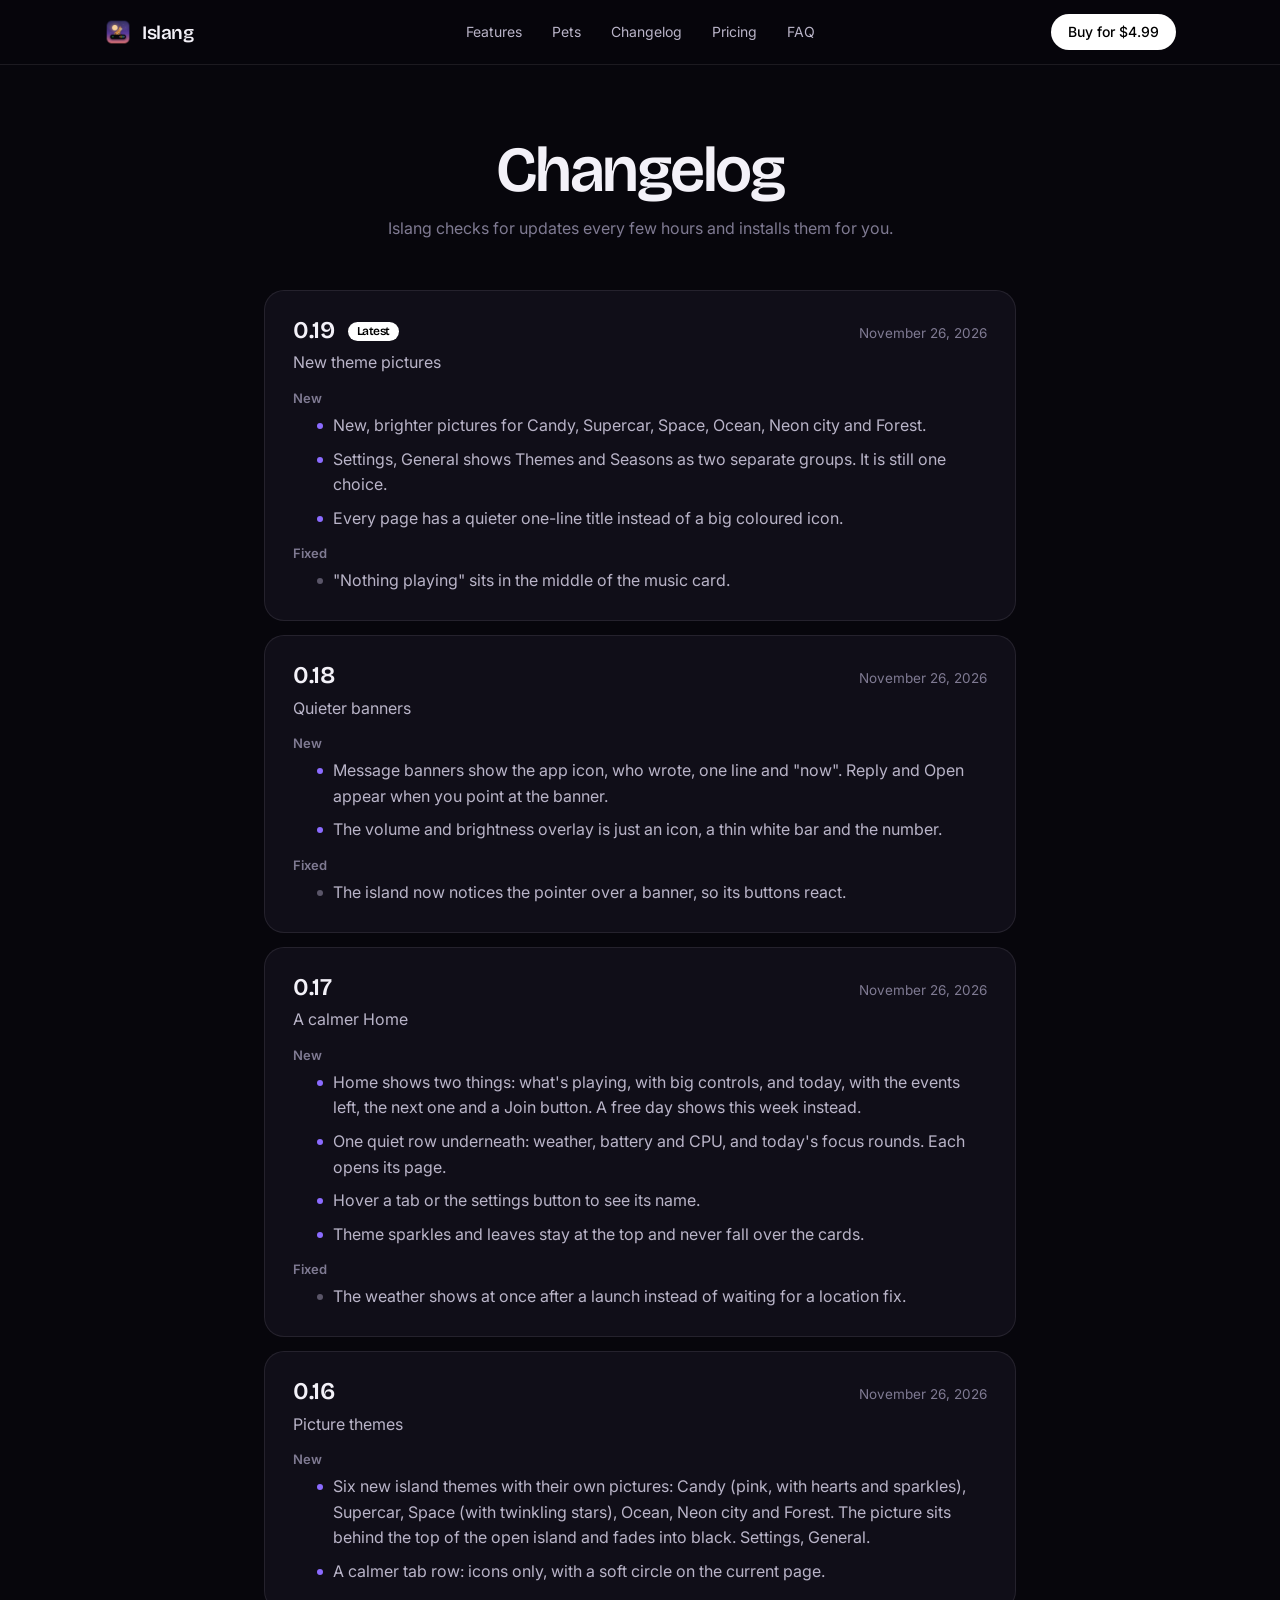
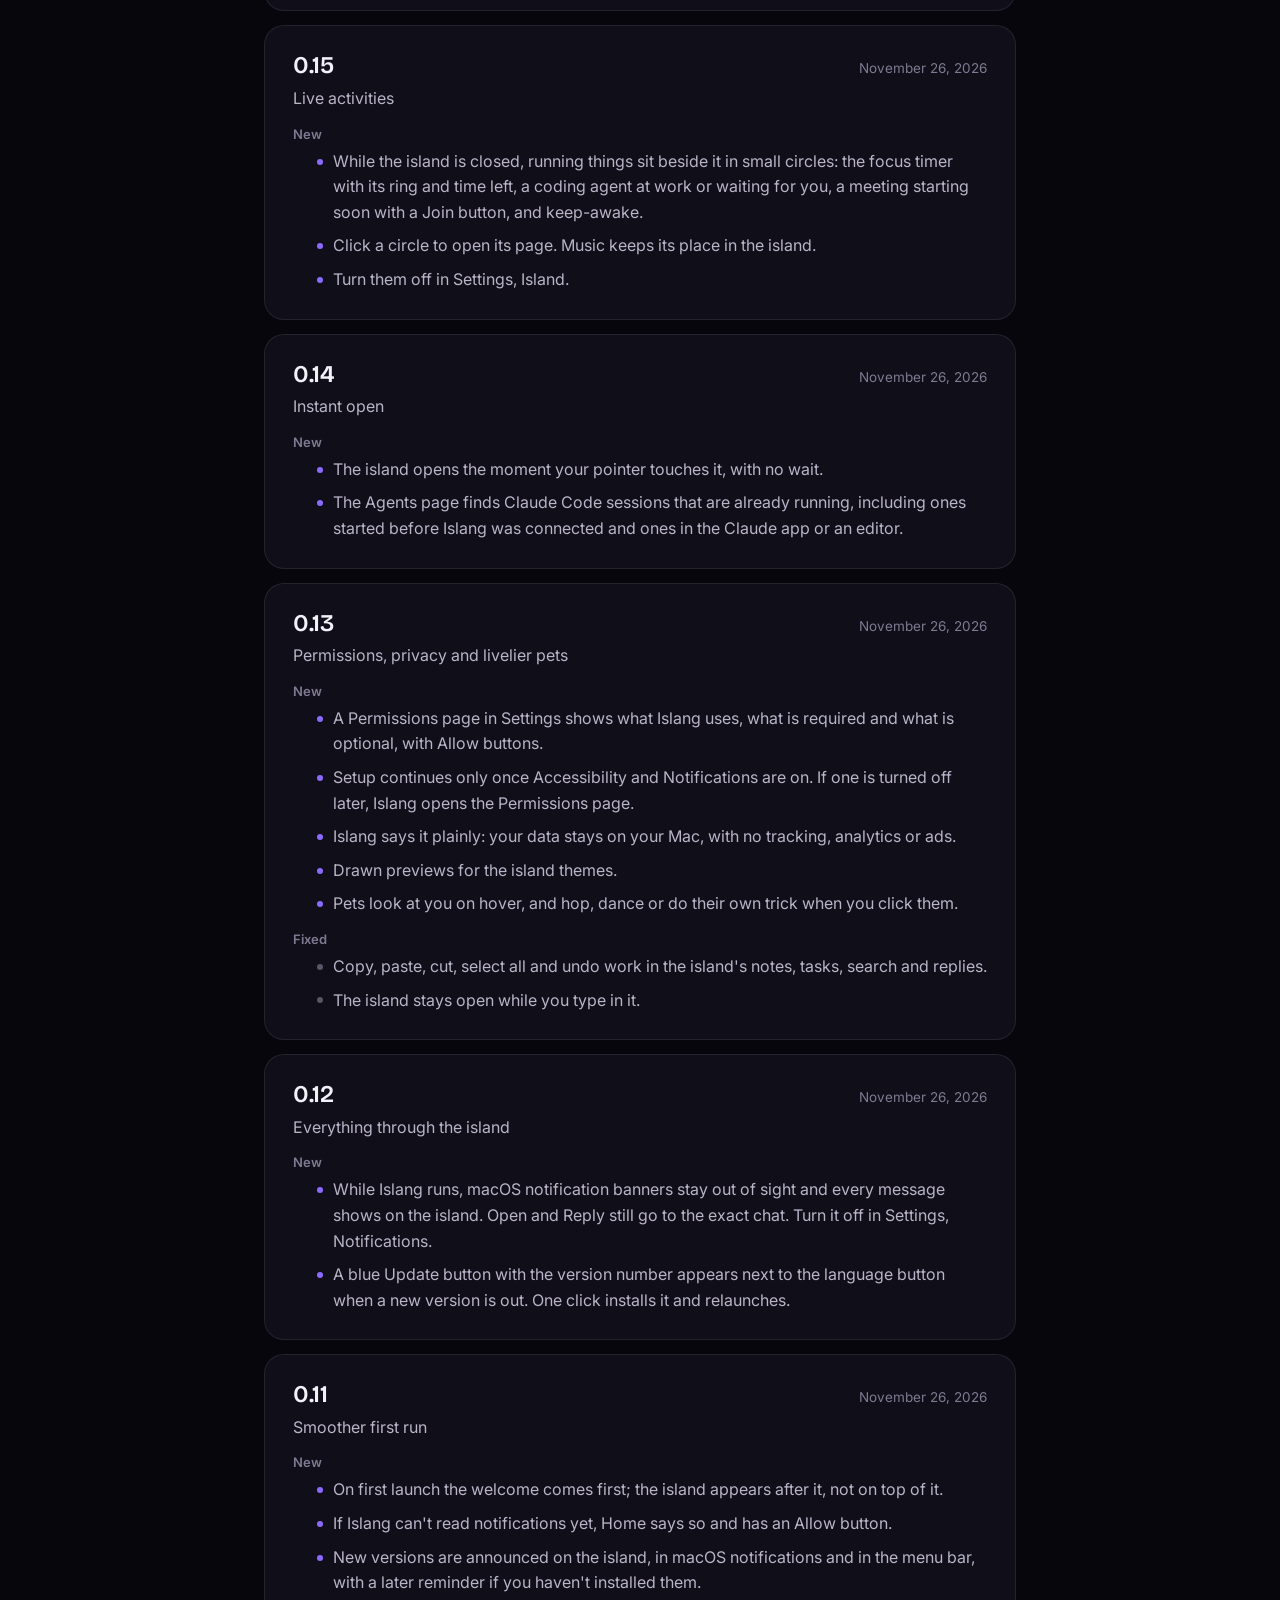
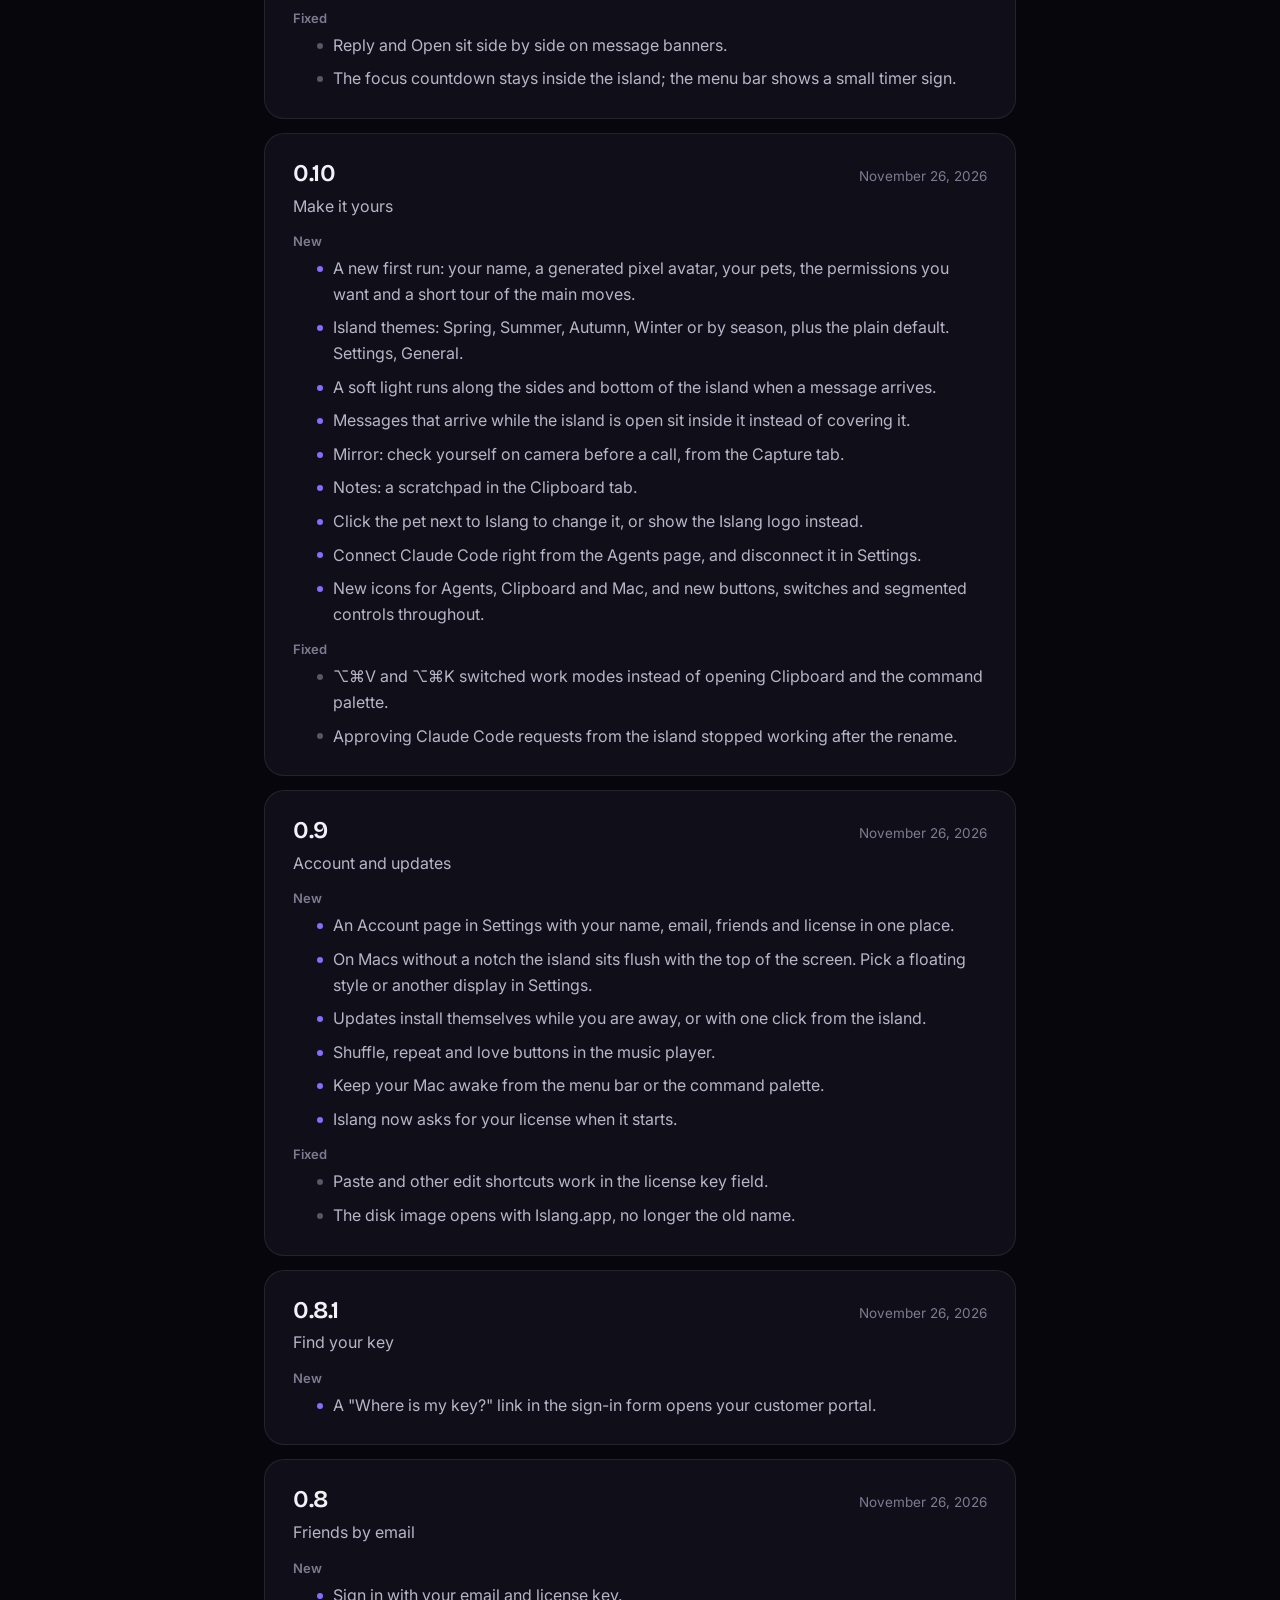
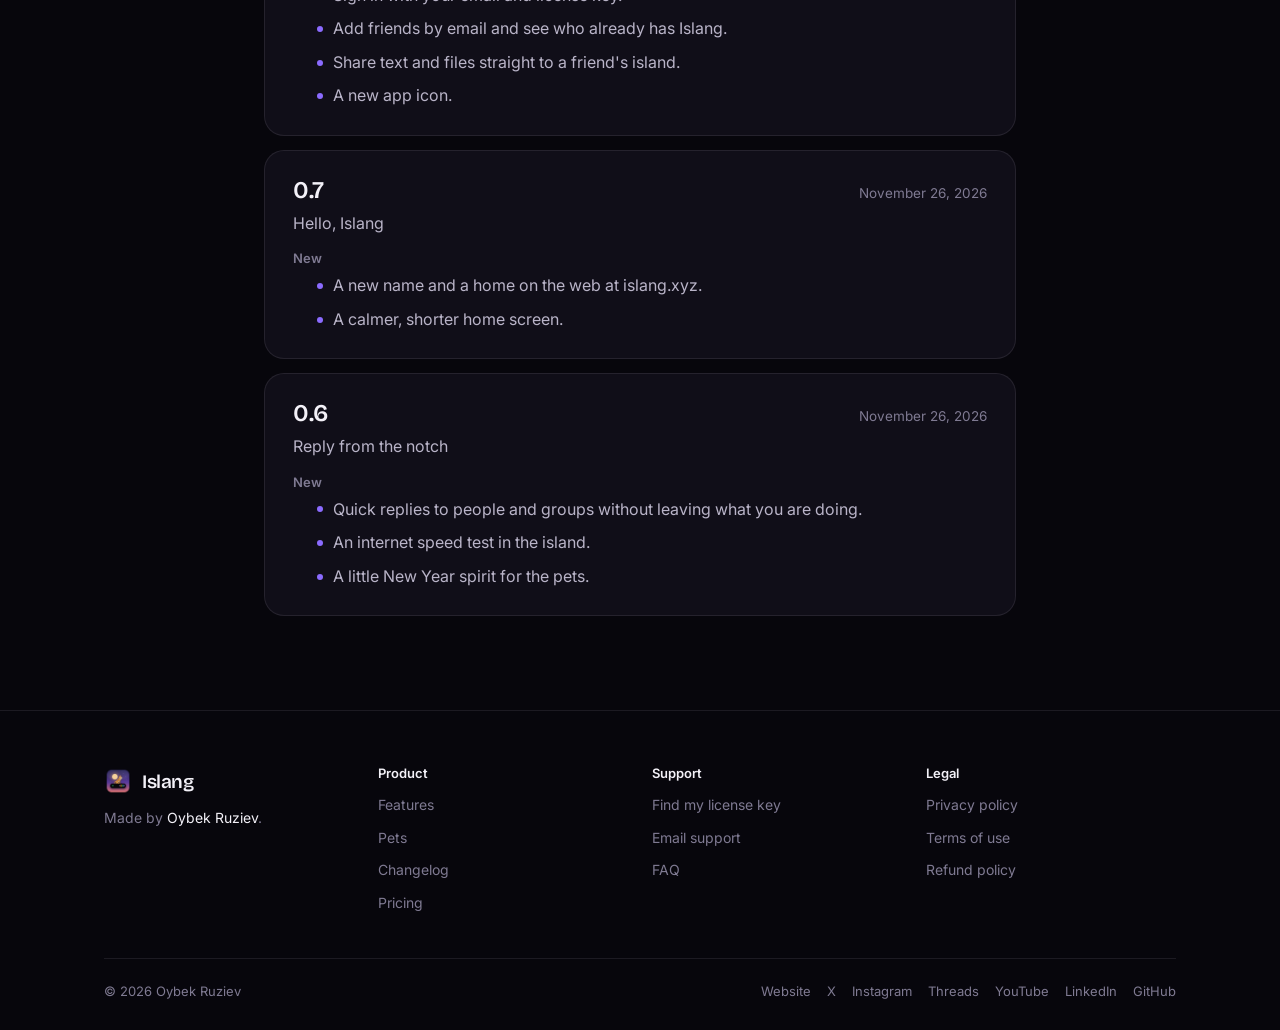
==== changelog/index.html @ cd7d7a5a "Cookie-free site stats for the admin panel Co-Authored-By: Claude Opus 5.5 <noreply@anthropic.com> C" ====
<!doctype html>
<html lang="en">
<head>
<meta charset="utf-8">
<meta name="viewport" content="width=device-width, initial-scale=1">
<title>Changelog — Islang</title>
<meta name="description" content="Every Islang release and what changed in it.">
<link rel="canonical" href="https://islang.xyz/changelog/">
<meta name="theme-color" content="#07060c">
<meta name="color-scheme" content="dark">
<link rel="icon" type="image/png" href="/icon.png">
<link rel="apple-touch-icon" href="/icon.png">
<meta property="og:type" content="website"><meta property="og:site_name" content="Islang">
<meta property="og:url" content="https://islang.xyz/changelog/"><meta property="og:title" content="Changelog — Islang">
<meta property="og:description" content="Every Islang release and what changed in it."><meta property="og:image" content="https://islang.xyz/img/og.jpg">
<meta name="twitter:card" content="summary_large_image"><meta name="twitter:image" content="https://islang.xyz/img/og.jpg">
<link rel="preconnect" href="https://fonts.googleapis.com">
<link rel="preconnect" href="https://fonts.gstatic.com" crossorigin>
<link href="https://fonts.googleapis.com/css2?family=Bricolage+Grotesque:opsz,wght@12..96,500;12..96,600&family=Inter:wght@400;500;600&display=swap" rel="stylesheet">
<link rel="stylesheet" href="/assets/site.css?v=1795695202">
</head>
<body>
<a class="skip" href="#main">Skip to content</a>
<header class="nav">
  <div class="wrap">
    <a class="brand" href="/"><img src="/icon.png" alt="" width="28" height="28">Islang</a>
    <nav class="links" aria-label="Main">
      <a href="/#features">Features</a>
      <a href="/#pets">Pets</a>
      <a href="/changelog/">Changelog</a>
      <a href="/#pricing">Pricing</a>
      <a href="/#faq">FAQ</a>
    </nav>
    <a class="btn primary sm" href="https://buy.polar.sh/polar_cl_jzejOnnoJKnUOzVvu8drq5IjTSCk9HWBKVAUm0XifPE">Buy for $4.99</a>
  </div>
</header>
<main id="main">
<article class="doc" style="max-width:800px"><h1>Changelog</h1><p class="meta">Islang checks for updates every few hours and installs them for you.</p><div class="log"><article class="ver" id="v0.19"><header><h3>0.19 <span class=tag>Latest</span></h3><time datetime="2026-11-26">November 26, 2026</time></header><p class="sum">New theme pictures</p><h4>New</h4><ul><li>New, brighter pictures for Candy, Supercar, Space, Ocean, Neon city and Forest.</li><li>Settings, General shows Themes and Seasons as two separate groups. It is still one choice.</li><li>Every page has a quieter one-line title instead of a big coloured icon.</li></ul><h4>Fixed</h4><ul><li class="fix">"Nothing playing" sits in the middle of the music card.</li></ul></article><article class="ver" id="v0.18"><header><h3>0.18</h3><time datetime="2026-11-26">November 26, 2026</time></header><p class="sum">Quieter banners</p><h4>New</h4><ul><li>Message banners show the app icon, who wrote, one line and "now". Reply and Open appear when you point at the banner.</li><li>The volume and brightness overlay is just an icon, a thin white bar and the number.</li></ul><h4>Fixed</h4><ul><li class="fix">The island now notices the pointer over a banner, so its buttons react.</li></ul></article><article class="ver" id="v0.17"><header><h3>0.17</h3><time datetime="2026-11-26">November 26, 2026</time></header><p class="sum">A calmer Home</p><h4>New</h4><ul><li>Home shows two things: what's playing, with big controls, and today, with the events left, the next one and a Join button. A free day shows this week instead.</li><li>One quiet row underneath: weather, battery and CPU, and today's focus rounds. Each opens its page.</li><li>Hover a tab or the settings button to see its name.</li><li>Theme sparkles and leaves stay at the top and never fall over the cards.</li></ul><h4>Fixed</h4><ul><li class="fix">The weather shows at once after a launch instead of waiting for a location fix.</li></ul></article><article class="ver" id="v0.16"><header><h3>0.16</h3><time datetime="2026-11-26">November 26, 2026</time></header><p class="sum">Picture themes</p><h4>New</h4><ul><li>Six new island themes with their own pictures: Candy (pink, with hearts and sparkles), Supercar, Space (with twinkling stars), Ocean, Neon city and Forest. The picture sits behind the top of the open island and fades into black. Settings, General.</li><li>A calmer tab row: icons only, with a soft circle on the current page.</li></ul></article><article class="ver" id="v0.15"><header><h3>0.15</h3><time datetime="2026-11-26">November 26, 2026</time></header><p class="sum">Live activities</p><h4>New</h4><ul><li>While the island is closed, running things sit beside it in small circles: the focus timer with its ring and time left, a coding agent at work or waiting for you, a meeting starting soon with a Join button, and keep-awake.</li><li>Click a circle to open its page. Music keeps its place in the island.</li><li>Turn them off in Settings, Island.</li></ul></article><article class="ver" id="v0.14"><header><h3>0.14</h3><time datetime="2026-11-26">November 26, 2026</time></header><p class="sum">Instant open</p><h4>New</h4><ul><li>The island opens the moment your pointer touches it, with no wait.</li><li>The Agents page finds Claude Code sessions that are already running, including ones started before Islang was connected and ones in the Claude app or an editor.</li></ul></article><article class="ver" id="v0.13"><header><h3>0.13</h3><time datetime="2026-11-26">November 26, 2026</time></header><p class="sum">Permissions, privacy and livelier pets</p><h4>New</h4><ul><li>A Permissions page in Settings shows what Islang uses, what is required and what is optional, with Allow buttons.</li><li>Setup continues only once Accessibility and Notifications are on. If one is turned off later, Islang opens the Permissions page.</li><li>Islang says it plainly: your data stays on your Mac, with no tracking, analytics or ads.</li><li>Drawn previews for the island themes.</li><li>Pets look at you on hover, and hop, dance or do their own trick when you click them.</li></ul><h4>Fixed</h4><ul><li class="fix">Copy, paste, cut, select all and undo work in the island's notes, tasks, search and replies.</li><li class="fix">The island stays open while you type in it.</li></ul></article><article class="ver" id="v0.12"><header><h3>0.12</h3><time datetime="2026-11-26">November 26, 2026</time></header><p class="sum">Everything through the island</p><h4>New</h4><ul><li>While Islang runs, macOS notification banners stay out of sight and every message shows on the island. Open and Reply still go to the exact chat. Turn it off in Settings, Notifications.</li><li>A blue Update button with the version number appears next to the language button when a new version is out. One click installs it and relaunches.</li></ul></article><article class="ver" id="v0.11"><header><h3>0.11</h3><time datetime="2026-11-26">November 26, 2026</time></header><p class="sum">Smoother first run</p><h4>New</h4><ul><li>On first launch the welcome comes first; the island appears after it, not on top of it.</li><li>If Islang can't read notifications yet, Home says so and has an Allow button.</li><li>New versions are announced on the island, in macOS notifications and in the menu bar, with a later reminder if you haven't installed them.</li></ul><h4>Fixed</h4><ul><li class="fix">Reply and Open sit side by side on message banners.</li><li class="fix">The focus countdown stays inside the island; the menu bar shows a small timer sign.</li></ul></article><article class="ver" id="v0.10"><header><h3>0.10</h3><time datetime="2026-11-26">November 26, 2026</time></header><p class="sum">Make it yours</p><h4>New</h4><ul><li>A new first run: your name, a generated pixel avatar, your pets, the permissions you want and a short tour of the main moves.</li><li>Island themes: Spring, Summer, Autumn, Winter or by season, plus the plain default. Settings, General.</li><li>A soft light runs along the sides and bottom of the island when a message arrives.</li><li>Messages that arrive while the island is open sit inside it instead of covering it.</li><li>Mirror: check yourself on camera before a call, from the Capture tab.</li><li>Notes: a scratchpad in the Clipboard tab.</li><li>Click the pet next to Islang to change it, or show the Islang logo instead.</li><li>Connect Claude Code right from the Agents page, and disconnect it in Settings.</li><li>New icons for Agents, Clipboard and Mac, and new buttons, switches and segmented controls throughout.</li></ul><h4>Fixed</h4><ul><li class="fix">⌥⌘V and ⌥⌘K switched work modes instead of opening Clipboard and the command palette.</li><li class="fix">Approving Claude Code requests from the island stopped working after the rename.</li></ul></article><article class="ver" id="v0.9"><header><h3>0.9</h3><time datetime="2026-11-26">November 26, 2026</time></header><p class="sum">Account and updates</p><h4>New</h4><ul><li>An Account page in Settings with your name, email, friends and license in one place.</li><li>On Macs without a notch the island sits flush with the top of the screen. Pick a floating style or another display in Settings.</li><li>Updates install themselves while you are away, or with one click from the island.</li><li>Shuffle, repeat and love buttons in the music player.</li><li>Keep your Mac awake from the menu bar or the command palette.</li><li>Islang now asks for your license when it starts.</li></ul><h4>Fixed</h4><ul><li class="fix">Paste and other edit shortcuts work in the license key field.</li><li class="fix">The disk image opens with Islang.app, no longer the old name.</li></ul></article><article class="ver" id="v0.8.1"><header><h3>0.8.1</h3><time datetime="2026-11-26">November 26, 2026</time></header><p class="sum">Find your key</p><h4>New</h4><ul><li>A "Where is my key?" link in the sign-in form opens your customer portal.</li></ul></article><article class="ver" id="v0.8"><header><h3>0.8</h3><time datetime="2026-11-26">November 26, 2026</time></header><p class="sum">Friends by email</p><h4>New</h4><ul><li>Sign in with your email and license key.</li><li>Add friends by email and see who already has Islang.</li><li>Share text and files straight to a friend's island.</li><li>A new app icon.</li></ul></article><article class="ver" id="v0.7"><header><h3>0.7</h3><time datetime="2026-11-26">November 26, 2026</time></header><p class="sum">Hello, Islang</p><h4>New</h4><ul><li>A new name and a home on the web at islang.xyz.</li><li>A calmer, shorter home screen.</li></ul></article><article class="ver" id="v0.6"><header><h3>0.6</h3><time datetime="2026-11-26">November 26, 2026</time></header><p class="sum">Reply from the notch</p><h4>New</h4><ul><li>Quick replies to people and groups without leaving what you are doing.</li><li>An internet speed test in the island.</li><li>A little New Year spirit for the pets.</li></ul></article></div></article>
</main>
<footer>
  <div class="wrap">
    <div><a class="brand" href="/"><img src="/icon.png" alt="" width="28" height="28">Islang</a><p class="muted" style="font-size:14px;margin-top:12px">Made by <a href="https://aidancreates.space" style="color:var(--text)">Oybek Ruziev</a>.</p></div>
    <div><h5>Product</h5><ul><li><a href="/#features">Features</a></li><li><a href="/#pets">Pets</a></li><li><a href="/changelog/">Changelog</a></li><li><a href="/#pricing">Pricing</a></li></ul></div>
    <div><h5>Support</h5><ul><li><a href="https://polar.sh/ruziev/portal">Find my license key</a></li><li><a href="mailto:r.oybek2001@gmail.com">Email support</a></li><li><a href="/#faq">FAQ</a></li></ul></div>
    <div><h5>Legal</h5><ul><li><a href="/privacy/">Privacy policy</a></li><li><a href="/terms/">Terms of use</a></li><li><a href="/refunds/">Refund policy</a></li></ul></div>
    <div class="base"><span>© 2026 Oybek Ruziev</span><span class="soc">
        <a href="https://aidancreates.space" aria-label="Website">Website</a>
        <a href="https://x.com/aidan_creates" aria-label="X">X</a>
        <a href="https://instagram.com/ruziev_oybek_" aria-label="Instagram">Instagram</a>
        <a href="https://threads.com/@ruziev_oybek_" aria-label="Threads">Threads</a>
        <a href="https://youtube.com/@aidancreatesspace" aria-label="YouTube">YouTube</a>
        <a href="https://linkedin.com/in/oybekruziev" aria-label="LinkedIn">LinkedIn</a>
        <a href="https://github.com/oybekruziev" aria-label="GitHub">GitHub</a>
      </span></div>
  </div>
</footer>
<script src="/assets/t.js" defer></script>
</body>
</html>
---- assets/site.css ----
/* Islang — site styles. Dark, symmetric, the notch is the hero. */
:root{
  --black:#000;            /* the notch itself */
  --night:#07060c;         /* page */
  --panel:#100e18;         /* raised surfaces, violet-tinted like dusk */
  --panel2:#17141f;
  --line:rgba(236,232,255,.09);
  --line2:rgba(236,232,255,.16);
  --text:#f3f1f8;
  --text2:#b9b4c8;
  --muted:#7f7a92;
  --violet:#8b6bff;
  --coral:#ff8d6e;
  --dusk:linear-gradient(120deg,#6a4cff 0%,#b05cd6 45%,#ff8d6e 100%);
  --r-s:12px; --r-m:20px; --r-l:28px;
  --display:"Bricolage Grotesque",ui-sans-serif,system-ui,sans-serif;
  --body:Inter,ui-sans-serif,-apple-system,system-ui,sans-serif;
}
*{box-sizing:border-box;margin:0;padding:0}
html{-webkit-text-size-adjust:100%}
body{background:var(--night);color:var(--text);font:16px/1.6 var(--body);-webkit-font-smoothing:antialiased;text-rendering:optimizeLegibility}
a{color:inherit;text-decoration:none}
img{display:block;max-width:100%;height:auto}
.px{image-rendering:pixelated}
:focus-visible{outline:2px solid var(--violet);outline-offset:3px;border-radius:8px}
.wrap{max-width:1120px;margin:0 auto;padding:0 24px}
.center{text-align:center}
.skip{position:absolute;left:-999px;top:8px;background:#fff;color:#000;padding:8px 12px;border-radius:8px;z-index:100}
.skip:focus{left:8px}

/* type */
h1,h2,h3,h4{font-family:var(--display);font-weight:600;letter-spacing:-.035em;line-height:1.02}
h1{font-size:clamp(44px,7.2vw,88px)}
h2{font-size:clamp(32px,4.4vw,52px)}
h3{font-size:22px;letter-spacing:-.02em;line-height:1.15}
.lead{font-size:18px;color:var(--text2);max-width:560px;margin:18px auto 0}
.muted{color:var(--muted)}

/* buttons */
.btn{display:inline-flex;align-items:center;justify-content:center;gap:8px;height:46px;padding:0 22px;border-radius:999px;font:500 15px/1 var(--body);border:1px solid transparent;transition:background .2s,border-color .2s,transform .12s;white-space:nowrap;cursor:pointer}
.btn:active{transform:scale(.97)}
.btn.primary{background:#fff;color:#000}
.btn.primary:hover{background:#e9e6f3}
.btn.ghost{background:rgba(255,255,255,.06);border-color:var(--line2);color:var(--text)}
.btn.ghost:hover{background:rgba(255,255,255,.11)}
.btn.sm{height:36px;padding:0 16px;font-size:14px}
.btn svg{width:16px;height:16px}
.row{display:flex;gap:10px;justify-content:center;flex-wrap:wrap}

/* nav */
.nav{position:sticky;top:0;z-index:50;background:rgba(7,6,12,.72);backdrop-filter:blur(12px);-webkit-backdrop-filter:blur(12px);border-bottom:1px solid var(--line)}
.nav .wrap{display:grid;grid-template-columns:1fr auto 1fr;align-items:center;height:64px}
.brand{display:flex;align-items:center;gap:10px;font:600 19px/1 var(--display);letter-spacing:-.02em}
.brand img{width:28px;height:28px}
.links{display:flex;gap:30px;font-size:14px;color:var(--text2)}
.links a:hover,.links a[aria-current]{color:var(--text)}
.nav .btn{justify-self:end}

/* sections */
section{padding:96px 0}
.head{max-width:640px;margin:0 auto 48px;text-align:center}
.head p{color:var(--text2);margin-top:14px;font-size:17px}

/* ---------- hero ---------- */
.hero{padding:64px 0 40px;text-align:center;position:relative;overflow:hidden}
.hero::before{content:"";position:absolute;inset:0;pointer-events:none;
  background-image:radial-gradient(circle,rgba(236,232,255,.13) 1px,transparent 1.3px);background-size:22px 22px;
  -webkit-mask:radial-gradient(70% 55% at 50% 30%,#000 30%,transparent 80%);mask:radial-gradient(70% 55% at 50% 30%,#000 30%,transparent 80%)}
.hero>.wrap{position:relative}
.news{display:inline-flex;align-items:center;gap:10px;padding:5px 14px 5px 5px;border-radius:999px;background:rgba(255,255,255,.05);border:1px solid var(--line2);font-size:13.5px;color:var(--text2);margin-bottom:26px;transition:background .2s}
.news:hover{background:rgba(255,255,255,.09);color:var(--text)}
.news span{background:var(--dusk);color:#fff;font-weight:600;font-size:12px;border-radius:999px;padding:3px 10px}
.hero h1 em{font-style:normal;background:linear-gradient(90deg,#b49bff 0%,#ff7eb3 45%,#ffb07a 100%);-webkit-background-clip:text;background-clip:text;color:transparent}
.btn .apl{width:14px;height:16px;margin-top:-2px}
.mac{position:relative;max-width:1080px;margin:60px auto 0;isolation:isolate}
.horizon{position:absolute;left:50%;top:58%;width:175%;aspect-ratio:2.3/1;transform:translateX(-50%);border-radius:50%;z-index:-1;pointer-events:none;background:var(--night)}
.horizon::before,.horizon::after{content:"";position:absolute;inset:0;border-radius:50%;padding:1.5px;
  background:linear-gradient(90deg,transparent 4%,#ff8d4a 22%,#ff6b9a 40%,#9b7bff 60%,#4fa8ff 78%,transparent 96%);
  -webkit-mask:linear-gradient(#000 0 0) content-box,linear-gradient(#000 0 0);-webkit-mask-composite:xor;mask-composite:exclude}
.horizon::after{padding:6px;filter:blur(18px);opacity:1}
.mac::after{content:"";position:absolute;left:-2%;right:-2%;bottom:-2px;height:22%;pointer-events:none;
  background:linear-gradient(180deg,transparent,rgba(7,6,12,.7) 55%,var(--night))}
.hero .row{margin-top:30px}
.hero .fine{margin-top:16px;font-size:13.5px;color:var(--muted)}

.stage{position:relative;margin:0 auto;max-width:1060px;aspect-ratio:16/9;border-radius:22px;overflow:hidden;
  background:#120c22 url(../img/dusk.jpg) center/cover;
  box-shadow:0 0 0 10px #0b0b0d,0 0 0 11px rgba(255,255,255,.16),0 40px 120px -30px rgba(0,0,0,.8)}
.stage::after{content:"";position:absolute;inset:0;background:linear-gradient(180deg,rgba(7,6,12,.25),rgba(7,6,12,.05) 40%,rgba(7,6,12,.4));pointer-events:none}
.menubar{position:absolute;top:0;left:0;right:0;height:30px;display:flex;justify-content:space-between;align-items:center;padding:0 18px;font-size:12px;color:rgba(255,255,255,.85);z-index:1}
.menubar span{display:flex;gap:16px}
/* the island, drawn after the real one */
.menubar{background:rgba(10,8,18,.45);backdrop-filter:blur(20px);-webkit-backdrop-filter:blur(20px);height:30px;font-size:12.5px;font-weight:500}
.menubar span{align-items:center}.menubar b{font-weight:700}
.nisl{position:absolute;top:0;left:50%;transform:translateX(-50%);z-index:3;background:#000;color:#fff;cursor:pointer;
  width:260px;height:30px;border-radius:0 0 12px 12px;
  transition:width .55s cubic-bezier(.32,1.25,.42,1),height .55s cubic-bezier(.32,1.25,.42,1),border-radius .45s}
.nisl[data-state="peek"]{width:420px;height:84px;border-radius:0 0 22px 22px}
.nisl[data-state="big"]{width:62%;height:auto;aspect-ratio:1536/1196;border-radius:0 0 32px 32px}
.nisl .bar{position:absolute;top:0;left:0;right:0;height:30px;display:flex;align-items:center;justify-content:space-between;padding:0 16px 0 18px;transition:opacity .2s}
.nisl[data-state="big"] .bar{opacity:0}
.wpet{height:22px;width:auto;margin-top:1px}
.rs{display:flex;align-items:center;justify-content:center;min-width:26px}
.rs .dot{width:7px;height:7px;border-radius:50%;background:#30d158;opacity:.85}
.rs .mbars,.rs .cnt{display:none}
.nisl[data-act="music"] .rs .dot,.nisl[data-act="agent"] .rs .dot{display:none}
.nisl[data-act="music"] .rs .mbars{display:flex}
.nisl[data-act="agent"] .rs .cnt{display:flex}
.cnt{align-items:center;gap:5px;font-weight:700;font-size:12.5px}.cnt i{width:7px;height:7px;border-radius:50%;background:#0a84ff}
.mbars{gap:2px;align-items:center;height:14px}
.mbars i{width:2.5px;border-radius:2px;background:#ff375f;animation:eq .9s ease-in-out infinite}
.mbars i:nth-child(2){animation-delay:.15s;background:#ff6b8a}.mbars i:nth-child(3){animation-delay:.3s}.mbars i:nth-child(4){animation-delay:.45s;background:#ff6b8a}.mbars i:nth-child(5){animation-delay:.6s}
.mbars.big{display:flex;height:22px;gap:3px;margin-left:auto}.mbars.big i{width:3px}
@keyframes eq{0%,100%{height:25%}50%{height:100%}}
.irow{position:absolute;left:0;right:0;top:30px;height:54px;display:flex;align-items:center;gap:11px;padding:0 18px 4px;margin:0;opacity:0;transform:scale(.96);filter:blur(6px);transition:opacity .2s,transform .3s,filter .3s;pointer-events:none}
.irow.on{opacity:1;transform:none;filter:none;transition-delay:.15s}
.appic{width:30px;height:30px;border-radius:8px;flex:none;display:grid;place-items:center}
.appic svg{width:18px;height:18px}
.appic.msg{background:linear-gradient(#5ee36f,#28c043)}
.appic.art{background:linear-gradient(135deg,#ffb07a,#7a4fd6);border-radius:7px}
.appic.ag{background:#bf5af2}
.tx{display:flex;flex-direction:column;line-height:1.25;min-width:0;text-align:left}
.tx b{font-size:13px;font-weight:600;white-space:nowrap}
.tx small{font-size:11.5px;color:#a19cae;white-space:nowrap}
.tx.wide{flex:1;gap:6px}
.lvl{height:6px;border-radius:6px;background:#2a2930;overflow:hidden}
.lvl b{display:block;height:100%;width:62%;background:#0a84ff;border-radius:6px;box-shadow:0 0 10px #0a84ff;transition:width .09s}
.spk{width:22px;height:22px;flex:none}
.num{font:600 14px/1 var(--body);color:#d8d4e2;font-variant-numeric:tabular-nums;width:26px;text-align:right}
.open{margin-left:auto;background:#2c2c30;color:#e6e3ee;font-size:12px;font-weight:600;border-radius:999px;padding:6px 13px}
.allow{margin-left:auto;background:#fff;color:#000;font-size:12px;font-weight:600;border-radius:8px;padding:6px 11px}
.deny{background:rgba(255,69,58,.16);color:#ff6961;border:1px solid rgba(255,69,58,.3);font-size:12px;font-weight:600;border-radius:8px;padding:5px 10px}
.nisl .full{position:absolute;inset:0;opacity:0;transition:opacity .3s;border-radius:inherit;overflow:hidden}
.nisl .full img{width:100%;height:100%;object-fit:cover;object-position:top}
.nisl[data-state="big"] .full{opacity:1;transition-delay:.2s}
/* the light that runs around the island when something arrives: sides and bottom only */
@property --g{syntax:"<angle>";inherits:true;initial-value:0deg}
.glow{position:absolute;inset:-2px;border-radius:inherit;pointer-events:none;opacity:0;
  -webkit-mask:linear-gradient(transparent 12%,#000 58%);mask:linear-gradient(transparent 12%,#000 58%)}
.glow::before,.glow::after{content:"";position:absolute;inset:0;border-radius:inherit;padding:2px;
  background:conic-gradient(from var(--g),#30d158,#ff5fa2,#7c5cff,#4fd1ff,#30d158);
  -webkit-mask:linear-gradient(#000 0 0) content-box,linear-gradient(#000 0 0);-webkit-mask-composite:xor;mask-composite:exclude}
.glow::after{filter:blur(9px);padding:5px;opacity:.9}
.nisl.glowing .glow{animation:glowrun 2.6s ease-out forwards}
@keyframes glowrun{0%{opacity:0;--g:0deg}12%{opacity:1}75%{opacity:1}100%{opacity:0;--g:420deg}}
/* pets on the screen edge */
.walker{position:absolute;bottom:0;height:17%;z-index:2}
.walker.a{left:0;animation:walk 26s linear infinite;will-change:transform}
.walker.b{right:9%}
@keyframes walk{from{transform:translateX(-140px)}to{transform:translateX(1120px)}}
/* demo switcher */
.demo{position:relative;z-index:2;display:inline-flex;gap:4px;margin:-6px auto 0;padding:5px;border-radius:999px;background:rgba(16,14,24,.8);backdrop-filter:blur(10px);border:1px solid var(--line2)}
.demo button{appearance:none;border:0;background:none;color:var(--text2);font:500 14px/1 var(--body);padding:10px 16px;border-radius:999px;cursor:pointer;display:inline-flex;gap:7px;align-items:center}
.demo button:hover{color:var(--text)}
.demo button[aria-pressed="true"]{background:#fff;color:#000}
.demo svg{width:15px;height:15px}
.hint{margin-top:12px;font-size:13px;color:var(--muted)}

/* ---------- bento (equal grid) ---------- */
.grid3{display:grid;grid-template-columns:repeat(3,1fr);gap:16px}
.card{background:var(--panel);border:1px solid var(--line);border-radius:var(--r-l);padding:28px;display:flex;flex-direction:column;align-items:center;text-align:center;gap:10px;min-height:360px}
.card p{color:var(--text2);font-size:15px;max-width:300px}
.card .viz{flex:1;width:100%;display:grid;place-items:center;margin-top:12px}
.mini{width:100%;max-width:290px;background:var(--black);border-radius:20px;padding:14px;display:flex;align-items:center;gap:10px;box-shadow:0 20px 50px -20px rgba(0,0,0,.8),inset 0 0 0 1px rgba(255,255,255,.06)}
.mini.col{flex-direction:column;align-items:stretch}
.cal{display:grid;grid-template-columns:repeat(7,1fr);gap:4px;font-size:11px;color:#a7a2b6;text-align:center}
.cal b{color:#fff;font-weight:500}
.cal .today{background:#ff5a5f;color:#fff;border-radius:50%}
.evt{display:flex;align-items:center;gap:8px;font-size:12.5px;text-align:left;padding:6px 8px;border-radius:10px;background:#16131e}
.evt i{width:3px;height:22px;border-radius:2px;background:var(--violet)}
.join{margin-left:auto;background:#30d158;color:#000;border-radius:999px;padding:4px 10px;font-weight:600;font-size:11.5px}
.clip{display:flex;align-items:center;gap:8px;font-size:12.5px;padding:7px 8px;border-radius:10px;background:#16131e;text-align:left}
.clip .ic{width:24px;height:24px;border-radius:7px;background:rgba(139,107,255,.25);display:grid;place-items:center;font-size:11px}
.hud{display:flex;align-items:center;gap:10px;width:100%}
.hud svg{width:18px;height:18px;flex:none}

/* wide showcase */
.frame{max-width:920px;margin:0 auto;border-radius:22px;padding:12px 12px 0;background:linear-gradient(180deg,#1a1724,#0d0b13);border:1px solid var(--line);overflow:hidden;
  box-shadow:0 50px 120px -50px rgba(139,107,255,.5)}
.frame img{border-radius:14px 14px 0 0;width:100%}

/* pets */
.pets{display:grid;grid-template-columns:repeat(6,1fr);gap:12px}
.pet{background:var(--panel);border:1px solid var(--line);border-radius:var(--r-m);padding:18px 8px 16px;text-align:center}
.pet img{width:100%;height:96px!important;object-fit:contain;object-position:center bottom;padding:0 6px}
.pet b{display:block;font:600 17px/1.2 var(--display);margin-top:4px}
.pet small{color:var(--muted);font-size:12.5px}

/* apps */
.apps{display:flex;flex-wrap:wrap;gap:10px;justify-content:center;max-width:760px;margin:0 auto}
.apps span{display:inline-flex;align-items:center;gap:9px;padding:10px 16px;border-radius:999px;background:var(--panel);border:1px solid var(--line);font-size:14.5px}
.apps i{width:9px;height:9px;border-radius:50%}

/* changelog */
.log{max-width:760px;margin:0 auto}
.ver{border:1px solid var(--line);background:var(--panel);border-radius:var(--r-m);padding:26px 28px;margin-bottom:14px;text-align:left}
.ver header{display:flex;align-items:baseline;justify-content:space-between;gap:16px;margin-bottom:6px}
.ver h3{font-size:24px}
.ver time{color:var(--muted);font-size:13.5px}
.ver p.sum{color:var(--text2);margin-bottom:12px}
.ver h4{font:600 13px/1 var(--body);letter-spacing:0;color:var(--muted);margin:16px 0 8px}
.ver ul{list-style:none;display:grid;gap:7px}
.ver li{position:relative;padding-left:20px;color:var(--text2);font-size:15px}
.ver li::before{content:"";position:absolute;left:4px;top:.62em;width:6px;height:6px;border-radius:50%;background:var(--violet)}
.ver li.fix::before{background:#5a5568}
.tag{display:inline-block;font-size:12px;font-weight:600;color:#000;background:#fff;border-radius:999px;padding:3px 9px;margin-left:8px;vertical-align:middle}

/* pricing */
.price{max-width:560px;margin:0 auto;text-align:center;background:var(--panel);border:1px solid var(--line2);border-radius:32px;padding:44px 40px;position:relative;overflow:hidden}
.price::before{content:"";position:absolute;left:50%;top:-180px;width:520px;height:300px;transform:translateX(-50%);background:var(--dusk);filter:blur(90px);opacity:.18;pointer-events:none}
.price>*{position:relative}
.amount{font:600 88px/1 var(--display);letter-spacing:-.05em;margin:12px 0 4px}
.price ul{list-style:none;display:grid;grid-template-columns:1fr 1fr;gap:10px 18px;text-align:left;margin:26px auto 30px;max-width:420px;font-size:14.5px;color:var(--text2)}
.price li{display:flex;gap:9px;align-items:flex-start}
.price li svg{width:16px;height:16px;flex:none;margin-top:3px;color:#7ee2a8}
.secure{margin-top:16px;font-size:13px;color:var(--muted)}

/* faq */
.faq{max-width:760px;margin:0 auto}
details{border-bottom:1px solid var(--line);padding:20px 4px}
summary{cursor:pointer;list-style:none;font-weight:500;font-size:16.5px;display:flex;justify-content:space-between;gap:16px;text-align:left}
summary::-webkit-details-marker{display:none}
summary::after{content:"";width:12px;height:12px;flex:none;margin-top:6px;border-right:2px solid var(--muted);border-bottom:2px solid var(--muted);transform:rotate(45deg);transition:transform .2s}
details[open] summary::after{transform:rotate(-135deg);margin-top:10px}
details p{color:var(--text2);margin-top:10px;font-size:15px;text-align:left}

/* final cta */
.final{position:relative;border-radius:36px;overflow:hidden;padding:120px 24px 150px;text-align:center;border:1px solid var(--line2);background:#0b0814}
.final>.bg{position:absolute;inset:0;width:100%;height:100%;object-fit:cover;opacity:.5;transform:scale(1.04)}
.final::after{content:"";position:absolute;inset:0;background:radial-gradient(70% 70% at 50% 45%,rgba(7,6,12,.15),rgba(7,6,12,.9) 80%);pointer-events:none}
.final>*:not(.bg){position:relative;z-index:1}
.fin-isl{position:absolute!important;top:0;left:50%;transform:translateX(-50%);display:flex;align-items:center;gap:12px;width:360px;max-width:86%;height:60px;padding:0 18px;background:#000;border-radius:0 0 22px 22px;box-shadow:0 20px 50px rgba(0,0,0,.5)}
.fin-isl img{height:26px}
.fin-icon{margin:0 auto 26px;width:96px;height:96px;filter:drop-shadow(0 18px 40px rgba(124,92,255,.55))}
.final h2{font-size:clamp(40px,6vw,72px)}
.final .lead{max-width:480px}
.fin-cta{display:flex;gap:12px;justify-content:center;align-items:center;margin:34px auto 0;max-width:520px}
.fin-cta .buywrap{flex:1.3}
.btn.big{height:54px;padding:0 24px;font-size:16px;flex:1}
.fin-fine{margin-top:16px;font-size:13.5px;color:var(--text2)}
.fin-pets{position:absolute!important;left:0;right:0;bottom:0;display:flex;justify-content:center;align-items:flex-end;gap:5%;pointer-events:none}
.fin-pets img{height:56px;width:auto;margin-bottom:6px}
.fin-pets img:last-child{height:84px}
@media (max-width:600px){.fin-cta{flex-direction:column;align-items:stretch}.fin-cta>*{flex:none!important}.final{padding:110px 20px 120px}.fin-pets img{height:34px}.fin-pets img:last-child{height:52px}}

/* legal pages */
.doc{max-width:720px;margin:0 auto;padding:72px 24px 40px}
.doc h1{font-size:clamp(40px,6vw,64px);text-align:center}
.doc .meta{text-align:center;color:var(--muted);margin:14px 0 48px}
.doc h2{font-size:24px;margin:40px 0 12px}
.doc p,.doc li{color:var(--text2);font-size:16px}
.doc p+p{margin-top:12px}
.doc ul{padding-left:20px;display:grid;gap:8px;margin-top:8px}
.doc a{text-decoration:underline;text-underline-offset:3px}

/* footer */
footer{border-top:1px solid var(--line);margin-top:40px}
footer .wrap{display:grid;grid-template-columns:repeat(4,1fr);gap:24px;padding:56px 24px 28px}
footer h5{font:600 13px/1 var(--body);color:var(--text);margin-bottom:14px}
footer ul{list-style:none;display:grid;gap:10px;font-size:14px;color:var(--muted)}
footer a:hover{color:var(--text)}
footer .base{grid-column:1/-1;display:flex;justify-content:space-between;flex-wrap:wrap;gap:12px;border-top:1px solid var(--line);padding-top:22px;margin-top:20px;font-size:13px;color:var(--muted)}

@media (max-width:920px){
  .links{display:none}
  .nav .wrap{grid-template-columns:1fr auto}
  .grid3{grid-template-columns:1fr 1fr}
  .pets{grid-template-columns:repeat(3,1fr)}
  .stage{aspect-ratio:4/3}
  .nisl[data-state="big"]{width:88%}
  footer .wrap{grid-template-columns:1fr 1fr}
}
@media (max-width:600px){
  .card{min-height:0}
  section{padding:72px 0}
  .grid3{grid-template-columns:1fr}
  .pets{grid-template-columns:repeat(2,1fr)}
  .stage{aspect-ratio:3/4}
  .nisl[data-state="peek"]{width:94%}
  .demo{flex-wrap:wrap;justify-content:center;border-radius:22px}
  .price ul{grid-template-columns:1fr}
  .price{padding:36px 22px}
  .menubar span:last-child{display:none}
}
@media (prefers-reduced-motion:reduce){*,*::before,*::after{animation:none!important;transition:none!important}}

footer .soc{display:flex;flex-wrap:wrap;gap:16px}
footer .soc a:hover{color:var(--text)}

/* pricing: the deal */
.deal{position:relative;max-width:920px;margin:40px auto 0;display:grid;grid-template-columns:5fr 7fr;border-radius:32px;background:var(--panel);border:1px solid var(--line2);box-shadow:0 60px 120px -60px rgba(139,107,255,.55)}
.deal-l{padding:44px 40px;text-align:center;border-right:1px solid var(--line);display:flex;flex-direction:column;align-items:center;position:relative;overflow:hidden;border-radius:32px 0 0 32px}
.deal-l::before{content:"";position:absolute;inset:-40% -30% auto;height:70%;background:var(--dusk);filter:blur(70px);opacity:.22;pointer-events:none}
.deal-l>*{position:relative}
.tag2{font-size:13px;font-weight:600;color:#000;background:#fff;border-radius:999px;padding:5px 12px}
.deal .amount{font-size:96px;margin:18px 0 0;white-space:nowrap}
.once{color:var(--text2);font-size:15px;margin-bottom:26px}
.buywrap{position:relative;width:100%;isolation:isolate}
.buy{width:100%;height:54px;font-size:16px;font-weight:600;position:relative}
.buywrap::before{content:"";position:absolute;inset:-1px;border-radius:999px;z-index:-1;background:conic-gradient(from var(--a,0deg),#ff8d6e,#ff5fa2,#7c5cff,#4fd1ff,#ff8d6e);filter:blur(12px);opacity:.85;transition:opacity .25s}
.buywrap:hover::before{opacity:1;animation:spin 3s linear infinite}
.buy:hover{transform:translateY(-1px)}
@property --a{syntax:"<angle>";inherits:false;initial-value:0deg}
@keyframes spin{to{--a:360deg}}
.trust{list-style:none;display:grid;gap:9px;margin-top:24px;text-align:left;font-size:13.5px;color:var(--text2)}
.trust li{display:flex;gap:9px;align-items:center}
.trust svg{width:16px;height:16px;flex:none;color:var(--muted)}
.deal-r{padding:44px 40px}
.deal-r h3{font-size:18px;margin-bottom:18px}
.got{list-style:none;display:grid;grid-template-columns:1fr 1fr;gap:12px 20px}
.got li{display:flex;align-items:center;gap:10px;font-size:14.5px;color:var(--text)}
.got i{width:8px;height:8px;border-radius:3px;flex:none}
.free{margin-top:26px;padding-top:18px;border-top:1px solid var(--line);color:var(--muted);font-size:13.5px}
.peek{position:absolute;top:-58px;height:62px;z-index:2;pointer-events:none}
.peek.a{left:48px}.peek.b{right:56px;height:52px;top:-48px}
@media (max-width:820px){
  .deal{grid-template-columns:1fr}
  .deal-l{border-right:0;border-bottom:1px solid var(--line);border-radius:32px 32px 0 0;padding:40px 24px}
  .deal-r{padding:32px 24px}
  .deal .amount{font-size:96px}
}
@media (max-width:420px){.got{grid-template-columns:1fr}}

.promise{display:inline-flex;align-items:center;gap:8px;margin-top:12px;font-size:13.5px;color:#7ee2a8;background:rgba(48,209,88,.08);border:1px solid rgba(48,209,88,.2);border-radius:999px;padding:6px 14px}
.promise svg{width:15px;height:15px}
.hero .fine{display:block}
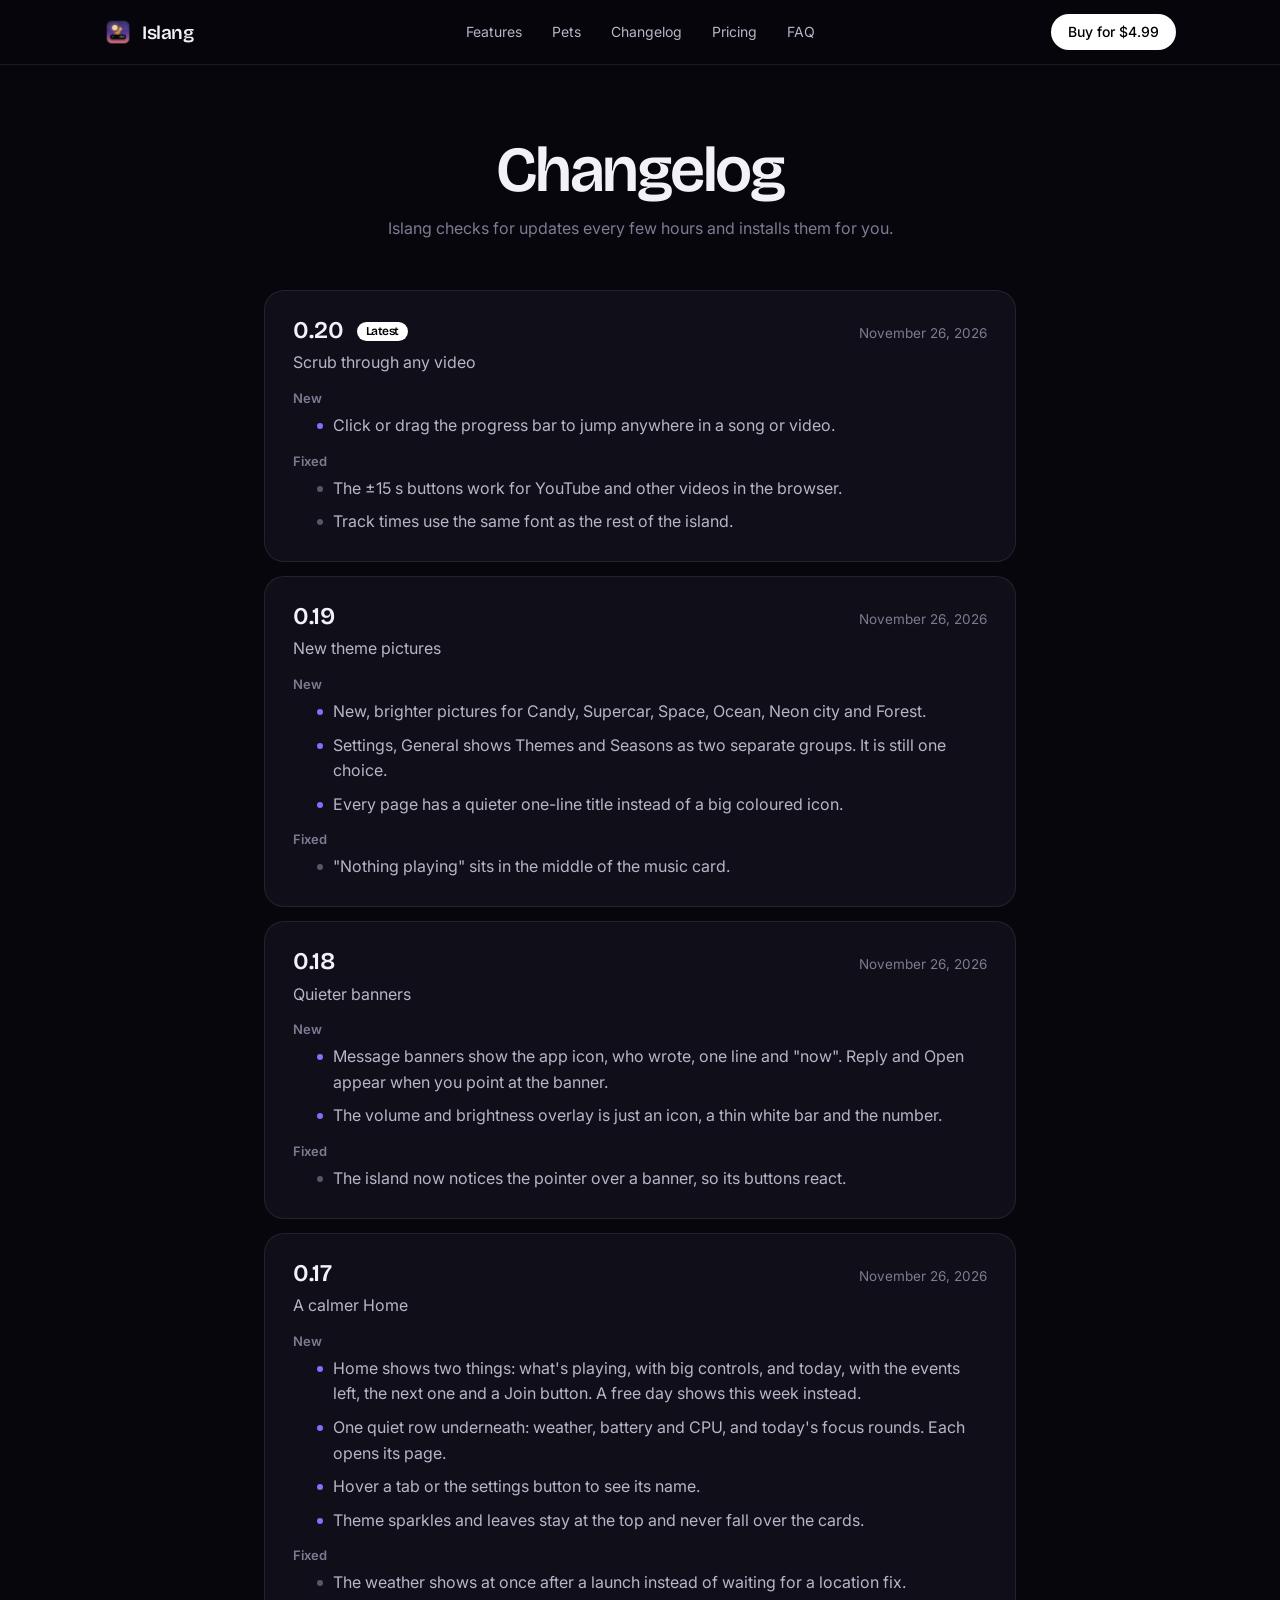
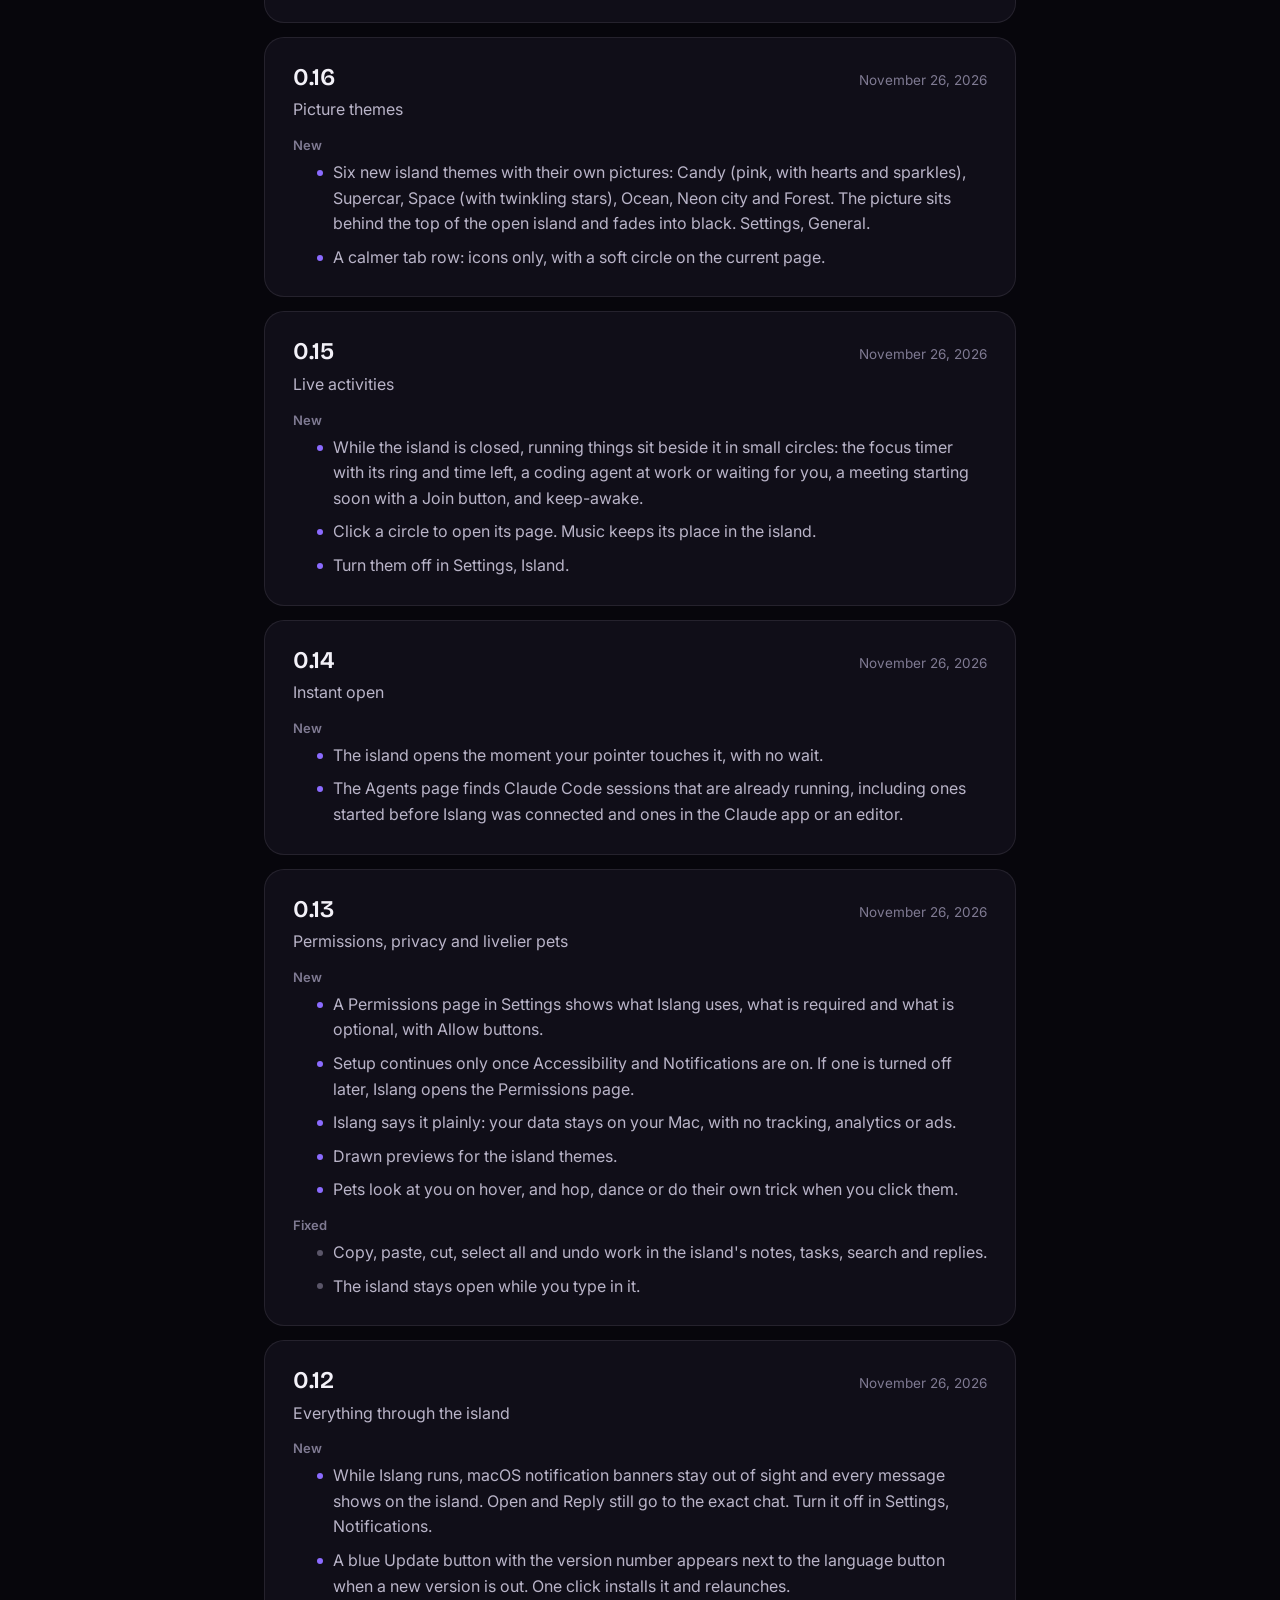
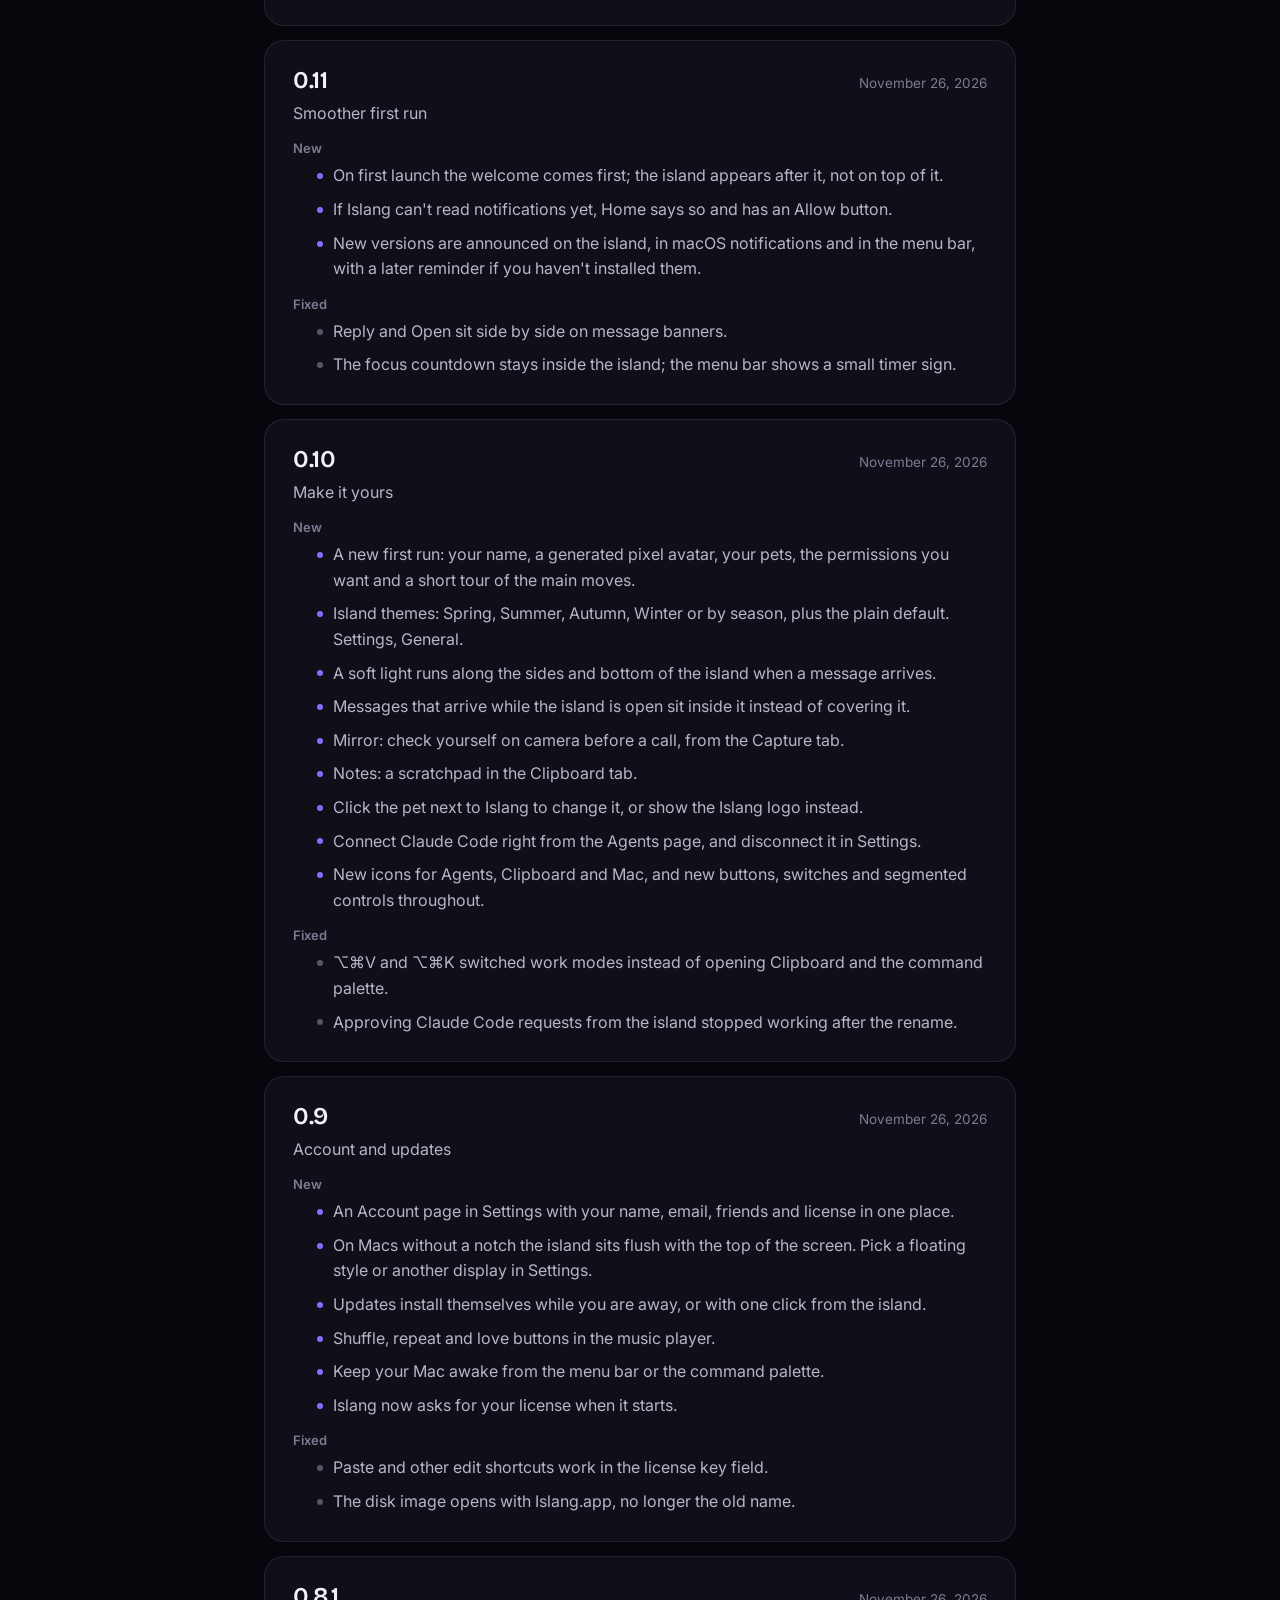
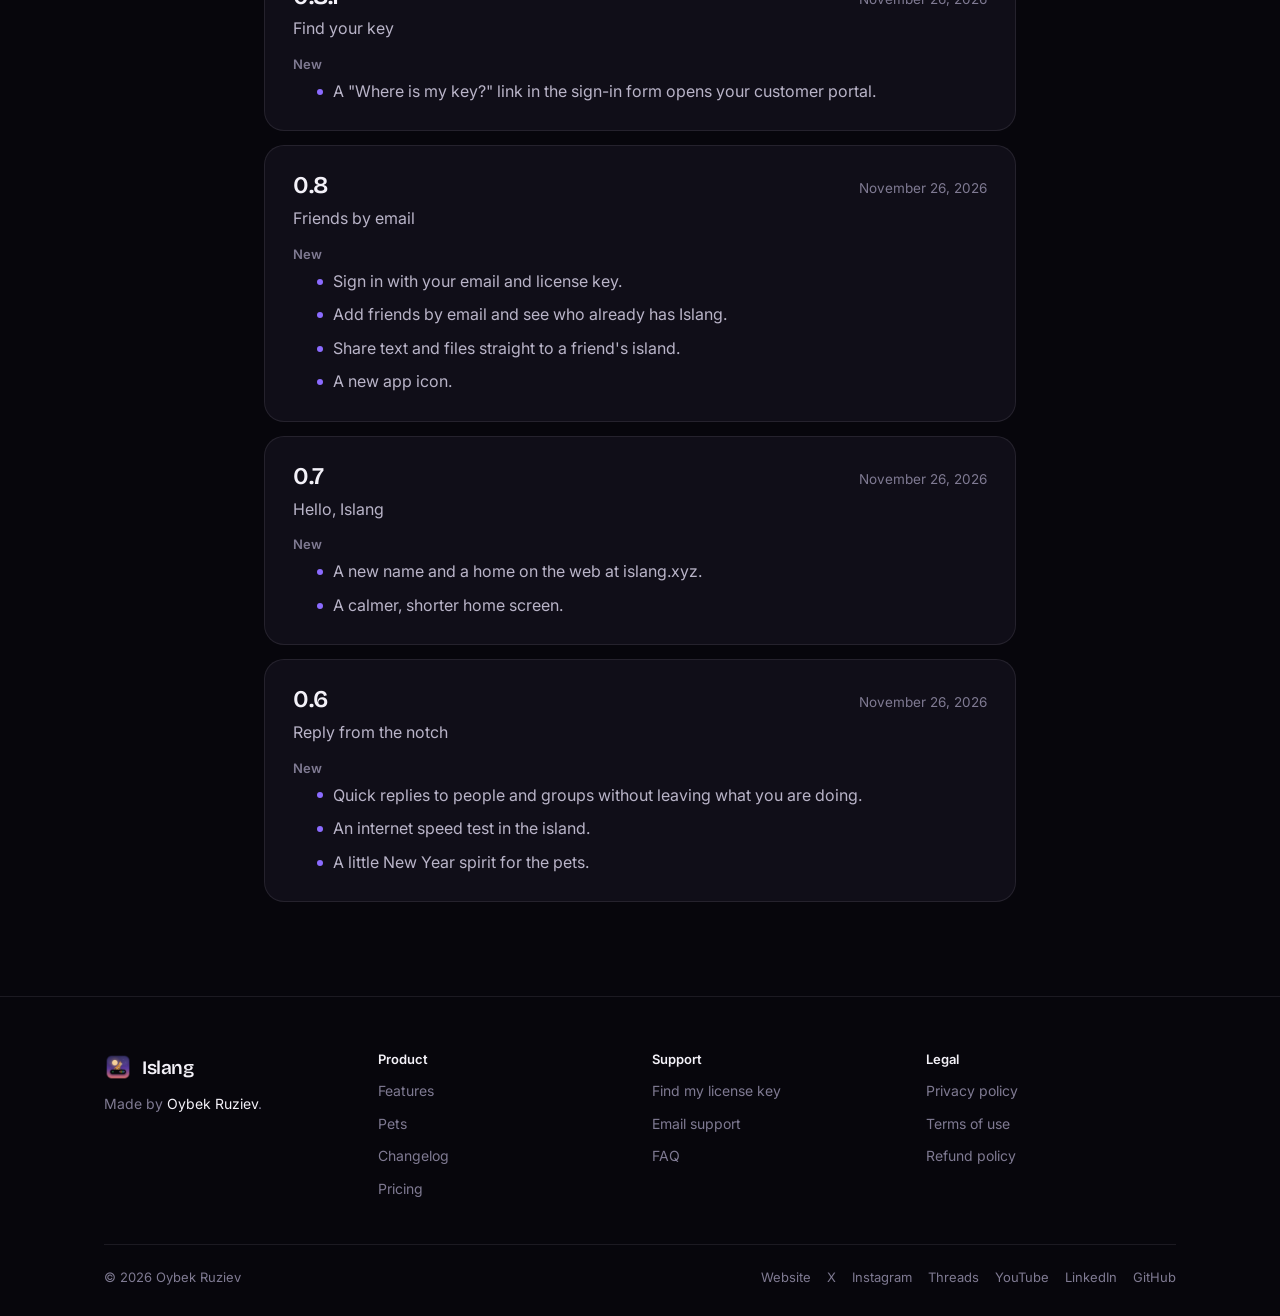
==== commit 6b6e39a1: "Islang 0.20 Co-Authored-By: Claude Opus 5.5 <noreply@anthropic.com> Claude-Session: https://claude.a" ====
--- a/changelog/index.html
+++ b/changelog/index.html
@@ -35,7 +35,7 @@
   </div>
 </header>
 <main id="main">
-<article class="doc" style="max-width:800px"><h1>Changelog</h1><p class="meta">Islang checks for updates every few hours and installs them for you.</p><div class="log"><article class="ver" id="v0.19"><header><h3>0.19 <span class=tag>Latest</span></h3><time datetime="2026-11-26">November 26, 2026</time></header><p class="sum">New theme pictures</p><h4>New</h4><ul><li>New, brighter pictures for Candy, Supercar, Space, Ocean, Neon city and Forest.</li><li>Settings, General shows Themes and Seasons as two separate groups. It is still one choice.</li><li>Every page has a quieter one-line title instead of a big coloured icon.</li></ul><h4>Fixed</h4><ul><li class="fix">"Nothing playing" sits in the middle of the music card.</li></ul></article><article class="ver" id="v0.18"><header><h3>0.18</h3><time datetime="2026-11-26">November 26, 2026</time></header><p class="sum">Quieter banners</p><h4>New</h4><ul><li>Message banners show the app icon, who wrote, one line and "now". Reply and Open appear when you point at the banner.</li><li>The volume and brightness overlay is just an icon, a thin white bar and the number.</li></ul><h4>Fixed</h4><ul><li class="fix">The island now notices the pointer over a banner, so its buttons react.</li></ul></article><article class="ver" id="v0.17"><header><h3>0.17</h3><time datetime="2026-11-26">November 26, 2026</time></header><p class="sum">A calmer Home</p><h4>New</h4><ul><li>Home shows two things: what's playing, with big controls, and today, with the events left, the next one and a Join button. A free day shows this week instead.</li><li>One quiet row underneath: weather, battery and CPU, and today's focus rounds. Each opens its page.</li><li>Hover a tab or the settings button to see its name.</li><li>Theme sparkles and leaves stay at the top and never fall over the cards.</li></ul><h4>Fixed</h4><ul><li class="fix">The weather shows at once after a launch instead of waiting for a location fix.</li></ul></article><article class="ver" id="v0.16"><header><h3>0.16</h3><time datetime="2026-11-26">November 26, 2026</time></header><p class="sum">Picture themes</p><h4>New</h4><ul><li>Six new island themes with their own pictures: Candy (pink, with hearts and sparkles), Supercar, Space (with twinkling stars), Ocean, Neon city and Forest. The picture sits behind the top of the open island and fades into black. Settings, General.</li><li>A calmer tab row: icons only, with a soft circle on the current page.</li></ul></article><article class="ver" id="v0.15"><header><h3>0.15</h3><time datetime="2026-11-26">November 26, 2026</time></header><p class="sum">Live activities</p><h4>New</h4><ul><li>While the island is closed, running things sit beside it in small circles: the focus timer with its ring and time left, a coding agent at work or waiting for you, a meeting starting soon with a Join button, and keep-awake.</li><li>Click a circle to open its page. Music keeps its place in the island.</li><li>Turn them off in Settings, Island.</li></ul></article><article class="ver" id="v0.14"><header><h3>0.14</h3><time datetime="2026-11-26">November 26, 2026</time></header><p class="sum">Instant open</p><h4>New</h4><ul><li>The island opens the moment your pointer touches it, with no wait.</li><li>The Agents page finds Claude Code sessions that are already running, including ones started before Islang was connected and ones in the Claude app or an editor.</li></ul></article><article class="ver" id="v0.13"><header><h3>0.13</h3><time datetime="2026-11-26">November 26, 2026</time></header><p class="sum">Permissions, privacy and livelier pets</p><h4>New</h4><ul><li>A Permissions page in Settings shows what Islang uses, what is required and what is optional, with Allow buttons.</li><li>Setup continues only once Accessibility and Notifications are on. If one is turned off later, Islang opens the Permissions page.</li><li>Islang says it plainly: your data stays on your Mac, with no tracking, analytics or ads.</li><li>Drawn previews for the island themes.</li><li>Pets look at you on hover, and hop, dance or do their own trick when you click them.</li></ul><h4>Fixed</h4><ul><li class="fix">Copy, paste, cut, select all and undo work in the island's notes, tasks, search and replies.</li><li class="fix">The island stays open while you type in it.</li></ul></article><article class="ver" id="v0.12"><header><h3>0.12</h3><time datetime="2026-11-26">November 26, 2026</time></header><p class="sum">Everything through the island</p><h4>New</h4><ul><li>While Islang runs, macOS notification banners stay out of sight and every message shows on the island. Open and Reply still go to the exact chat. Turn it off in Settings, Notifications.</li><li>A blue Update button with the version number appears next to the language button when a new version is out. One click installs it and relaunches.</li></ul></article><article class="ver" id="v0.11"><header><h3>0.11</h3><time datetime="2026-11-26">November 26, 2026</time></header><p class="sum">Smoother first run</p><h4>New</h4><ul><li>On first launch the welcome comes first; the island appears after it, not on top of it.</li><li>If Islang can't read notifications yet, Home says so and has an Allow button.</li><li>New versions are announced on the island, in macOS notifications and in the menu bar, with a later reminder if you haven't installed them.</li></ul><h4>Fixed</h4><ul><li class="fix">Reply and Open sit side by side on message banners.</li><li class="fix">The focus countdown stays inside the island; the menu bar shows a small timer sign.</li></ul></article><article class="ver" id="v0.10"><header><h3>0.10</h3><time datetime="2026-11-26">November 26, 2026</time></header><p class="sum">Make it yours</p><h4>New</h4><ul><li>A new first run: your name, a generated pixel avatar, your pets, the permissions you want and a short tour of the main moves.</li><li>Island themes: Spring, Summer, Autumn, Winter or by season, plus the plain default. Settings, General.</li><li>A soft light runs along the sides and bottom of the island when a message arrives.</li><li>Messages that arrive while the island is open sit inside it instead of covering it.</li><li>Mirror: check yourself on camera before a call, from the Capture tab.</li><li>Notes: a scratchpad in the Clipboard tab.</li><li>Click the pet next to Islang to change it, or show the Islang logo instead.</li><li>Connect Claude Code right from the Agents page, and disconnect it in Settings.</li><li>New icons for Agents, Clipboard and Mac, and new buttons, switches and segmented controls throughout.</li></ul><h4>Fixed</h4><ul><li class="fix">⌥⌘V and ⌥⌘K switched work modes instead of opening Clipboard and the command palette.</li><li class="fix">Approving Claude Code requests from the island stopped working after the rename.</li></ul></article><article class="ver" id="v0.9"><header><h3>0.9</h3><time datetime="2026-11-26">November 26, 2026</time></header><p class="sum">Account and updates</p><h4>New</h4><ul><li>An Account page in Settings with your name, email, friends and license in one place.</li><li>On Macs without a notch the island sits flush with the top of the screen. Pick a floating style or another display in Settings.</li><li>Updates install themselves while you are away, or with one click from the island.</li><li>Shuffle, repeat and love buttons in the music player.</li><li>Keep your Mac awake from the menu bar or the command palette.</li><li>Islang now asks for your license when it starts.</li></ul><h4>Fixed</h4><ul><li class="fix">Paste and other edit shortcuts work in the license key field.</li><li class="fix">The disk image opens with Islang.app, no longer the old name.</li></ul></article><article class="ver" id="v0.8.1"><header><h3>0.8.1</h3><time datetime="2026-11-26">November 26, 2026</time></header><p class="sum">Find your key</p><h4>New</h4><ul><li>A "Where is my key?" link in the sign-in form opens your customer portal.</li></ul></article><article class="ver" id="v0.8"><header><h3>0.8</h3><time datetime="2026-11-26">November 26, 2026</time></header><p class="sum">Friends by email</p><h4>New</h4><ul><li>Sign in with your email and license key.</li><li>Add friends by email and see who already has Islang.</li><li>Share text and files straight to a friend's island.</li><li>A new app icon.</li></ul></article><article class="ver" id="v0.7"><header><h3>0.7</h3><time datetime="2026-11-26">November 26, 2026</time></header><p class="sum">Hello, Islang</p><h4>New</h4><ul><li>A new name and a home on the web at islang.xyz.</li><li>A calmer, shorter home screen.</li></ul></article><article class="ver" id="v0.6"><header><h3>0.6</h3><time datetime="2026-11-26">November 26, 2026</time></header><p class="sum">Reply from the notch</p><h4>New</h4><ul><li>Quick replies to people and groups without leaving what you are doing.</li><li>An internet speed test in the island.</li><li>A little New Year spirit for the pets.</li></ul></article></div></article>
+<article class="doc" style="max-width:800px"><h1>Changelog</h1><p class="meta">Islang checks for updates every few hours and installs them for you.</p><div class="log"><article class="ver" id="v0.20"><header><h3>0.20 <span class=tag>Latest</span></h3><time datetime="2026-11-26">November 26, 2026</time></header><p class="sum">Scrub through any video</p><h4>New</h4><ul><li>Click or drag the progress bar to jump anywhere in a song or video.</li></ul><h4>Fixed</h4><ul><li class="fix">The ±15 s buttons work for YouTube and other videos in the browser.</li><li class="fix">Track times use the same font as the rest of the island.</li></ul></article><article class="ver" id="v0.19"><header><h3>0.19</h3><time datetime="2026-11-26">November 26, 2026</time></header><p class="sum">New theme pictures</p><h4>New</h4><ul><li>New, brighter pictures for Candy, Supercar, Space, Ocean, Neon city and Forest.</li><li>Settings, General shows Themes and Seasons as two separate groups. It is still one choice.</li><li>Every page has a quieter one-line title instead of a big coloured icon.</li></ul><h4>Fixed</h4><ul><li class="fix">"Nothing playing" sits in the middle of the music card.</li></ul></article><article class="ver" id="v0.18"><header><h3>0.18</h3><time datetime="2026-11-26">November 26, 2026</time></header><p class="sum">Quieter banners</p><h4>New</h4><ul><li>Message banners show the app icon, who wrote, one line and "now". Reply and Open appear when you point at the banner.</li><li>The volume and brightness overlay is just an icon, a thin white bar and the number.</li></ul><h4>Fixed</h4><ul><li class="fix">The island now notices the pointer over a banner, so its buttons react.</li></ul></article><article class="ver" id="v0.17"><header><h3>0.17</h3><time datetime="2026-11-26">November 26, 2026</time></header><p class="sum">A calmer Home</p><h4>New</h4><ul><li>Home shows two things: what's playing, with big controls, and today, with the events left, the next one and a Join button. A free day shows this week instead.</li><li>One quiet row underneath: weather, battery and CPU, and today's focus rounds. Each opens its page.</li><li>Hover a tab or the settings button to see its name.</li><li>Theme sparkles and leaves stay at the top and never fall over the cards.</li></ul><h4>Fixed</h4><ul><li class="fix">The weather shows at once after a launch instead of waiting for a location fix.</li></ul></article><article class="ver" id="v0.16"><header><h3>0.16</h3><time datetime="2026-11-26">November 26, 2026</time></header><p class="sum">Picture themes</p><h4>New</h4><ul><li>Six new island themes with their own pictures: Candy (pink, with hearts and sparkles), Supercar, Space (with twinkling stars), Ocean, Neon city and Forest. The picture sits behind the top of the open island and fades into black. Settings, General.</li><li>A calmer tab row: icons only, with a soft circle on the current page.</li></ul></article><article class="ver" id="v0.15"><header><h3>0.15</h3><time datetime="2026-11-26">November 26, 2026</time></header><p class="sum">Live activities</p><h4>New</h4><ul><li>While the island is closed, running things sit beside it in small circles: the focus timer with its ring and time left, a coding agent at work or waiting for you, a meeting starting soon with a Join button, and keep-awake.</li><li>Click a circle to open its page. Music keeps its place in the island.</li><li>Turn them off in Settings, Island.</li></ul></article><article class="ver" id="v0.14"><header><h3>0.14</h3><time datetime="2026-11-26">November 26, 2026</time></header><p class="sum">Instant open</p><h4>New</h4><ul><li>The island opens the moment your pointer touches it, with no wait.</li><li>The Agents page finds Claude Code sessions that are already running, including ones started before Islang was connected and ones in the Claude app or an editor.</li></ul></article><article class="ver" id="v0.13"><header><h3>0.13</h3><time datetime="2026-11-26">November 26, 2026</time></header><p class="sum">Permissions, privacy and livelier pets</p><h4>New</h4><ul><li>A Permissions page in Settings shows what Islang uses, what is required and what is optional, with Allow buttons.</li><li>Setup continues only once Accessibility and Notifications are on. If one is turned off later, Islang opens the Permissions page.</li><li>Islang says it plainly: your data stays on your Mac, with no tracking, analytics or ads.</li><li>Drawn previews for the island themes.</li><li>Pets look at you on hover, and hop, dance or do their own trick when you click them.</li></ul><h4>Fixed</h4><ul><li class="fix">Copy, paste, cut, select all and undo work in the island's notes, tasks, search and replies.</li><li class="fix">The island stays open while you type in it.</li></ul></article><article class="ver" id="v0.12"><header><h3>0.12</h3><time datetime="2026-11-26">November 26, 2026</time></header><p class="sum">Everything through the island</p><h4>New</h4><ul><li>While Islang runs, macOS notification banners stay out of sight and every message shows on the island. Open and Reply still go to the exact chat. Turn it off in Settings, Notifications.</li><li>A blue Update button with the version number appears next to the language button when a new version is out. One click installs it and relaunches.</li></ul></article><article class="ver" id="v0.11"><header><h3>0.11</h3><time datetime="2026-11-26">November 26, 2026</time></header><p class="sum">Smoother first run</p><h4>New</h4><ul><li>On first launch the welcome comes first; the island appears after it, not on top of it.</li><li>If Islang can't read notifications yet, Home says so and has an Allow button.</li><li>New versions are announced on the island, in macOS notifications and in the menu bar, with a later reminder if you haven't installed them.</li></ul><h4>Fixed</h4><ul><li class="fix">Reply and Open sit side by side on message banners.</li><li class="fix">The focus countdown stays inside the island; the menu bar shows a small timer sign.</li></ul></article><article class="ver" id="v0.10"><header><h3>0.10</h3><time datetime="2026-11-26">November 26, 2026</time></header><p class="sum">Make it yours</p><h4>New</h4><ul><li>A new first run: your name, a generated pixel avatar, your pets, the permissions you want and a short tour of the main moves.</li><li>Island themes: Spring, Summer, Autumn, Winter or by season, plus the plain default. Settings, General.</li><li>A soft light runs along the sides and bottom of the island when a message arrives.</li><li>Messages that arrive while the island is open sit inside it instead of covering it.</li><li>Mirror: check yourself on camera before a call, from the Capture tab.</li><li>Notes: a scratchpad in the Clipboard tab.</li><li>Click the pet next to Islang to change it, or show the Islang logo instead.</li><li>Connect Claude Code right from the Agents page, and disconnect it in Settings.</li><li>New icons for Agents, Clipboard and Mac, and new buttons, switches and segmented controls throughout.</li></ul><h4>Fixed</h4><ul><li class="fix">⌥⌘V and ⌥⌘K switched work modes instead of opening Clipboard and the command palette.</li><li class="fix">Approving Claude Code requests from the island stopped working after the rename.</li></ul></article><article class="ver" id="v0.9"><header><h3>0.9</h3><time datetime="2026-11-26">November 26, 2026</time></header><p class="sum">Account and updates</p><h4>New</h4><ul><li>An Account page in Settings with your name, email, friends and license in one place.</li><li>On Macs without a notch the island sits flush with the top of the screen. Pick a floating style or another display in Settings.</li><li>Updates install themselves while you are away, or with one click from the island.</li><li>Shuffle, repeat and love buttons in the music player.</li><li>Keep your Mac awake from the menu bar or the command palette.</li><li>Islang now asks for your license when it starts.</li></ul><h4>Fixed</h4><ul><li class="fix">Paste and other edit shortcuts work in the license key field.</li><li class="fix">The disk image opens with Islang.app, no longer the old name.</li></ul></article><article class="ver" id="v0.8.1"><header><h3>0.8.1</h3><time datetime="2026-11-26">November 26, 2026</time></header><p class="sum">Find your key</p><h4>New</h4><ul><li>A "Where is my key?" link in the sign-in form opens your customer portal.</li></ul></article><article class="ver" id="v0.8"><header><h3>0.8</h3><time datetime="2026-11-26">November 26, 2026</time></header><p class="sum">Friends by email</p><h4>New</h4><ul><li>Sign in with your email and license key.</li><li>Add friends by email and see who already has Islang.</li><li>Share text and files straight to a friend's island.</li><li>A new app icon.</li></ul></article><article class="ver" id="v0.7"><header><h3>0.7</h3><time datetime="2026-11-26">November 26, 2026</time></header><p class="sum">Hello, Islang</p><h4>New</h4><ul><li>A new name and a home on the web at islang.xyz.</li><li>A calmer, shorter home screen.</li></ul></article><article class="ver" id="v0.6"><header><h3>0.6</h3><time datetime="2026-11-26">November 26, 2026</time></header><p class="sum">Reply from the notch</p><h4>New</h4><ul><li>Quick replies to people and groups without leaving what you are doing.</li><li>An internet speed test in the island.</li><li>A little New Year spirit for the pets.</li></ul></article></div></article>
 </main>
 <footer>
   <div class="wrap">
--- a/assets/site.css
+++ b/assets/site.css
@@ -96,7 +96,7 @@
   width:260px;height:30px;border-radius:0 0 12px 12px;
   transition:width .55s cubic-bezier(.32,1.25,.42,1),height .55s cubic-bezier(.32,1.25,.42,1),border-radius .45s}
 .nisl[data-state="peek"]{width:420px;height:84px;border-radius:0 0 22px 22px}
-.nisl[data-state="big"]{width:62%;height:auto;aspect-ratio:1536/1196;border-radius:0 0 32px 32px}
+.nisl[data-state="big"]{width:62%;height:auto;aspect-ratio:680/306;border-radius:0 0 32px 32px}
 .nisl .bar{position:absolute;top:0;left:0;right:0;height:30px;display:flex;align-items:center;justify-content:space-between;padding:0 16px 0 18px;transition:opacity .2s}
 .nisl[data-state="big"] .bar{opacity:0}
 .wpet{height:22px;width:auto;margin-top:1px}
@@ -324,3 +324,188 @@
 .promise{display:inline-flex;align-items:center;gap:8px;margin-top:12px;font-size:13.5px;color:#7ee2a8;background:rgba(48,209,88,.08);border:1px solid rgba(48,209,88,.2);border-radius:999px;padding:6px 14px}
 .promise svg{width:15px;height:15px}
 .hero .fine{display:block}
+
+/* ---------- live feature cards (mirrors the real app) ---------- */
+.mini .t1{font-size:13.5px;font-weight:600;color:#fff;line-height:1.25;text-align:left}
+.mini .t2{font-size:12px;color:#8e8a9c;line-height:1.3;text-align:left}
+.fx-music{gap:12px}
+.fm-top{display:flex;align-items:center;gap:10px}
+.fm-art{width:42px;height:42px;border-radius:10px;flex:none;background:linear-gradient(135deg,#ffb07a,#d36aa8 50%,#7a4fd6);background-size:200% 200%;box-shadow:0 6px 18px -6px rgba(211,106,168,.6)}
+.fm-tx{flex:1;min-width:0}
+.eqs{display:flex;align-items:flex-end;gap:2px;height:16px}
+.eqs i{width:3px;height:30%;border-radius:2px;background:#ff8d6e}
+.fm-prog{display:flex;align-items:center;gap:8px;font-size:10.5px;color:#8e8a9c;font-variant-numeric:tabular-nums}
+.fm-bar{flex:1;height:4px;border-radius:4px;background:rgba(255,255,255,.14);overflow:hidden}
+.fm-bar b{display:block;height:100%;width:35%;background:#fff;border-radius:4px;transition:width 1s linear}
+.fm-ctl{display:flex;align-items:center;justify-content:space-between;padding:0 6px;color:#fff}
+.fm-ctl svg{width:17px;height:17px}
+.fm-ctl .sm{width:15px;height:15px;color:#8e8a9c}
+.fm-play{width:34px;height:34px;border-radius:50%;background:#fff;color:#000;display:grid;place-items:center}
+.fm-play svg{width:15px;height:15px}
+.fm-heart{transition:color .2s,fill .2s}
+.fx-music.loved .fm-heart{color:#ff375f;fill:#ff375f;animation:pop .45s ease}
+@keyframes pop{40%{transform:scale(1.45)}}
+
+.fx-cal{gap:10px}
+.fx-cal .cal b{padding:3px 0;transition:background .3s}
+.fx-cal .evt{transition:background .3s,opacity .3s}
+.fx-cal .evt.dim{opacity:.55}
+.fx-cal .evt .t2{font-variant-numeric:tabular-nums}
+.fx-cal .join{transition:transform .2s,box-shadow .3s}
+.fx-cal.soon .join{animation:ping 1.4s ease-out infinite}
+.fx-cal.now .evt:not(.dim){background:rgba(48,209,88,.12)}
+@keyframes ping{0%{box-shadow:0 0 0 0 rgba(48,209,88,.55)}100%{box-shadow:0 0 0 10px rgba(48,209,88,0)}}
+
+.fx-focus{gap:12px}
+.ff-ring{--p:0;width:44px;height:44px;flex:none;border-radius:50%;display:grid;place-items:center;position:relative;
+  background:conic-gradient(#ff9f0a calc(var(--p)*1turn),rgba(255,255,255,.12) 0)}
+.ff-ring::before{content:"";position:absolute;inset:4px;border-radius:50%;background:#000}
+.ff-ring svg{width:20px;height:20px;position:relative}
+.ff-tx{flex:1;min-width:0}
+.ff-dots{display:flex;gap:4px;margin-top:5px}
+.ff-dots i{width:6px;height:6px;border-radius:50%;background:rgba(255,255,255,.18)}
+.ff-dots .on{background:#ff9f0a}
+.ff-dots .cur{background:#ff9f0a;animation:breathe 2s ease-in-out infinite}
+@keyframes breathe{50%{opacity:.35}}
+.ff-r{display:flex;flex-direction:column;align-items:flex-end;gap:4px}
+.fx-focus .timer{font:600 22px/1 var(--body);color:#ff9f0a;font-variant-numeric:tabular-nums;letter-spacing:-.01em}
+.awake{display:flex;align-items:center;gap:3px;font-size:10.5px;color:#8e8a9c}
+.awake svg{width:12px;height:12px}
+
+.fx-clip{gap:6px;overflow:hidden}
+.fx-clip .clip{transition:transform .45s cubic-bezier(.2,.8,.2,1),opacity .45s}
+.fx-clip .ct{flex:1;min-width:0;white-space:nowrap;overflow:hidden;text-overflow:ellipsis}
+.fx-clip .open{font-size:11px;font-weight:600;background:#fff;color:#000;border-radius:999px;padding:3px 9px}
+.fx-clip .clip.in{animation:clipin .5s cubic-bezier(.2,.8,.2,1)}
+.fx-clip .clip.in .ic{animation:flash 1.2s ease}
+@keyframes clipin{from{opacity:0;transform:translateY(-14px) scale(.96)}}
+@keyframes flash{0%{background:#8b6bff}100%{background:rgba(139,107,255,.25)}}
+
+.fx-pets{position:relative;width:100%;height:150px;overflow:hidden}
+.fx-pets .edge{position:absolute;left:0;right:0;bottom:0;height:1px;background:linear-gradient(90deg,transparent,rgba(236,232,255,.22),transparent)}
+.fx-pets img{position:absolute;bottom:-2px;width:150px;height:auto}
+.fx-pets .pw.fox{left:-150px}
+.fx-pets .pw.dog{left:100%;transform:scaleX(-1)}
+.sleeper{position:absolute;left:2%;bottom:0;width:130px;height:110px}
+.sleeper img{width:130px;left:0}
+.zz{position:absolute;left:82px;top:12px;font:700 12px/1 var(--body);color:#b9b4c8}
+.zz i{position:absolute;font-style:normal;opacity:0}
+.cheer{position:absolute;right:4%;bottom:0;width:120px;height:100px}
+.cheer img{width:120px;left:0}
+.conf{position:absolute;left:84px;top:30px}
+.conf i{position:absolute;width:5px;height:5px;border-radius:1px;opacity:0}
+.conf i:nth-child(1){background:#ff375f}.conf i:nth-child(2){background:#ffd60a}.conf i:nth-child(3){background:#30d158}
+.conf i:nth-child(4){background:#64d2ff}.conf i:nth-child(5){background:#bf5af2}.conf i:nth-child(6){background:#ff9f0a}
+
+.fx-hud{gap:12px}
+.fa{display:flex;align-items:center;gap:9px}
+.bats{display:flex;justify-content:space-between;padding:2px 2px 0}
+.fa .pods{width:22px;height:22px;flex:none}
+.fa-n{flex:1;min-width:90px}
+.bat{display:flex;align-items:center;gap:6px;font-size:11px;color:#b9b4c8;font-variant-numeric:tabular-nums}
+.bat b{display:block;width:24px;height:11px;border-radius:3px;border:1.5px solid rgba(255,255,255,.4);position:relative}
+.bat b::after{content:"";position:absolute;left:1.5px;top:1.5px;bottom:1.5px;width:calc((100% - 3px)*var(--v));background:#30d158;border-radius:1px;transition:width 1.2s cubic-bezier(.2,.8,.2,1)}
+.fx-hud .hud{gap:10px}
+.fx-hud .lvl{flex:1;height:5px;border-radius:5px;background:rgba(255,255,255,.16);overflow:hidden}
+.fx-hud .lvl b{display:block;height:100%;width:62%;background:#fff;border-radius:5px;transition:width .5s cubic-bezier(.2,.8,.2,1)}
+.fx-hud .num{width:24px;text-align:right;font-size:11.5px;color:#b9b4c8;font-variant-numeric:tabular-nums}
+
+@media (prefers-reduced-motion:no-preference){
+  .fx-on .fm-art{animation:artshift 8s ease-in-out infinite}
+  .fx-on .eqs i{animation:eq .9s ease-in-out infinite}
+  .fx-on .eqs i:nth-child(2){animation-delay:-.3s}.fx-on .eqs i:nth-child(3){animation-delay:-.6s}.fx-on .eqs i:nth-child(4){animation-delay:-.15s}
+  .fx-on .pw.fox{animation:walkR 9s linear infinite}
+  .fx-on .pw.dog{animation:walkL 12s linear infinite 3s}
+  .fx-on .pw{animation-timing-function:linear}
+  .fx-on .zz i{animation:zz 3s ease-out infinite}
+  .fx-on .zz i:nth-child(2){animation-delay:1s}.fx-on .zz i:nth-child(3){animation-delay:2s}
+  .fx-on .sleeper img{animation:snore 3s ease-in-out infinite;transform-origin:bottom}
+  .fx-pets.party .cheer img{animation:hop .5s ease-out 3}
+  .fx-pets.party .conf i{animation:conf 1.4s ease-out forwards}
+  .fx-on .bat b::after{animation:fill 1.4s cubic-bezier(.2,.8,.2,1)}
+}
+@keyframes artshift{0%,100%{background-position:0 0}50%{background-position:100% 100%}}
+@keyframes walkR{0%{left:-150px}100%{left:100%}}
+@keyframes walkL{0%{left:100%}100%{left:-150px}}
+@keyframes zz{0%{opacity:0;transform:translate(0,0) scale(.7)}30%{opacity:1}100%{opacity:0;transform:translate(14px,-26px) scale(1.2)}}
+@keyframes snore{50%{transform:scaleY(.97)}}
+@keyframes hop{40%{transform:translateY(-16px)}}
+@keyframes fill{from{width:0}}
+.conf i:nth-child(1){--x:-28px;--y:-40px}.conf i:nth-child(2){--x:-12px;--y:-52px}.conf i:nth-child(3){--x:6px;--y:-46px}
+.conf i:nth-child(4){--x:22px;--y:-38px}.conf i:nth-child(5){--x:-20px;--y:-24px}.conf i:nth-child(6){--x:28px;--y:-22px}
+@keyframes conf{0%{opacity:1;transform:translate(0,0) rotate(0)}100%{opacity:0;transform:translate(var(--x),calc(var(--y) + 30px)) rotate(220deg)}}
+.fx-pets .pw{z-index:1}.sleeper,.cheer{z-index:2}.sleeper img{filter:brightness(.8)}
+
+/* ---------- the whole island (HTML replica of the real Home page) ---------- */
+.ix{max-width:940px;margin:0 auto;position:relative;overflow:hidden;border-radius:24px 24px 0 0;
+  box-shadow:0 50px 120px -50px rgba(139,107,255,.45),inset 0 0 0 1px var(--line)}
+.ix-stage{position:absolute;left:0;top:0;width:900px;height:380px;transform-origin:0 0;
+  background:linear-gradient(180deg,rgba(7,6,12,.15),rgba(7,6,12,.7)),url(/img/dusk.jpg) center 30%/cover}
+.ix-menubar{height:24px;display:flex;justify-content:space-between;align-items:center;padding:0 14px;font-size:11px;color:rgba(255,255,255,.85);
+  background:rgba(10,8,16,.35);backdrop-filter:blur(12px);-webkit-backdrop-filter:blur(12px)}
+.ix-menubar span{display:flex;align-items:center;gap:12px}.ix-menubar b{font-weight:700}
+.ix-isl{position:absolute;top:0;left:110px;width:680px;background:#000;border-radius:0 0 34px 34px;overflow:hidden;color:#fff;
+  padding:0 18px 18px;box-shadow:0 30px 60px -20px rgba(0,0,0,.8)}
+.ix-bg{position:absolute;left:0;top:0;width:100%;height:250px;pointer-events:none}
+.ix-bg img{width:100%;height:100%;object-fit:cover;opacity:.8;transition:opacity .5s;
+  -webkit-mask:linear-gradient(#fff 0,rgba(255,255,255,.85) 35%,transparent 100%);mask:linear-gradient(#fff 0,rgba(255,255,255,.85) 35%,transparent 100%)}
+.ix-bg::after{content:"";position:absolute;inset:0;background:linear-gradient(rgba(0,0,0,.5),rgba(0,0,0,.12) 50%,transparent)}
+.ix-bg i{position:absolute;inset:0;transition:opacity .5s}
+.ix-bg .g1{background:radial-gradient(320px 250px at 25% 0,var(--g1,transparent),transparent);opacity:.22}
+.ix-bg .g2{background:radial-gradient(300px 250px at 80% 0,var(--g2,transparent),transparent);opacity:.16}
+.ix-head,.ix-nav,.ix-cards,.ix-glance{position:relative}
+.ix-head{height:38px;display:flex;align-items:center;justify-content:space-between;padding:0 4px}
+.ix-brand{display:flex;align-items:center;gap:7px;font-size:13.5px;font-weight:600}
+.ix-brand img{width:22px;height:auto}
+.ix-brand svg{width:11px;height:11px;opacity:.6}
+.ix-tools{display:flex;align-items:center;gap:14px;font-size:11.5px;font-weight:600}
+.ix-tools span{display:flex;align-items:center;gap:5px}
+.ix-tools svg{width:14px;height:14px;opacity:.85}
+.ix-nav{display:flex;gap:2px;margin:0 -4px 10px}
+.ix-nav i{width:34px;height:26px;border-radius:13px;display:grid;place-items:center;color:rgba(255,255,255,.72)}
+.ix-nav i.on{background:rgba(255,255,255,.14);color:#fff}
+.ix-nav svg{width:16px;height:16px;fill:none;stroke:currentColor;stroke-width:1.6;stroke-linecap:round;stroke-linejoin:round}
+.ix-nav i.on svg{fill:currentColor;stroke:none}
+.ix-cards{display:grid;grid-template-columns:1fr 224px;gap:11px}
+.ix-card{background:rgba(28,28,30,.94);border:1px solid rgba(255,255,255,.05);border-radius:16px;padding:16px;text-align:left}
+.ix-np{display:flex;flex-direction:column;gap:12px}
+.ix-row{display:flex;align-items:center;gap:12px}
+.ix-art{width:52px;height:52px;border-radius:10px;flex:none;background:linear-gradient(135deg,#ffb07a,#d36aa8 50%,#7a4fd6);background-size:200% 200%;
+  box-shadow:0 8px 20px -8px rgba(211,106,168,.7)}
+.ix-tx{flex:1;min-width:0;display:flex;flex-direction:column;gap:3px}
+.ix-tx b{font-size:15px;font-weight:600}.ix-tx small{font-size:12.5px;color:rgba(255,255,255,.55)}
+.ix-np .eqs{width:22px;height:16px}.ix-np .eqs i{background:#ff8d6e}
+.ix-prog{display:flex;align-items:center;gap:9px;font-size:10.5px;color:rgba(255,255,255,.5);font-variant-numeric:tabular-nums}
+.ix-bar{flex:1;height:4px;border-radius:4px;background:rgba(255,255,255,.14);overflow:hidden}
+.ix-bar b{display:block;height:100%;width:35%;background:#fff;transition:width 1s linear}
+.ix-ctl{display:flex;justify-content:center;align-items:center;gap:30px}
+.ix-ctl svg{width:19px;height:19px}.ix-ctl .s{width:15px;height:15px;color:rgba(255,255,255,.5)}
+.ix-play{width:36px;height:36px;border-radius:50%;background:#fff;color:#000;display:grid;place-items:center}
+.ix-play svg{width:16px;height:16px}
+.ix-today{display:flex;flex-direction:column}
+.ix-date{font-size:11.5px;font-weight:700;color:#ff5a4f;letter-spacing:.02em}
+.ix-hl{font-size:15px;font-weight:600;margin-top:6px}
+.ix-evt{margin-top:auto;display:flex;align-items:center;gap:8px;background:rgba(255,255,255,.06);border-radius:11px;padding:8px 9px}
+.ix-evt i{width:3px;height:26px;border-radius:2px;background:var(--violet)}
+.ix-evt div{flex:1;min-width:0;display:flex;flex-direction:column}
+.ix-evt b{font-size:12.5px;font-weight:600}.ix-evt small{font-size:11px;color:rgba(255,255,255,.55);font-variant-numeric:tabular-nums}
+.ix-evt span{background:#30d158;color:#000;font-size:11px;font-weight:700;border-radius:999px;padding:4px 10px}
+.ix-glance{display:grid;grid-template-columns:repeat(3,1fr);gap:11px;margin-top:11px}
+.ix-glance div{height:40px;border-radius:12px;background:rgba(28,28,30,.94);border:1px solid rgba(255,255,255,.05);display:flex;align-items:center;gap:8px;padding:0 13px;font-size:13px}
+.ix-glance svg{width:19px;height:19px;flex:none}
+.ix-glance b{font-weight:700;font-variant-numeric:tabular-nums}.ix-glance small{font-size:13px;color:rgba(255,255,255,.55);font-variant-numeric:tabular-nums}
+.ix-themes{display:flex;flex-wrap:wrap;justify-content:center;gap:8px;margin-top:22px}
+.ix-themes button{display:flex;align-items:center;gap:8px;font:500 13px var(--body);color:var(--text2);background:var(--panel);border:1px solid var(--line);
+  border-radius:999px;padding:5px 13px 5px 5px;cursor:pointer;transition:background .2s,color .2s,border-color .2s}
+.ix-themes button i{width:22px;height:22px;border-radius:50%;background-size:cover;background-position:center;box-shadow:inset 0 0 0 1px rgba(255,255,255,.12)}
+.ix-themes button:hover{color:var(--text);border-color:var(--line2)}
+.ix-themes button[aria-pressed="true"]{background:#fff;color:#000;border-color:#fff}
+.ix-themes button:focus-visible{outline:2px solid var(--violet);outline-offset:2px}
+@media (prefers-reduced-motion:no-preference){
+  .fx-on .ix-art{animation:artshift 8s ease-in-out infinite}
+  .fx-on .ix-np .eqs i{animation:eq .9s ease-in-out infinite}
+  .fx-on .ix-np .eqs i:nth-child(2){animation-delay:-.3s}.fx-on .ix-np .eqs i:nth-child(3){animation-delay:-.6s}.fx-on .ix-np .eqs i:nth-child(4){animation-delay:-.15s}
+  .ix-evt.soon span{animation:ping 1.4s ease-out infinite}
+}
+.ix::after{content:"";position:absolute;left:0;right:0;bottom:0;height:70px;background:linear-gradient(transparent,var(--night));pointer-events:none}
+.eqs i:nth-child(1){height:55%}.eqs i:nth-child(2){height:100%}.eqs i:nth-child(3){height:40%}.eqs i:nth-child(4){height:75%}
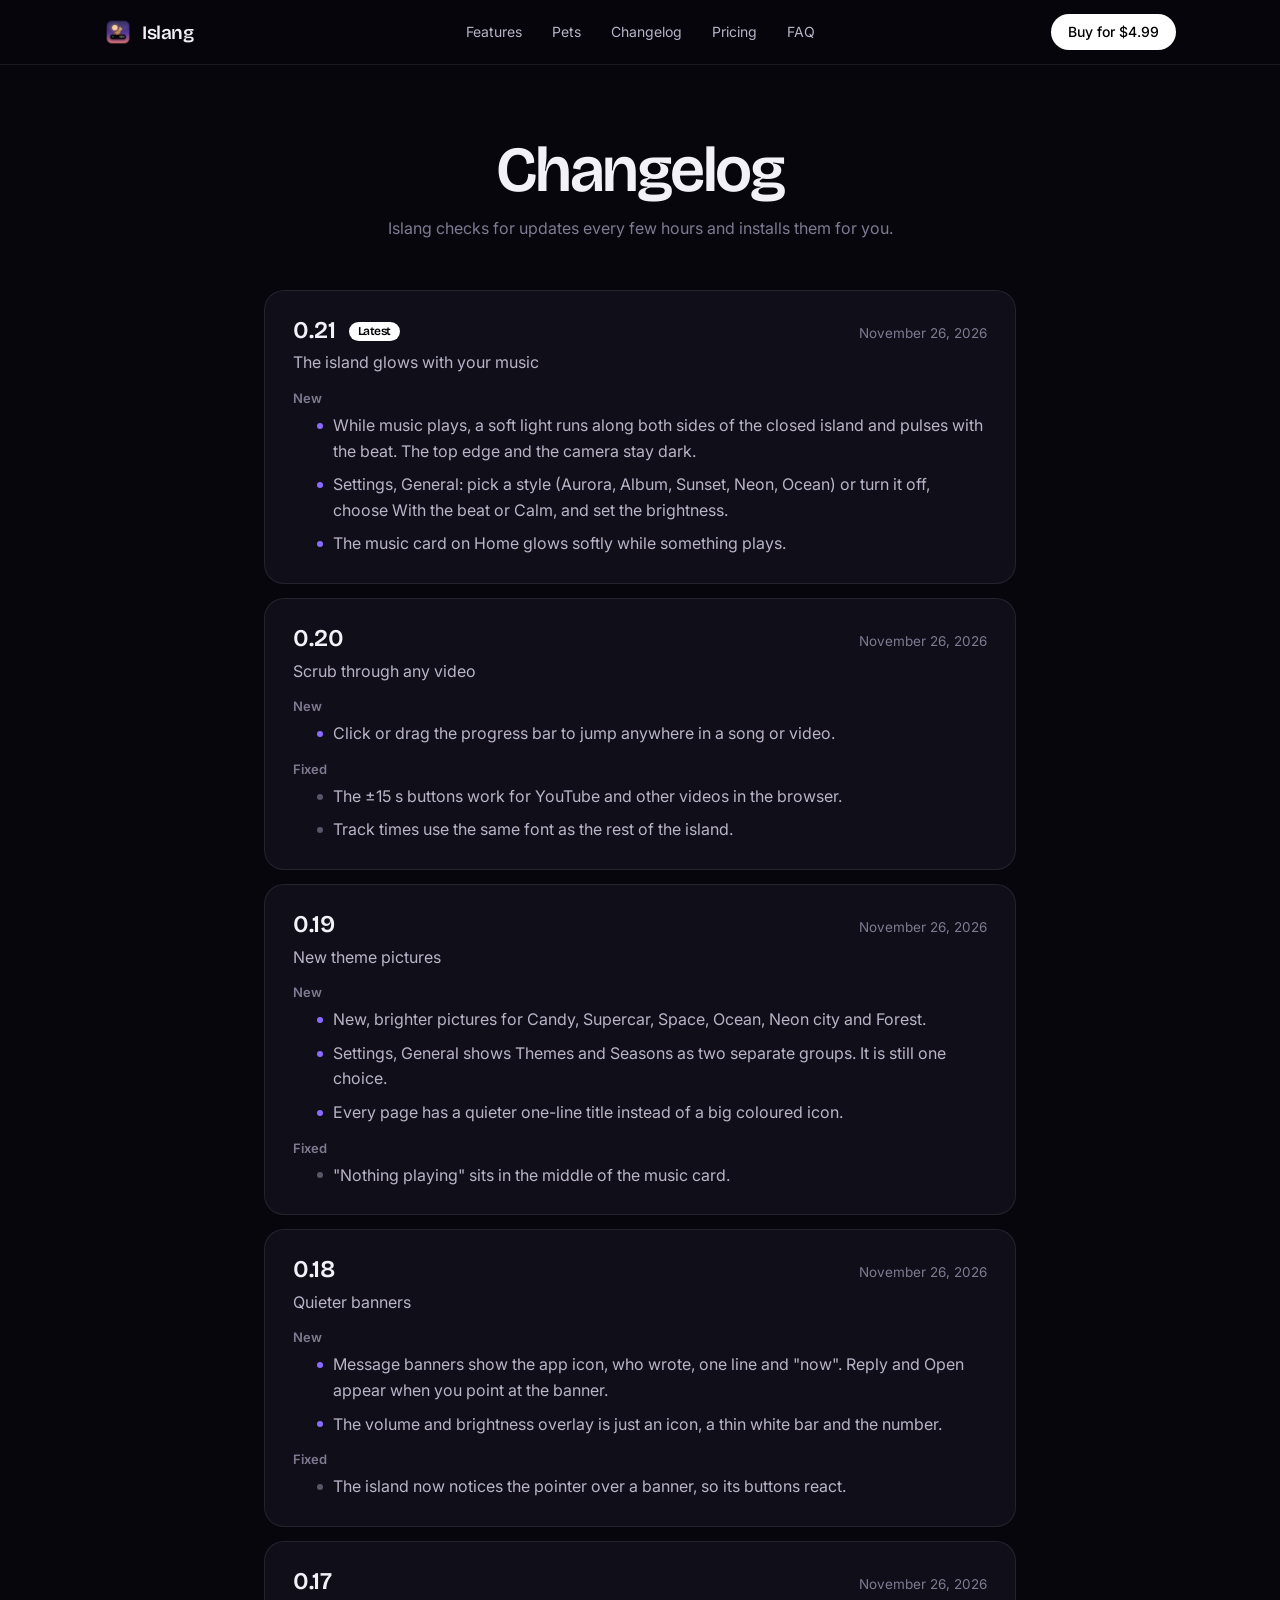
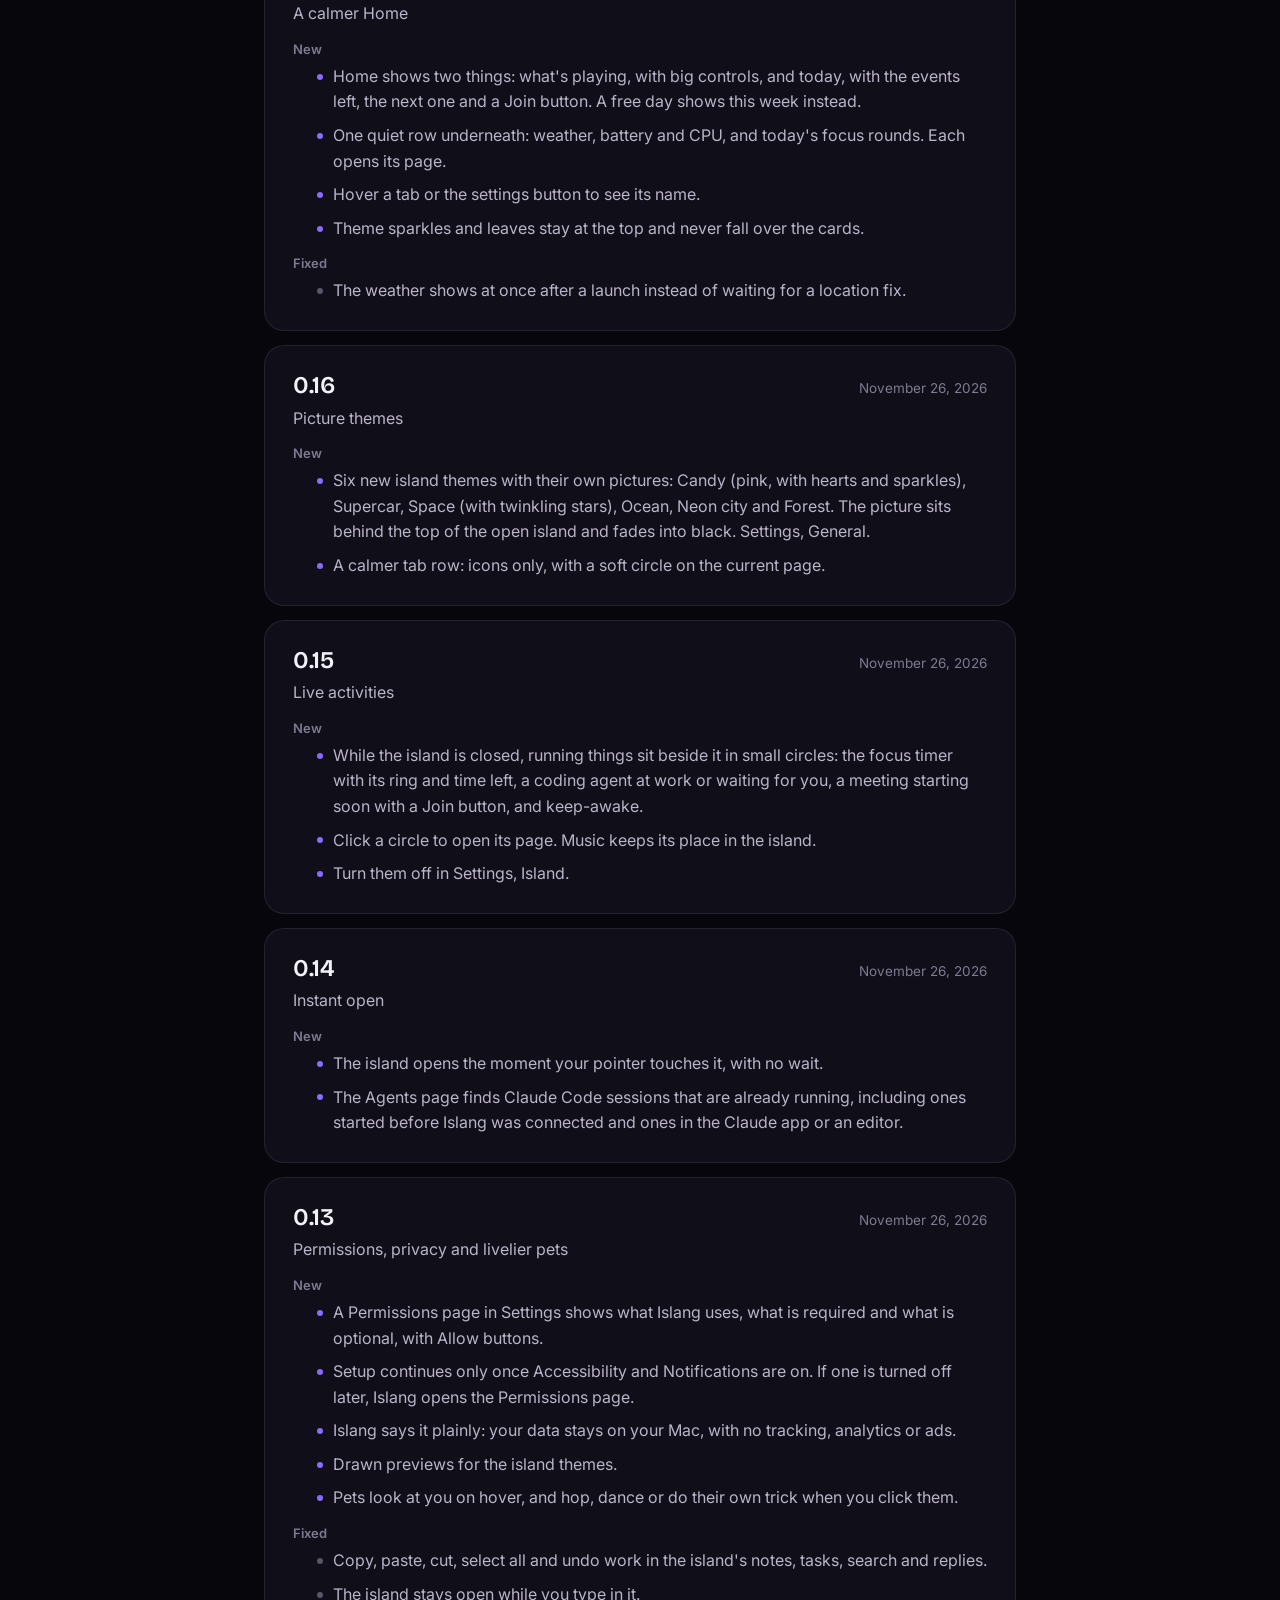
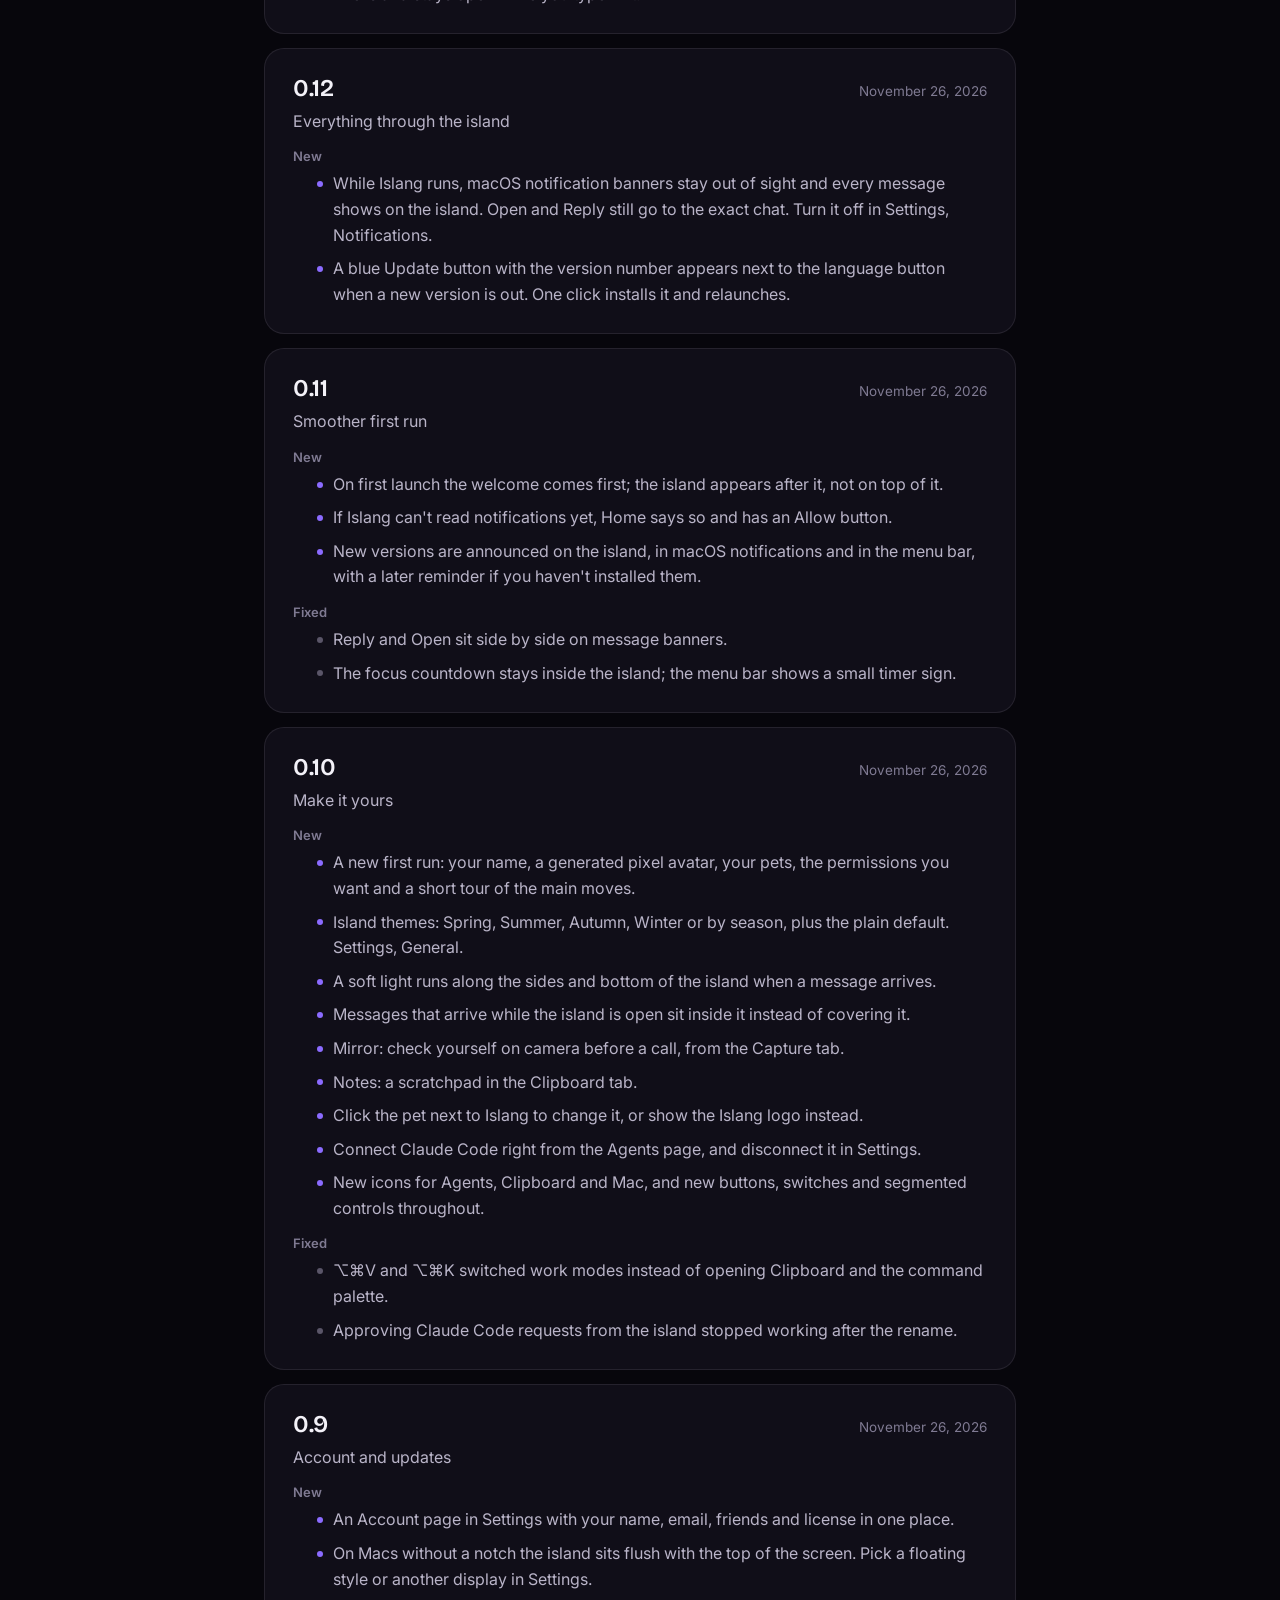
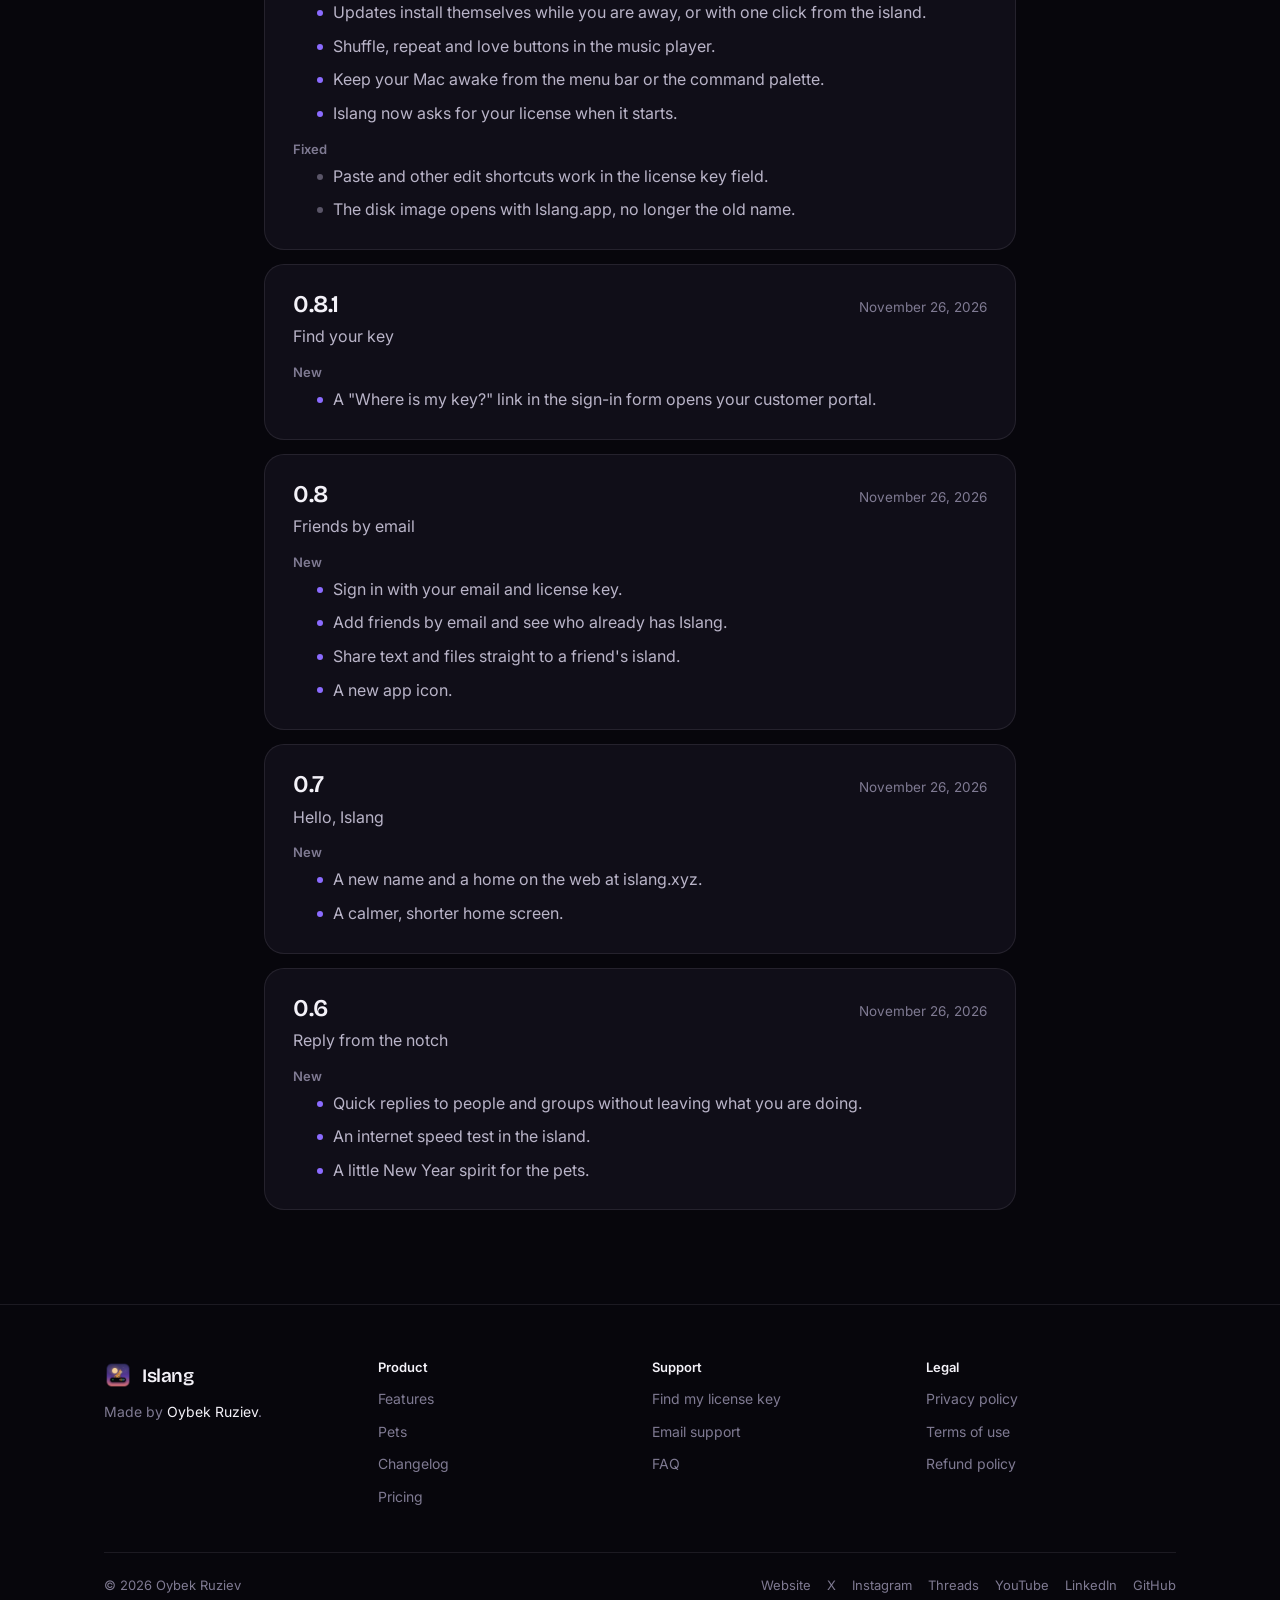
==== commit 51e22c6e: "Islang 0.21; hero shows the music glow Co-Authored-By: Claude Opus 5.5 <noreply@anthropic.com> Claud" ====
--- a/changelog/index.html
+++ b/changelog/index.html
@@ -35,7 +35,7 @@
   </div>
 </header>
 <main id="main">
-<article class="doc" style="max-width:800px"><h1>Changelog</h1><p class="meta">Islang checks for updates every few hours and installs them for you.</p><div class="log"><article class="ver" id="v0.20"><header><h3>0.20 <span class=tag>Latest</span></h3><time datetime="2026-11-26">November 26, 2026</time></header><p class="sum">Scrub through any video</p><h4>New</h4><ul><li>Click or drag the progress bar to jump anywhere in a song or video.</li></ul><h4>Fixed</h4><ul><li class="fix">The ±15 s buttons work for YouTube and other videos in the browser.</li><li class="fix">Track times use the same font as the rest of the island.</li></ul></article><article class="ver" id="v0.19"><header><h3>0.19</h3><time datetime="2026-11-26">November 26, 2026</time></header><p class="sum">New theme pictures</p><h4>New</h4><ul><li>New, brighter pictures for Candy, Supercar, Space, Ocean, Neon city and Forest.</li><li>Settings, General shows Themes and Seasons as two separate groups. It is still one choice.</li><li>Every page has a quieter one-line title instead of a big coloured icon.</li></ul><h4>Fixed</h4><ul><li class="fix">"Nothing playing" sits in the middle of the music card.</li></ul></article><article class="ver" id="v0.18"><header><h3>0.18</h3><time datetime="2026-11-26">November 26, 2026</time></header><p class="sum">Quieter banners</p><h4>New</h4><ul><li>Message banners show the app icon, who wrote, one line and "now". Reply and Open appear when you point at the banner.</li><li>The volume and brightness overlay is just an icon, a thin white bar and the number.</li></ul><h4>Fixed</h4><ul><li class="fix">The island now notices the pointer over a banner, so its buttons react.</li></ul></article><article class="ver" id="v0.17"><header><h3>0.17</h3><time datetime="2026-11-26">November 26, 2026</time></header><p class="sum">A calmer Home</p><h4>New</h4><ul><li>Home shows two things: what's playing, with big controls, and today, with the events left, the next one and a Join button. A free day shows this week instead.</li><li>One quiet row underneath: weather, battery and CPU, and today's focus rounds. Each opens its page.</li><li>Hover a tab or the settings button to see its name.</li><li>Theme sparkles and leaves stay at the top and never fall over the cards.</li></ul><h4>Fixed</h4><ul><li class="fix">The weather shows at once after a launch instead of waiting for a location fix.</li></ul></article><article class="ver" id="v0.16"><header><h3>0.16</h3><time datetime="2026-11-26">November 26, 2026</time></header><p class="sum">Picture themes</p><h4>New</h4><ul><li>Six new island themes with their own pictures: Candy (pink, with hearts and sparkles), Supercar, Space (with twinkling stars), Ocean, Neon city and Forest. The picture sits behind the top of the open island and fades into black. Settings, General.</li><li>A calmer tab row: icons only, with a soft circle on the current page.</li></ul></article><article class="ver" id="v0.15"><header><h3>0.15</h3><time datetime="2026-11-26">November 26, 2026</time></header><p class="sum">Live activities</p><h4>New</h4><ul><li>While the island is closed, running things sit beside it in small circles: the focus timer with its ring and time left, a coding agent at work or waiting for you, a meeting starting soon with a Join button, and keep-awake.</li><li>Click a circle to open its page. Music keeps its place in the island.</li><li>Turn them off in Settings, Island.</li></ul></article><article class="ver" id="v0.14"><header><h3>0.14</h3><time datetime="2026-11-26">November 26, 2026</time></header><p class="sum">Instant open</p><h4>New</h4><ul><li>The island opens the moment your pointer touches it, with no wait.</li><li>The Agents page finds Claude Code sessions that are already running, including ones started before Islang was connected and ones in the Claude app or an editor.</li></ul></article><article class="ver" id="v0.13"><header><h3>0.13</h3><time datetime="2026-11-26">November 26, 2026</time></header><p class="sum">Permissions, privacy and livelier pets</p><h4>New</h4><ul><li>A Permissions page in Settings shows what Islang uses, what is required and what is optional, with Allow buttons.</li><li>Setup continues only once Accessibility and Notifications are on. If one is turned off later, Islang opens the Permissions page.</li><li>Islang says it plainly: your data stays on your Mac, with no tracking, analytics or ads.</li><li>Drawn previews for the island themes.</li><li>Pets look at you on hover, and hop, dance or do their own trick when you click them.</li></ul><h4>Fixed</h4><ul><li class="fix">Copy, paste, cut, select all and undo work in the island's notes, tasks, search and replies.</li><li class="fix">The island stays open while you type in it.</li></ul></article><article class="ver" id="v0.12"><header><h3>0.12</h3><time datetime="2026-11-26">November 26, 2026</time></header><p class="sum">Everything through the island</p><h4>New</h4><ul><li>While Islang runs, macOS notification banners stay out of sight and every message shows on the island. Open and Reply still go to the exact chat. Turn it off in Settings, Notifications.</li><li>A blue Update button with the version number appears next to the language button when a new version is out. One click installs it and relaunches.</li></ul></article><article class="ver" id="v0.11"><header><h3>0.11</h3><time datetime="2026-11-26">November 26, 2026</time></header><p class="sum">Smoother first run</p><h4>New</h4><ul><li>On first launch the welcome comes first; the island appears after it, not on top of it.</li><li>If Islang can't read notifications yet, Home says so and has an Allow button.</li><li>New versions are announced on the island, in macOS notifications and in the menu bar, with a later reminder if you haven't installed them.</li></ul><h4>Fixed</h4><ul><li class="fix">Reply and Open sit side by side on message banners.</li><li class="fix">The focus countdown stays inside the island; the menu bar shows a small timer sign.</li></ul></article><article class="ver" id="v0.10"><header><h3>0.10</h3><time datetime="2026-11-26">November 26, 2026</time></header><p class="sum">Make it yours</p><h4>New</h4><ul><li>A new first run: your name, a generated pixel avatar, your pets, the permissions you want and a short tour of the main moves.</li><li>Island themes: Spring, Summer, Autumn, Winter or by season, plus the plain default. Settings, General.</li><li>A soft light runs along the sides and bottom of the island when a message arrives.</li><li>Messages that arrive while the island is open sit inside it instead of covering it.</li><li>Mirror: check yourself on camera before a call, from the Capture tab.</li><li>Notes: a scratchpad in the Clipboard tab.</li><li>Click the pet next to Islang to change it, or show the Islang logo instead.</li><li>Connect Claude Code right from the Agents page, and disconnect it in Settings.</li><li>New icons for Agents, Clipboard and Mac, and new buttons, switches and segmented controls throughout.</li></ul><h4>Fixed</h4><ul><li class="fix">⌥⌘V and ⌥⌘K switched work modes instead of opening Clipboard and the command palette.</li><li class="fix">Approving Claude Code requests from the island stopped working after the rename.</li></ul></article><article class="ver" id="v0.9"><header><h3>0.9</h3><time datetime="2026-11-26">November 26, 2026</time></header><p class="sum">Account and updates</p><h4>New</h4><ul><li>An Account page in Settings with your name, email, friends and license in one place.</li><li>On Macs without a notch the island sits flush with the top of the screen. Pick a floating style or another display in Settings.</li><li>Updates install themselves while you are away, or with one click from the island.</li><li>Shuffle, repeat and love buttons in the music player.</li><li>Keep your Mac awake from the menu bar or the command palette.</li><li>Islang now asks for your license when it starts.</li></ul><h4>Fixed</h4><ul><li class="fix">Paste and other edit shortcuts work in the license key field.</li><li class="fix">The disk image opens with Islang.app, no longer the old name.</li></ul></article><article class="ver" id="v0.8.1"><header><h3>0.8.1</h3><time datetime="2026-11-26">November 26, 2026</time></header><p class="sum">Find your key</p><h4>New</h4><ul><li>A "Where is my key?" link in the sign-in form opens your customer portal.</li></ul></article><article class="ver" id="v0.8"><header><h3>0.8</h3><time datetime="2026-11-26">November 26, 2026</time></header><p class="sum">Friends by email</p><h4>New</h4><ul><li>Sign in with your email and license key.</li><li>Add friends by email and see who already has Islang.</li><li>Share text and files straight to a friend's island.</li><li>A new app icon.</li></ul></article><article class="ver" id="v0.7"><header><h3>0.7</h3><time datetime="2026-11-26">November 26, 2026</time></header><p class="sum">Hello, Islang</p><h4>New</h4><ul><li>A new name and a home on the web at islang.xyz.</li><li>A calmer, shorter home screen.</li></ul></article><article class="ver" id="v0.6"><header><h3>0.6</h3><time datetime="2026-11-26">November 26, 2026</time></header><p class="sum">Reply from the notch</p><h4>New</h4><ul><li>Quick replies to people and groups without leaving what you are doing.</li><li>An internet speed test in the island.</li><li>A little New Year spirit for the pets.</li></ul></article></div></article>
+<article class="doc" style="max-width:800px"><h1>Changelog</h1><p class="meta">Islang checks for updates every few hours and installs them for you.</p><div class="log"><article class="ver" id="v0.21"><header><h3>0.21 <span class=tag>Latest</span></h3><time datetime="2026-11-26">November 26, 2026</time></header><p class="sum">The island glows with your music</p><h4>New</h4><ul><li>While music plays, a soft light runs along both sides of the closed island and pulses with the beat. The top edge and the camera stay dark.</li><li>Settings, General: pick a style (Aurora, Album, Sunset, Neon, Ocean) or turn it off, choose With the beat or Calm, and set the brightness.</li><li>The music card on Home glows softly while something plays.</li></ul></article><article class="ver" id="v0.20"><header><h3>0.20</h3><time datetime="2026-11-26">November 26, 2026</time></header><p class="sum">Scrub through any video</p><h4>New</h4><ul><li>Click or drag the progress bar to jump anywhere in a song or video.</li></ul><h4>Fixed</h4><ul><li class="fix">The ±15 s buttons work for YouTube and other videos in the browser.</li><li class="fix">Track times use the same font as the rest of the island.</li></ul></article><article class="ver" id="v0.19"><header><h3>0.19</h3><time datetime="2026-11-26">November 26, 2026</time></header><p class="sum">New theme pictures</p><h4>New</h4><ul><li>New, brighter pictures for Candy, Supercar, Space, Ocean, Neon city and Forest.</li><li>Settings, General shows Themes and Seasons as two separate groups. It is still one choice.</li><li>Every page has a quieter one-line title instead of a big coloured icon.</li></ul><h4>Fixed</h4><ul><li class="fix">"Nothing playing" sits in the middle of the music card.</li></ul></article><article class="ver" id="v0.18"><header><h3>0.18</h3><time datetime="2026-11-26">November 26, 2026</time></header><p class="sum">Quieter banners</p><h4>New</h4><ul><li>Message banners show the app icon, who wrote, one line and "now". Reply and Open appear when you point at the banner.</li><li>The volume and brightness overlay is just an icon, a thin white bar and the number.</li></ul><h4>Fixed</h4><ul><li class="fix">The island now notices the pointer over a banner, so its buttons react.</li></ul></article><article class="ver" id="v0.17"><header><h3>0.17</h3><time datetime="2026-11-26">November 26, 2026</time></header><p class="sum">A calmer Home</p><h4>New</h4><ul><li>Home shows two things: what's playing, with big controls, and today, with the events left, the next one and a Join button. A free day shows this week instead.</li><li>One quiet row underneath: weather, battery and CPU, and today's focus rounds. Each opens its page.</li><li>Hover a tab or the settings button to see its name.</li><li>Theme sparkles and leaves stay at the top and never fall over the cards.</li></ul><h4>Fixed</h4><ul><li class="fix">The weather shows at once after a launch instead of waiting for a location fix.</li></ul></article><article class="ver" id="v0.16"><header><h3>0.16</h3><time datetime="2026-11-26">November 26, 2026</time></header><p class="sum">Picture themes</p><h4>New</h4><ul><li>Six new island themes with their own pictures: Candy (pink, with hearts and sparkles), Supercar, Space (with twinkling stars), Ocean, Neon city and Forest. The picture sits behind the top of the open island and fades into black. Settings, General.</li><li>A calmer tab row: icons only, with a soft circle on the current page.</li></ul></article><article class="ver" id="v0.15"><header><h3>0.15</h3><time datetime="2026-11-26">November 26, 2026</time></header><p class="sum">Live activities</p><h4>New</h4><ul><li>While the island is closed, running things sit beside it in small circles: the focus timer with its ring and time left, a coding agent at work or waiting for you, a meeting starting soon with a Join button, and keep-awake.</li><li>Click a circle to open its page. Music keeps its place in the island.</li><li>Turn them off in Settings, Island.</li></ul></article><article class="ver" id="v0.14"><header><h3>0.14</h3><time datetime="2026-11-26">November 26, 2026</time></header><p class="sum">Instant open</p><h4>New</h4><ul><li>The island opens the moment your pointer touches it, with no wait.</li><li>The Agents page finds Claude Code sessions that are already running, including ones started before Islang was connected and ones in the Claude app or an editor.</li></ul></article><article class="ver" id="v0.13"><header><h3>0.13</h3><time datetime="2026-11-26">November 26, 2026</time></header><p class="sum">Permissions, privacy and livelier pets</p><h4>New</h4><ul><li>A Permissions page in Settings shows what Islang uses, what is required and what is optional, with Allow buttons.</li><li>Setup continues only once Accessibility and Notifications are on. If one is turned off later, Islang opens the Permissions page.</li><li>Islang says it plainly: your data stays on your Mac, with no tracking, analytics or ads.</li><li>Drawn previews for the island themes.</li><li>Pets look at you on hover, and hop, dance or do their own trick when you click them.</li></ul><h4>Fixed</h4><ul><li class="fix">Copy, paste, cut, select all and undo work in the island's notes, tasks, search and replies.</li><li class="fix">The island stays open while you type in it.</li></ul></article><article class="ver" id="v0.12"><header><h3>0.12</h3><time datetime="2026-11-26">November 26, 2026</time></header><p class="sum">Everything through the island</p><h4>New</h4><ul><li>While Islang runs, macOS notification banners stay out of sight and every message shows on the island. Open and Reply still go to the exact chat. Turn it off in Settings, Notifications.</li><li>A blue Update button with the version number appears next to the language button when a new version is out. One click installs it and relaunches.</li></ul></article><article class="ver" id="v0.11"><header><h3>0.11</h3><time datetime="2026-11-26">November 26, 2026</time></header><p class="sum">Smoother first run</p><h4>New</h4><ul><li>On first launch the welcome comes first; the island appears after it, not on top of it.</li><li>If Islang can't read notifications yet, Home says so and has an Allow button.</li><li>New versions are announced on the island, in macOS notifications and in the menu bar, with a later reminder if you haven't installed them.</li></ul><h4>Fixed</h4><ul><li class="fix">Reply and Open sit side by side on message banners.</li><li class="fix">The focus countdown stays inside the island; the menu bar shows a small timer sign.</li></ul></article><article class="ver" id="v0.10"><header><h3>0.10</h3><time datetime="2026-11-26">November 26, 2026</time></header><p class="sum">Make it yours</p><h4>New</h4><ul><li>A new first run: your name, a generated pixel avatar, your pets, the permissions you want and a short tour of the main moves.</li><li>Island themes: Spring, Summer, Autumn, Winter or by season, plus the plain default. Settings, General.</li><li>A soft light runs along the sides and bottom of the island when a message arrives.</li><li>Messages that arrive while the island is open sit inside it instead of covering it.</li><li>Mirror: check yourself on camera before a call, from the Capture tab.</li><li>Notes: a scratchpad in the Clipboard tab.</li><li>Click the pet next to Islang to change it, or show the Islang logo instead.</li><li>Connect Claude Code right from the Agents page, and disconnect it in Settings.</li><li>New icons for Agents, Clipboard and Mac, and new buttons, switches and segmented controls throughout.</li></ul><h4>Fixed</h4><ul><li class="fix">⌥⌘V and ⌥⌘K switched work modes instead of opening Clipboard and the command palette.</li><li class="fix">Approving Claude Code requests from the island stopped working after the rename.</li></ul></article><article class="ver" id="v0.9"><header><h3>0.9</h3><time datetime="2026-11-26">November 26, 2026</time></header><p class="sum">Account and updates</p><h4>New</h4><ul><li>An Account page in Settings with your name, email, friends and license in one place.</li><li>On Macs without a notch the island sits flush with the top of the screen. Pick a floating style or another display in Settings.</li><li>Updates install themselves while you are away, or with one click from the island.</li><li>Shuffle, repeat and love buttons in the music player.</li><li>Keep your Mac awake from the menu bar or the command palette.</li><li>Islang now asks for your license when it starts.</li></ul><h4>Fixed</h4><ul><li class="fix">Paste and other edit shortcuts work in the license key field.</li><li class="fix">The disk image opens with Islang.app, no longer the old name.</li></ul></article><article class="ver" id="v0.8.1"><header><h3>0.8.1</h3><time datetime="2026-11-26">November 26, 2026</time></header><p class="sum">Find your key</p><h4>New</h4><ul><li>A "Where is my key?" link in the sign-in form opens your customer portal.</li></ul></article><article class="ver" id="v0.8"><header><h3>0.8</h3><time datetime="2026-11-26">November 26, 2026</time></header><p class="sum">Friends by email</p><h4>New</h4><ul><li>Sign in with your email and license key.</li><li>Add friends by email and see who already has Islang.</li><li>Share text and files straight to a friend's island.</li><li>A new app icon.</li></ul></article><article class="ver" id="v0.7"><header><h3>0.7</h3><time datetime="2026-11-26">November 26, 2026</time></header><p class="sum">Hello, Islang</p><h4>New</h4><ul><li>A new name and a home on the web at islang.xyz.</li><li>A calmer, shorter home screen.</li></ul></article><article class="ver" id="v0.6"><header><h3>0.6</h3><time datetime="2026-11-26">November 26, 2026</time></header><p class="sum">Reply from the notch</p><h4>New</h4><ul><li>Quick replies to people and groups without leaving what you are doing.</li><li>An internet speed test in the island.</li><li>A little New Year spirit for the pets.</li></ul></article></div></article>
 </main>
 <footer>
   <div class="wrap">
--- a/assets/site.css
+++ b/assets/site.css
@@ -92,11 +92,11 @@
 /* the island, drawn after the real one */
 .menubar{background:rgba(10,8,18,.45);backdrop-filter:blur(20px);-webkit-backdrop-filter:blur(20px);height:30px;font-size:12.5px;font-weight:500}
 .menubar span{align-items:center}.menubar b{font-weight:700}
-.nisl{position:absolute;top:0;left:50%;transform:translateX(-50%);z-index:3;background:#000;color:#fff;cursor:pointer;
-  width:260px;height:30px;border-radius:0 0 12px 12px;
+.nisl{--br:12px;position:absolute;top:0;left:50%;transform:translateX(-50%);z-index:3;background:#000;color:#fff;cursor:pointer;
+  width:260px;height:30px;border-radius:0 0 var(--br) var(--br);
   transition:width .55s cubic-bezier(.32,1.25,.42,1),height .55s cubic-bezier(.32,1.25,.42,1),border-radius .45s}
-.nisl[data-state="peek"]{width:420px;height:84px;border-radius:0 0 22px 22px}
-.nisl[data-state="big"]{width:62%;height:auto;aspect-ratio:680/306;border-radius:0 0 32px 32px}
+.nisl[data-state="peek"]{--br:22px;width:420px;height:84px}
+.nisl[data-state="big"]{--br:32px;width:62%;height:auto;aspect-ratio:680/306}
 .nisl .bar{position:absolute;top:0;left:0;right:0;height:30px;display:flex;align-items:center;justify-content:space-between;padding:0 16px 0 18px;transition:opacity .2s}
 .nisl[data-state="big"] .bar{opacity:0}
 .wpet{height:22px;width:auto;margin-top:1px}
@@ -509,3 +509,32 @@
 }
 .ix::after{content:"";position:absolute;left:0;right:0;bottom:0;height:70px;background:linear-gradient(transparent,var(--night));pointer-events:none}
 .eqs i:nth-child(1){height:55%}.eqs i:nth-child(2){height:100%}.eqs i:nth-child(3){height:40%}.eqs i:nth-child(4){height:75%}
+
+/* music glow, as in the app: soft light on both sides and a little of the bottom, never the top edge;
+   it pulses like the equalizer and slowly moves through different gradients */
+@property --m{syntax:"<angle>";inherits:true;initial-value:0deg}
+.mglow{position:absolute;inset:-30px;pointer-events:none;opacity:0;transition:opacity .8s ease;z-index:-1;
+  -webkit-mask:linear-gradient(transparent 33px,#000 44px),linear-gradient(90deg,#000 22%,rgba(0,0,0,.4) 50%,#000 78%);
+  -webkit-mask-composite:source-in;
+  mask:linear-gradient(transparent 33px,#000 44px),linear-gradient(90deg,#000 22%,rgba(0,0,0,.4) 50%,#000 78%);mask-composite:intersect}
+.mglow i{position:absolute}
+.mglow b{position:absolute;inset:0;border-radius:inherit;background:conic-gradient(from var(--m),#ff7ab6,#ffb86b,#8b6bff,#5fd0ff,#7cf5c6,#ff7ab6);
+  -webkit-mask:linear-gradient(#000 0 0) content-box,linear-gradient(#000 0 0);-webkit-mask-composite:xor;mask-composite:exclude}
+/* blur sits on the wrapper so it softens the ring after it is cut out (filter runs before mask) */
+.mglow .h{inset:24px;border-radius:0 0 calc(var(--br) + 6px) calc(var(--br) + 6px);filter:blur(9px);opacity:.6}
+.mglow .h b{padding:7px}
+.mglow .e{inset:29px;border-radius:0 0 calc(var(--br) + 1px) calc(var(--br) + 1px);opacity:.75}
+.mglow .e b{padding:1.2px}
+.nisl[data-act="music"]:not([data-state="big"]) .mglow{opacity:1}
+.nisl[data-act="music"]:not([data-state="big"]) .glow{display:none}
+@media (prefers-reduced-motion:no-preference){
+  .mglow{animation:mhue 45s linear infinite}
+  .mglow b{animation:mspin 10s linear infinite}
+  .mglow .h{animation:mbeat 1.92s ease-out infinite}
+  .mglow .e{animation:mbeat2 1.92s ease-out infinite}
+}
+@keyframes mspin{to{--m:360deg}}
+@keyframes mhue{to{filter:hue-rotate(360deg)}}
+@keyframes mbeat{0%{opacity:.75;filter:blur(12px)}12%{opacity:.4;filter:blur(9px)}25%{opacity:.68;filter:blur(11px)}37%{opacity:.38;filter:blur(9px)}
+  50%{opacity:.8;filter:blur(13px)}62%{opacity:.42;filter:blur(9px)}75%{opacity:.62;filter:blur(11px)}87%{opacity:.36;filter:blur(9px)}100%{opacity:.75;filter:blur(12px)}}
+@keyframes mbeat2{0%,50%{opacity:.85}12%,62%{opacity:.55}25%,75%{opacity:.75}37%,87%{opacity:.5}100%{opacity:.85}}
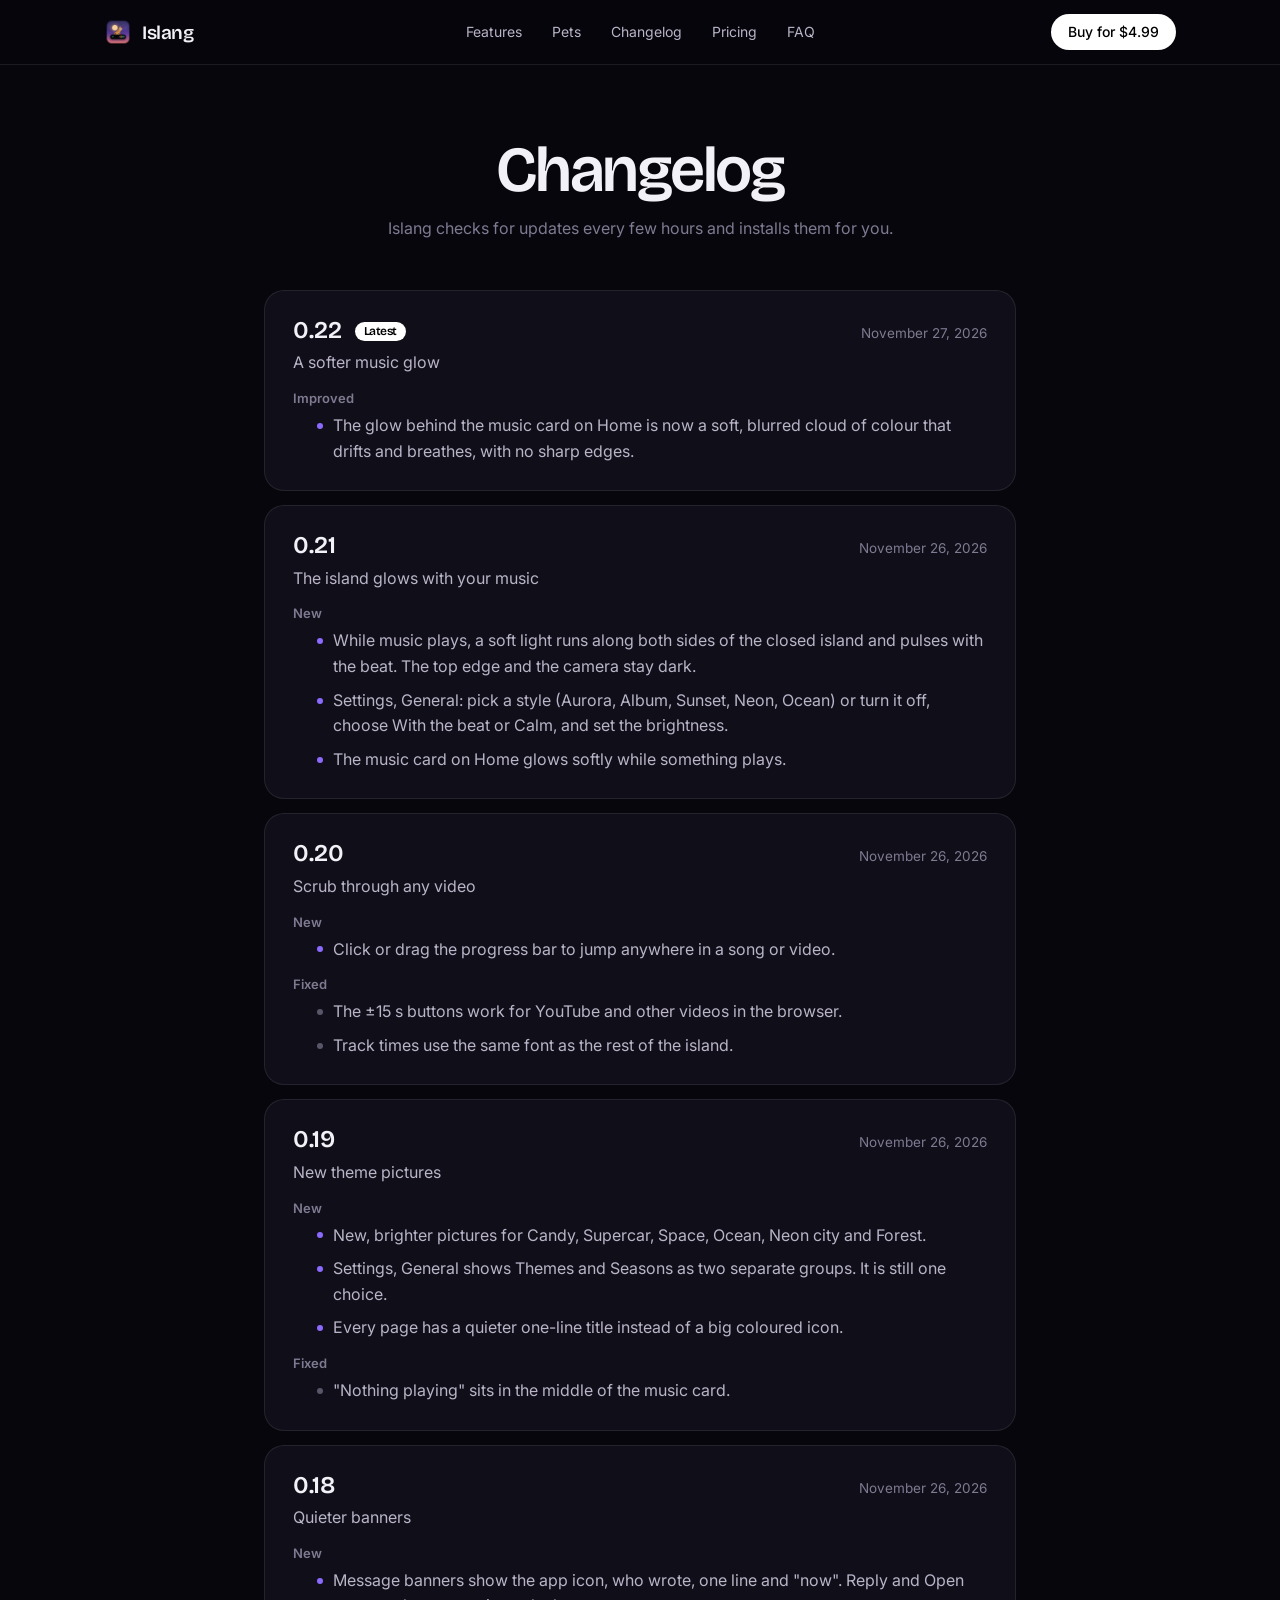
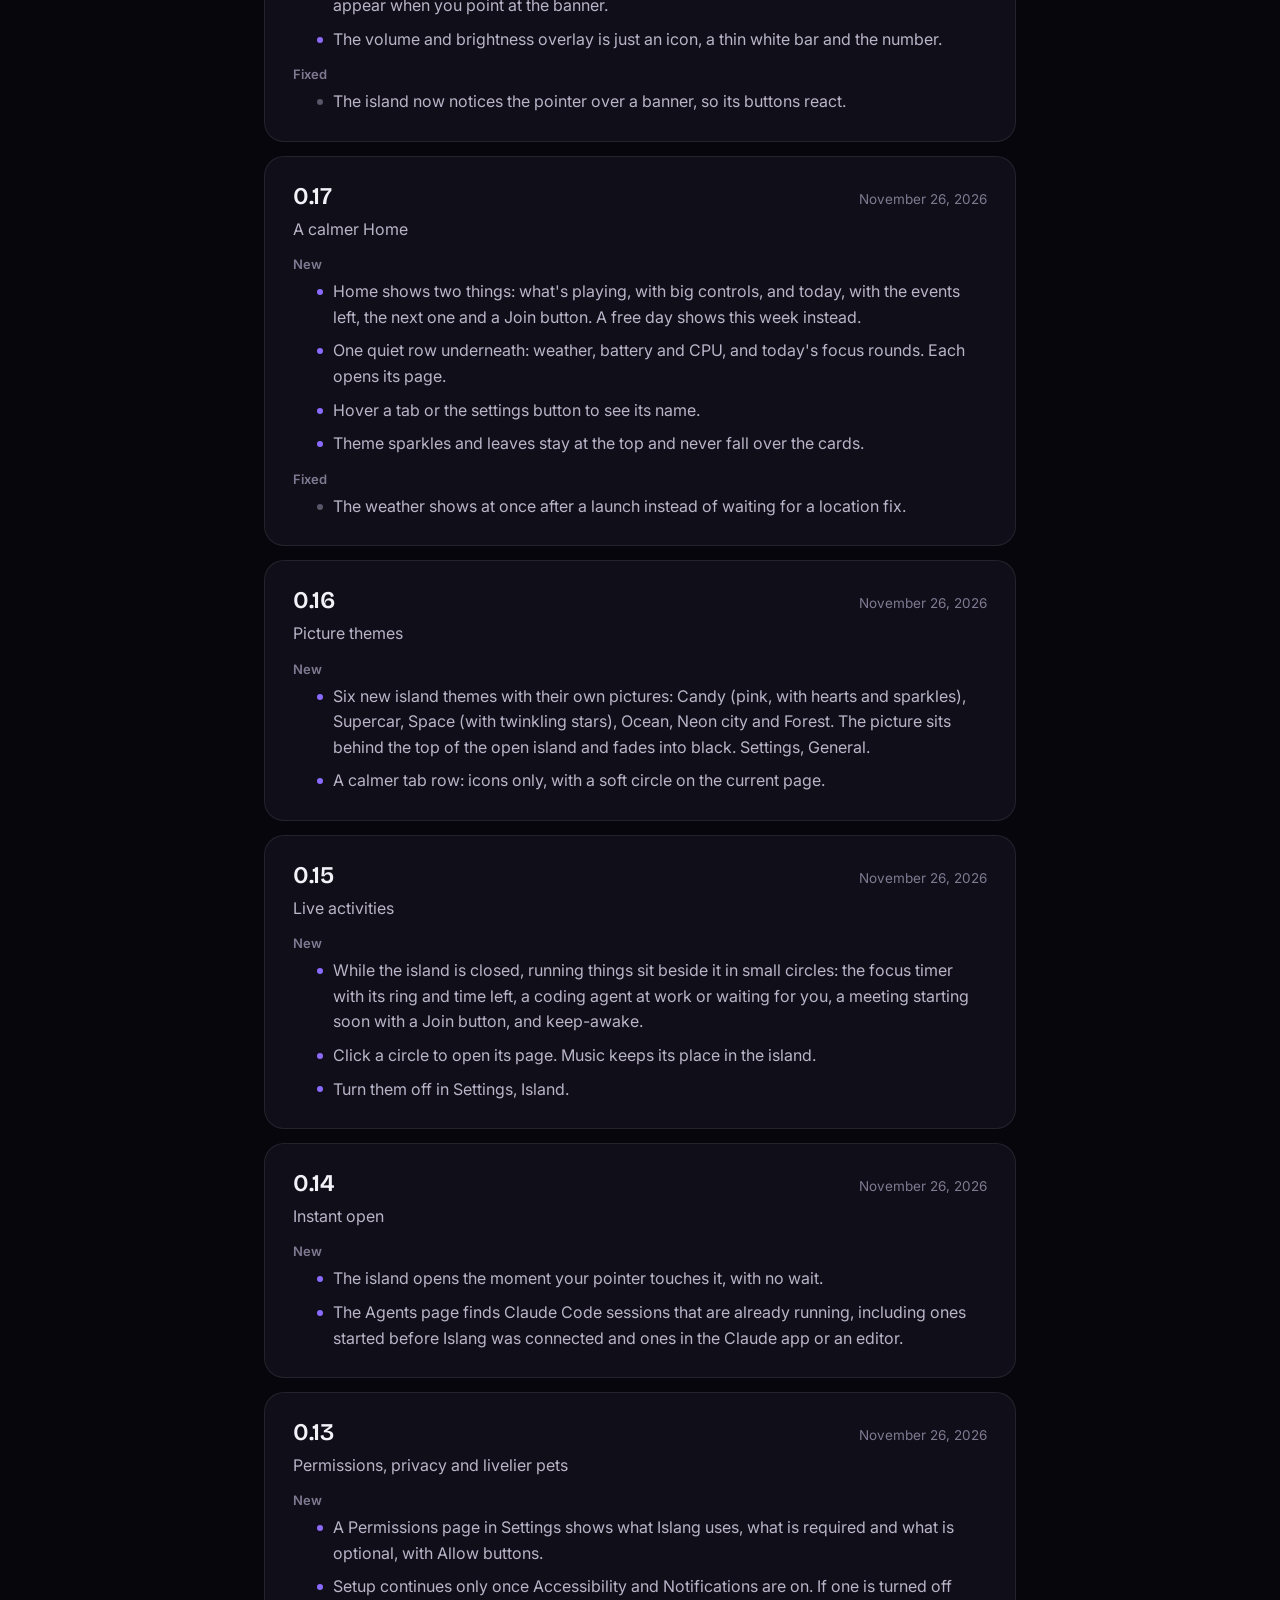
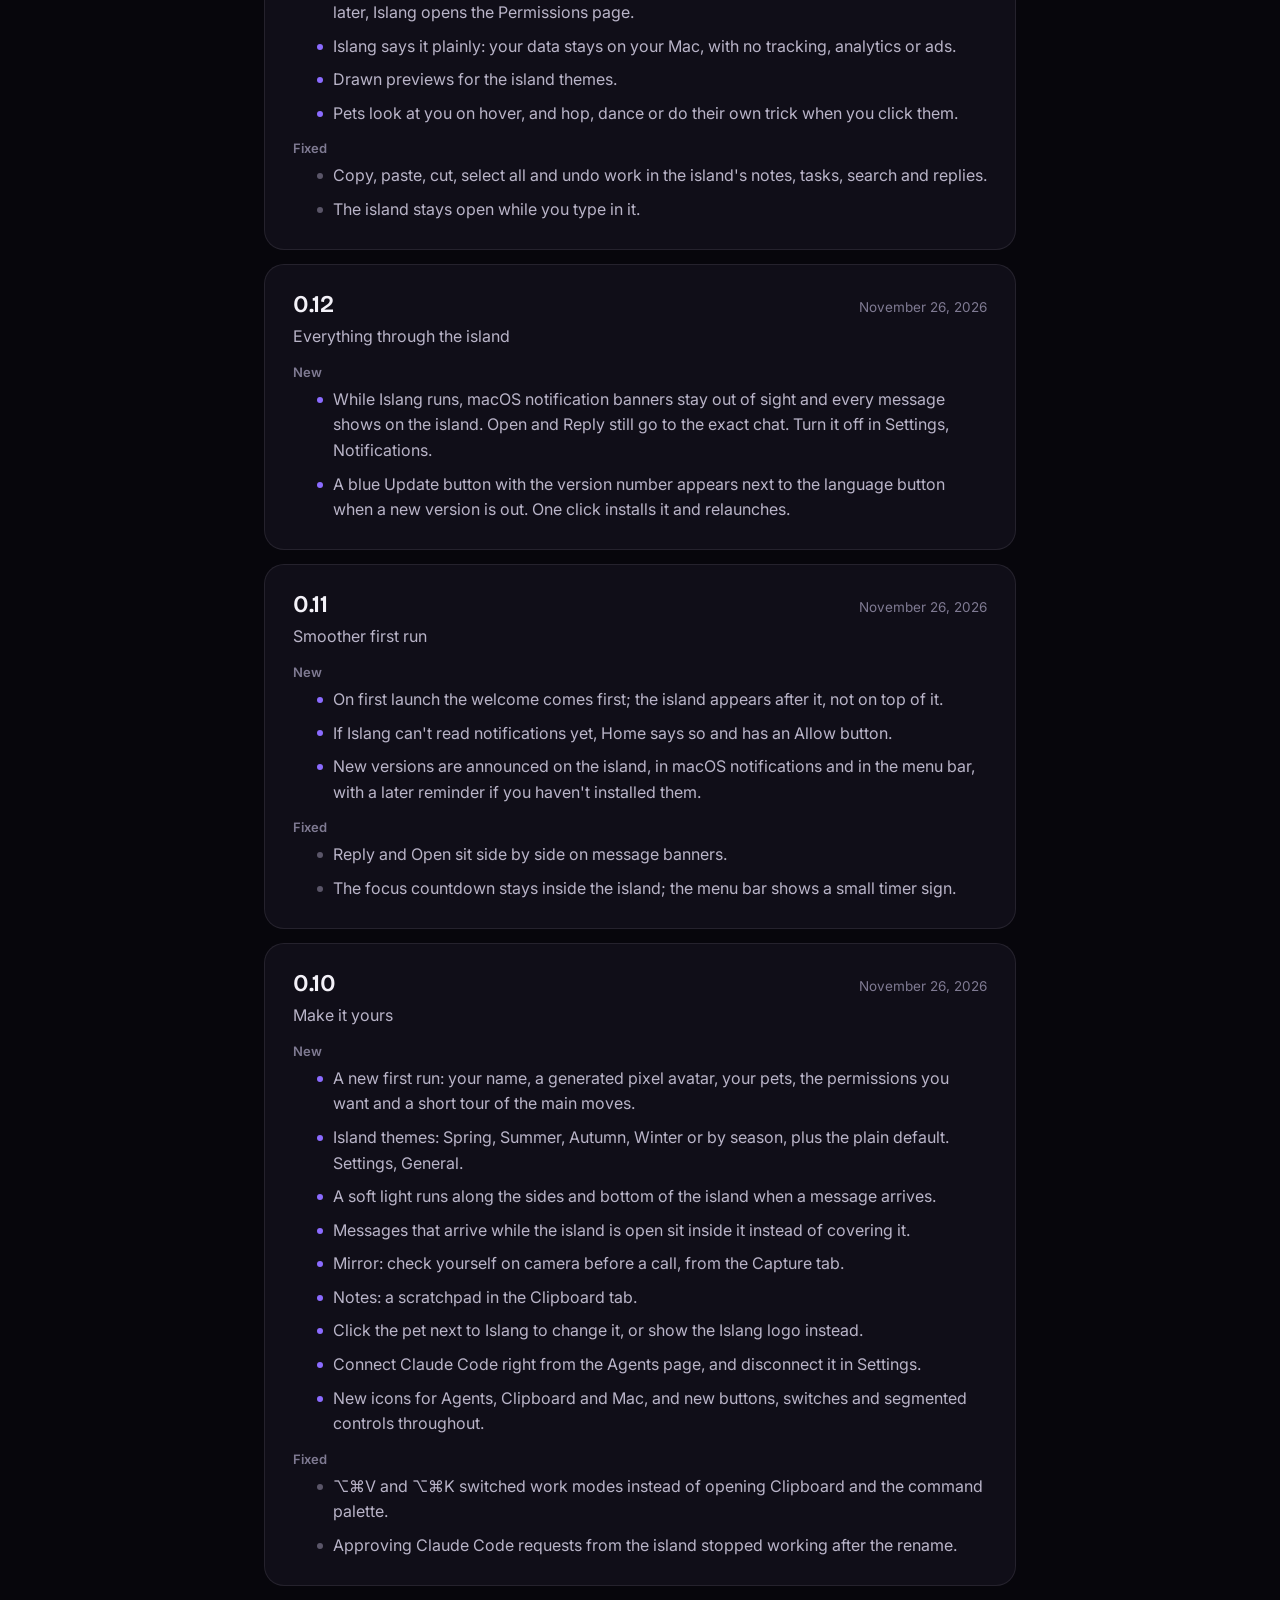
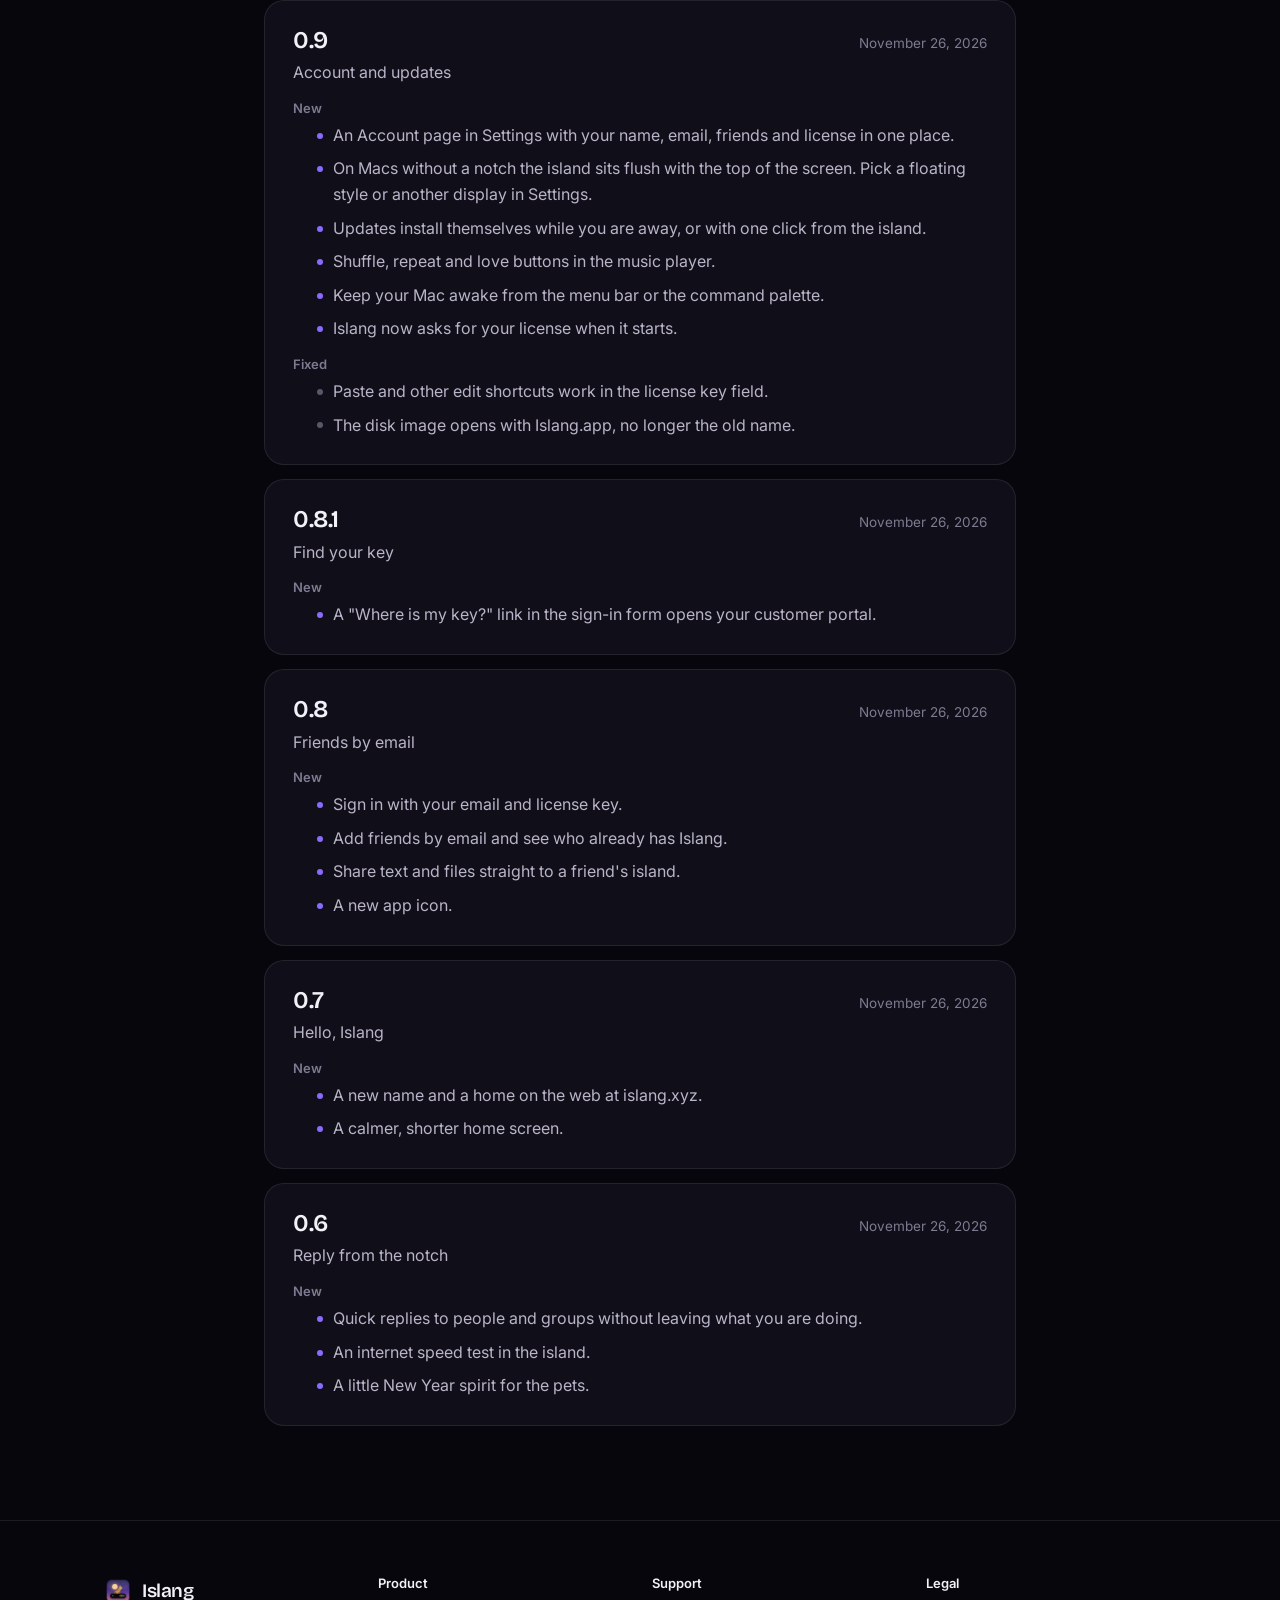
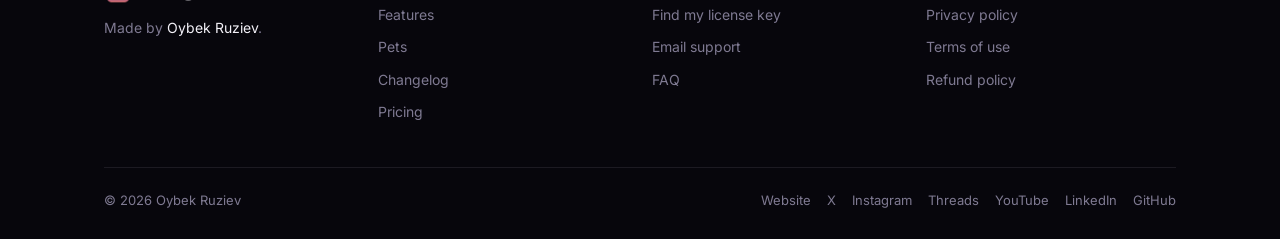
==== commit 163fdc56: "Islang 0.22 Co-Authored-By: Claude Opus 5.5 <noreply@anthropic.com> Claude-Session: https://claude.a" ====
--- a/changelog/index.html
+++ b/changelog/index.html
@@ -35,7 +35,7 @@
   </div>
 </header>
 <main id="main">
-<article class="doc" style="max-width:800px"><h1>Changelog</h1><p class="meta">Islang checks for updates every few hours and installs them for you.</p><div class="log"><article class="ver" id="v0.21"><header><h3>0.21 <span class=tag>Latest</span></h3><time datetime="2026-11-26">November 26, 2026</time></header><p class="sum">The island glows with your music</p><h4>New</h4><ul><li>While music plays, a soft light runs along both sides of the closed island and pulses with the beat. The top edge and the camera stay dark.</li><li>Settings, General: pick a style (Aurora, Album, Sunset, Neon, Ocean) or turn it off, choose With the beat or Calm, and set the brightness.</li><li>The music card on Home glows softly while something plays.</li></ul></article><article class="ver" id="v0.20"><header><h3>0.20</h3><time datetime="2026-11-26">November 26, 2026</time></header><p class="sum">Scrub through any video</p><h4>New</h4><ul><li>Click or drag the progress bar to jump anywhere in a song or video.</li></ul><h4>Fixed</h4><ul><li class="fix">The ±15 s buttons work for YouTube and other videos in the browser.</li><li class="fix">Track times use the same font as the rest of the island.</li></ul></article><article class="ver" id="v0.19"><header><h3>0.19</h3><time datetime="2026-11-26">November 26, 2026</time></header><p class="sum">New theme pictures</p><h4>New</h4><ul><li>New, brighter pictures for Candy, Supercar, Space, Ocean, Neon city and Forest.</li><li>Settings, General shows Themes and Seasons as two separate groups. It is still one choice.</li><li>Every page has a quieter one-line title instead of a big coloured icon.</li></ul><h4>Fixed</h4><ul><li class="fix">"Nothing playing" sits in the middle of the music card.</li></ul></article><article class="ver" id="v0.18"><header><h3>0.18</h3><time datetime="2026-11-26">November 26, 2026</time></header><p class="sum">Quieter banners</p><h4>New</h4><ul><li>Message banners show the app icon, who wrote, one line and "now". Reply and Open appear when you point at the banner.</li><li>The volume and brightness overlay is just an icon, a thin white bar and the number.</li></ul><h4>Fixed</h4><ul><li class="fix">The island now notices the pointer over a banner, so its buttons react.</li></ul></article><article class="ver" id="v0.17"><header><h3>0.17</h3><time datetime="2026-11-26">November 26, 2026</time></header><p class="sum">A calmer Home</p><h4>New</h4><ul><li>Home shows two things: what's playing, with big controls, and today, with the events left, the next one and a Join button. A free day shows this week instead.</li><li>One quiet row underneath: weather, battery and CPU, and today's focus rounds. Each opens its page.</li><li>Hover a tab or the settings button to see its name.</li><li>Theme sparkles and leaves stay at the top and never fall over the cards.</li></ul><h4>Fixed</h4><ul><li class="fix">The weather shows at once after a launch instead of waiting for a location fix.</li></ul></article><article class="ver" id="v0.16"><header><h3>0.16</h3><time datetime="2026-11-26">November 26, 2026</time></header><p class="sum">Picture themes</p><h4>New</h4><ul><li>Six new island themes with their own pictures: Candy (pink, with hearts and sparkles), Supercar, Space (with twinkling stars), Ocean, Neon city and Forest. The picture sits behind the top of the open island and fades into black. Settings, General.</li><li>A calmer tab row: icons only, with a soft circle on the current page.</li></ul></article><article class="ver" id="v0.15"><header><h3>0.15</h3><time datetime="2026-11-26">November 26, 2026</time></header><p class="sum">Live activities</p><h4>New</h4><ul><li>While the island is closed, running things sit beside it in small circles: the focus timer with its ring and time left, a coding agent at work or waiting for you, a meeting starting soon with a Join button, and keep-awake.</li><li>Click a circle to open its page. Music keeps its place in the island.</li><li>Turn them off in Settings, Island.</li></ul></article><article class="ver" id="v0.14"><header><h3>0.14</h3><time datetime="2026-11-26">November 26, 2026</time></header><p class="sum">Instant open</p><h4>New</h4><ul><li>The island opens the moment your pointer touches it, with no wait.</li><li>The Agents page finds Claude Code sessions that are already running, including ones started before Islang was connected and ones in the Claude app or an editor.</li></ul></article><article class="ver" id="v0.13"><header><h3>0.13</h3><time datetime="2026-11-26">November 26, 2026</time></header><p class="sum">Permissions, privacy and livelier pets</p><h4>New</h4><ul><li>A Permissions page in Settings shows what Islang uses, what is required and what is optional, with Allow buttons.</li><li>Setup continues only once Accessibility and Notifications are on. If one is turned off later, Islang opens the Permissions page.</li><li>Islang says it plainly: your data stays on your Mac, with no tracking, analytics or ads.</li><li>Drawn previews for the island themes.</li><li>Pets look at you on hover, and hop, dance or do their own trick when you click them.</li></ul><h4>Fixed</h4><ul><li class="fix">Copy, paste, cut, select all and undo work in the island's notes, tasks, search and replies.</li><li class="fix">The island stays open while you type in it.</li></ul></article><article class="ver" id="v0.12"><header><h3>0.12</h3><time datetime="2026-11-26">November 26, 2026</time></header><p class="sum">Everything through the island</p><h4>New</h4><ul><li>While Islang runs, macOS notification banners stay out of sight and every message shows on the island. Open and Reply still go to the exact chat. Turn it off in Settings, Notifications.</li><li>A blue Update button with the version number appears next to the language button when a new version is out. One click installs it and relaunches.</li></ul></article><article class="ver" id="v0.11"><header><h3>0.11</h3><time datetime="2026-11-26">November 26, 2026</time></header><p class="sum">Smoother first run</p><h4>New</h4><ul><li>On first launch the welcome comes first; the island appears after it, not on top of it.</li><li>If Islang can't read notifications yet, Home says so and has an Allow button.</li><li>New versions are announced on the island, in macOS notifications and in the menu bar, with a later reminder if you haven't installed them.</li></ul><h4>Fixed</h4><ul><li class="fix">Reply and Open sit side by side on message banners.</li><li class="fix">The focus countdown stays inside the island; the menu bar shows a small timer sign.</li></ul></article><article class="ver" id="v0.10"><header><h3>0.10</h3><time datetime="2026-11-26">November 26, 2026</time></header><p class="sum">Make it yours</p><h4>New</h4><ul><li>A new first run: your name, a generated pixel avatar, your pets, the permissions you want and a short tour of the main moves.</li><li>Island themes: Spring, Summer, Autumn, Winter or by season, plus the plain default. Settings, General.</li><li>A soft light runs along the sides and bottom of the island when a message arrives.</li><li>Messages that arrive while the island is open sit inside it instead of covering it.</li><li>Mirror: check yourself on camera before a call, from the Capture tab.</li><li>Notes: a scratchpad in the Clipboard tab.</li><li>Click the pet next to Islang to change it, or show the Islang logo instead.</li><li>Connect Claude Code right from the Agents page, and disconnect it in Settings.</li><li>New icons for Agents, Clipboard and Mac, and new buttons, switches and segmented controls throughout.</li></ul><h4>Fixed</h4><ul><li class="fix">⌥⌘V and ⌥⌘K switched work modes instead of opening Clipboard and the command palette.</li><li class="fix">Approving Claude Code requests from the island stopped working after the rename.</li></ul></article><article class="ver" id="v0.9"><header><h3>0.9</h3><time datetime="2026-11-26">November 26, 2026</time></header><p class="sum">Account and updates</p><h4>New</h4><ul><li>An Account page in Settings with your name, email, friends and license in one place.</li><li>On Macs without a notch the island sits flush with the top of the screen. Pick a floating style or another display in Settings.</li><li>Updates install themselves while you are away, or with one click from the island.</li><li>Shuffle, repeat and love buttons in the music player.</li><li>Keep your Mac awake from the menu bar or the command palette.</li><li>Islang now asks for your license when it starts.</li></ul><h4>Fixed</h4><ul><li class="fix">Paste and other edit shortcuts work in the license key field.</li><li class="fix">The disk image opens with Islang.app, no longer the old name.</li></ul></article><article class="ver" id="v0.8.1"><header><h3>0.8.1</h3><time datetime="2026-11-26">November 26, 2026</time></header><p class="sum">Find your key</p><h4>New</h4><ul><li>A "Where is my key?" link in the sign-in form opens your customer portal.</li></ul></article><article class="ver" id="v0.8"><header><h3>0.8</h3><time datetime="2026-11-26">November 26, 2026</time></header><p class="sum">Friends by email</p><h4>New</h4><ul><li>Sign in with your email and license key.</li><li>Add friends by email and see who already has Islang.</li><li>Share text and files straight to a friend's island.</li><li>A new app icon.</li></ul></article><article class="ver" id="v0.7"><header><h3>0.7</h3><time datetime="2026-11-26">November 26, 2026</time></header><p class="sum">Hello, Islang</p><h4>New</h4><ul><li>A new name and a home on the web at islang.xyz.</li><li>A calmer, shorter home screen.</li></ul></article><article class="ver" id="v0.6"><header><h3>0.6</h3><time datetime="2026-11-26">November 26, 2026</time></header><p class="sum">Reply from the notch</p><h4>New</h4><ul><li>Quick replies to people and groups without leaving what you are doing.</li><li>An internet speed test in the island.</li><li>A little New Year spirit for the pets.</li></ul></article></div></article>
+<article class="doc" style="max-width:800px"><h1>Changelog</h1><p class="meta">Islang checks for updates every few hours and installs them for you.</p><div class="log"><article class="ver" id="v0.22"><header><h3>0.22 <span class=tag>Latest</span></h3><time datetime="2026-11-27">November 27, 2026</time></header><p class="sum">A softer music glow</p><h4>Improved</h4><ul><li>The glow behind the music card on Home is now a soft, blurred cloud of colour that drifts and breathes, with no sharp edges.</li></ul></article><article class="ver" id="v0.21"><header><h3>0.21</h3><time datetime="2026-11-26">November 26, 2026</time></header><p class="sum">The island glows with your music</p><h4>New</h4><ul><li>While music plays, a soft light runs along both sides of the closed island and pulses with the beat. The top edge and the camera stay dark.</li><li>Settings, General: pick a style (Aurora, Album, Sunset, Neon, Ocean) or turn it off, choose With the beat or Calm, and set the brightness.</li><li>The music card on Home glows softly while something plays.</li></ul></article><article class="ver" id="v0.20"><header><h3>0.20</h3><time datetime="2026-11-26">November 26, 2026</time></header><p class="sum">Scrub through any video</p><h4>New</h4><ul><li>Click or drag the progress bar to jump anywhere in a song or video.</li></ul><h4>Fixed</h4><ul><li class="fix">The ±15 s buttons work for YouTube and other videos in the browser.</li><li class="fix">Track times use the same font as the rest of the island.</li></ul></article><article class="ver" id="v0.19"><header><h3>0.19</h3><time datetime="2026-11-26">November 26, 2026</time></header><p class="sum">New theme pictures</p><h4>New</h4><ul><li>New, brighter pictures for Candy, Supercar, Space, Ocean, Neon city and Forest.</li><li>Settings, General shows Themes and Seasons as two separate groups. It is still one choice.</li><li>Every page has a quieter one-line title instead of a big coloured icon.</li></ul><h4>Fixed</h4><ul><li class="fix">"Nothing playing" sits in the middle of the music card.</li></ul></article><article class="ver" id="v0.18"><header><h3>0.18</h3><time datetime="2026-11-26">November 26, 2026</time></header><p class="sum">Quieter banners</p><h4>New</h4><ul><li>Message banners show the app icon, who wrote, one line and "now". Reply and Open appear when you point at the banner.</li><li>The volume and brightness overlay is just an icon, a thin white bar and the number.</li></ul><h4>Fixed</h4><ul><li class="fix">The island now notices the pointer over a banner, so its buttons react.</li></ul></article><article class="ver" id="v0.17"><header><h3>0.17</h3><time datetime="2026-11-26">November 26, 2026</time></header><p class="sum">A calmer Home</p><h4>New</h4><ul><li>Home shows two things: what's playing, with big controls, and today, with the events left, the next one and a Join button. A free day shows this week instead.</li><li>One quiet row underneath: weather, battery and CPU, and today's focus rounds. Each opens its page.</li><li>Hover a tab or the settings button to see its name.</li><li>Theme sparkles and leaves stay at the top and never fall over the cards.</li></ul><h4>Fixed</h4><ul><li class="fix">The weather shows at once after a launch instead of waiting for a location fix.</li></ul></article><article class="ver" id="v0.16"><header><h3>0.16</h3><time datetime="2026-11-26">November 26, 2026</time></header><p class="sum">Picture themes</p><h4>New</h4><ul><li>Six new island themes with their own pictures: Candy (pink, with hearts and sparkles), Supercar, Space (with twinkling stars), Ocean, Neon city and Forest. The picture sits behind the top of the open island and fades into black. Settings, General.</li><li>A calmer tab row: icons only, with a soft circle on the current page.</li></ul></article><article class="ver" id="v0.15"><header><h3>0.15</h3><time datetime="2026-11-26">November 26, 2026</time></header><p class="sum">Live activities</p><h4>New</h4><ul><li>While the island is closed, running things sit beside it in small circles: the focus timer with its ring and time left, a coding agent at work or waiting for you, a meeting starting soon with a Join button, and keep-awake.</li><li>Click a circle to open its page. Music keeps its place in the island.</li><li>Turn them off in Settings, Island.</li></ul></article><article class="ver" id="v0.14"><header><h3>0.14</h3><time datetime="2026-11-26">November 26, 2026</time></header><p class="sum">Instant open</p><h4>New</h4><ul><li>The island opens the moment your pointer touches it, with no wait.</li><li>The Agents page finds Claude Code sessions that are already running, including ones started before Islang was connected and ones in the Claude app or an editor.</li></ul></article><article class="ver" id="v0.13"><header><h3>0.13</h3><time datetime="2026-11-26">November 26, 2026</time></header><p class="sum">Permissions, privacy and livelier pets</p><h4>New</h4><ul><li>A Permissions page in Settings shows what Islang uses, what is required and what is optional, with Allow buttons.</li><li>Setup continues only once Accessibility and Notifications are on. If one is turned off later, Islang opens the Permissions page.</li><li>Islang says it plainly: your data stays on your Mac, with no tracking, analytics or ads.</li><li>Drawn previews for the island themes.</li><li>Pets look at you on hover, and hop, dance or do their own trick when you click them.</li></ul><h4>Fixed</h4><ul><li class="fix">Copy, paste, cut, select all and undo work in the island's notes, tasks, search and replies.</li><li class="fix">The island stays open while you type in it.</li></ul></article><article class="ver" id="v0.12"><header><h3>0.12</h3><time datetime="2026-11-26">November 26, 2026</time></header><p class="sum">Everything through the island</p><h4>New</h4><ul><li>While Islang runs, macOS notification banners stay out of sight and every message shows on the island. Open and Reply still go to the exact chat. Turn it off in Settings, Notifications.</li><li>A blue Update button with the version number appears next to the language button when a new version is out. One click installs it and relaunches.</li></ul></article><article class="ver" id="v0.11"><header><h3>0.11</h3><time datetime="2026-11-26">November 26, 2026</time></header><p class="sum">Smoother first run</p><h4>New</h4><ul><li>On first launch the welcome comes first; the island appears after it, not on top of it.</li><li>If Islang can't read notifications yet, Home says so and has an Allow button.</li><li>New versions are announced on the island, in macOS notifications and in the menu bar, with a later reminder if you haven't installed them.</li></ul><h4>Fixed</h4><ul><li class="fix">Reply and Open sit side by side on message banners.</li><li class="fix">The focus countdown stays inside the island; the menu bar shows a small timer sign.</li></ul></article><article class="ver" id="v0.10"><header><h3>0.10</h3><time datetime="2026-11-26">November 26, 2026</time></header><p class="sum">Make it yours</p><h4>New</h4><ul><li>A new first run: your name, a generated pixel avatar, your pets, the permissions you want and a short tour of the main moves.</li><li>Island themes: Spring, Summer, Autumn, Winter or by season, plus the plain default. Settings, General.</li><li>A soft light runs along the sides and bottom of the island when a message arrives.</li><li>Messages that arrive while the island is open sit inside it instead of covering it.</li><li>Mirror: check yourself on camera before a call, from the Capture tab.</li><li>Notes: a scratchpad in the Clipboard tab.</li><li>Click the pet next to Islang to change it, or show the Islang logo instead.</li><li>Connect Claude Code right from the Agents page, and disconnect it in Settings.</li><li>New icons for Agents, Clipboard and Mac, and new buttons, switches and segmented controls throughout.</li></ul><h4>Fixed</h4><ul><li class="fix">⌥⌘V and ⌥⌘K switched work modes instead of opening Clipboard and the command palette.</li><li class="fix">Approving Claude Code requests from the island stopped working after the rename.</li></ul></article><article class="ver" id="v0.9"><header><h3>0.9</h3><time datetime="2026-11-26">November 26, 2026</time></header><p class="sum">Account and updates</p><h4>New</h4><ul><li>An Account page in Settings with your name, email, friends and license in one place.</li><li>On Macs without a notch the island sits flush with the top of the screen. Pick a floating style or another display in Settings.</li><li>Updates install themselves while you are away, or with one click from the island.</li><li>Shuffle, repeat and love buttons in the music player.</li><li>Keep your Mac awake from the menu bar or the command palette.</li><li>Islang now asks for your license when it starts.</li></ul><h4>Fixed</h4><ul><li class="fix">Paste and other edit shortcuts work in the license key field.</li><li class="fix">The disk image opens with Islang.app, no longer the old name.</li></ul></article><article class="ver" id="v0.8.1"><header><h3>0.8.1</h3><time datetime="2026-11-26">November 26, 2026</time></header><p class="sum">Find your key</p><h4>New</h4><ul><li>A "Where is my key?" link in the sign-in form opens your customer portal.</li></ul></article><article class="ver" id="v0.8"><header><h3>0.8</h3><time datetime="2026-11-26">November 26, 2026</time></header><p class="sum">Friends by email</p><h4>New</h4><ul><li>Sign in with your email and license key.</li><li>Add friends by email and see who already has Islang.</li><li>Share text and files straight to a friend's island.</li><li>A new app icon.</li></ul></article><article class="ver" id="v0.7"><header><h3>0.7</h3><time datetime="2026-11-26">November 26, 2026</time></header><p class="sum">Hello, Islang</p><h4>New</h4><ul><li>A new name and a home on the web at islang.xyz.</li><li>A calmer, shorter home screen.</li></ul></article><article class="ver" id="v0.6"><header><h3>0.6</h3><time datetime="2026-11-26">November 26, 2026</time></header><p class="sum">Reply from the notch</p><h4>New</h4><ul><li>Quick replies to people and groups without leaving what you are doing.</li><li>An internet speed test in the island.</li><li>A little New Year spirit for the pets.</li></ul></article></div></article>
 </main>
 <footer>
   <div class="wrap">
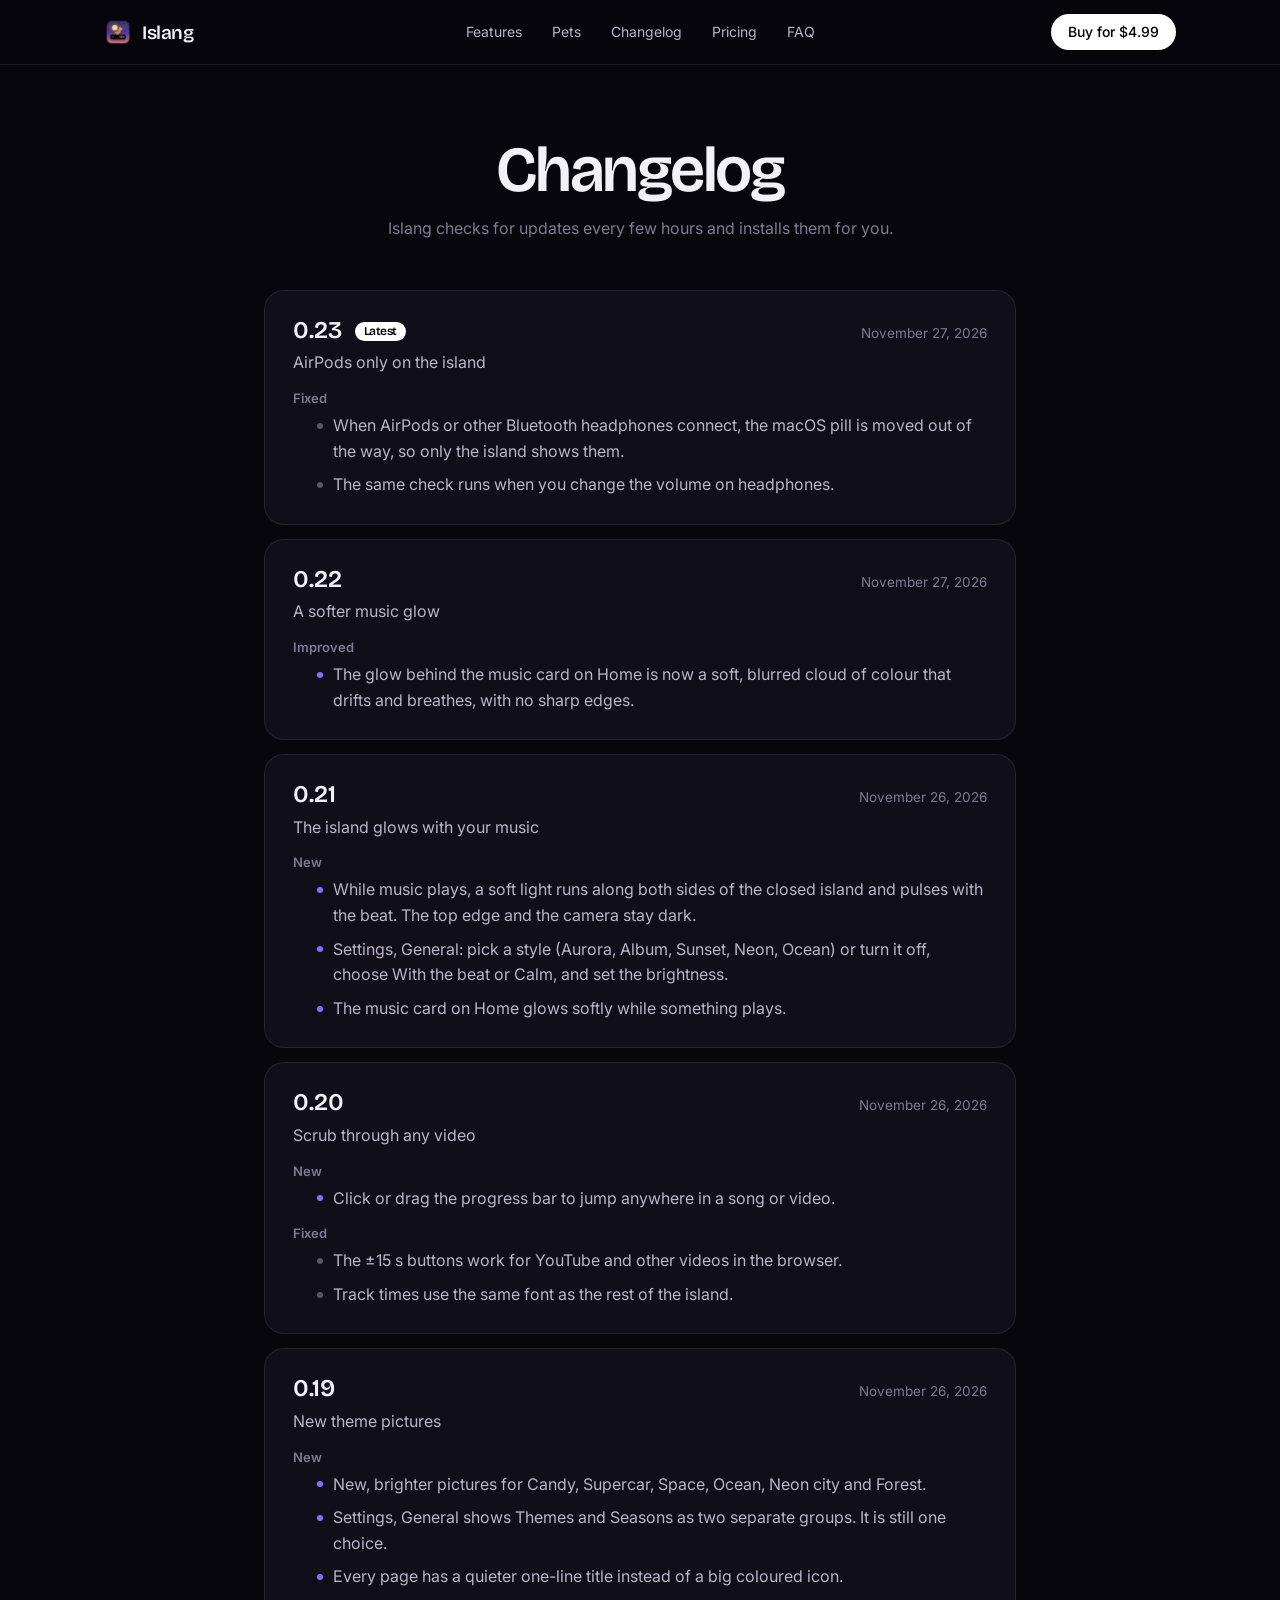
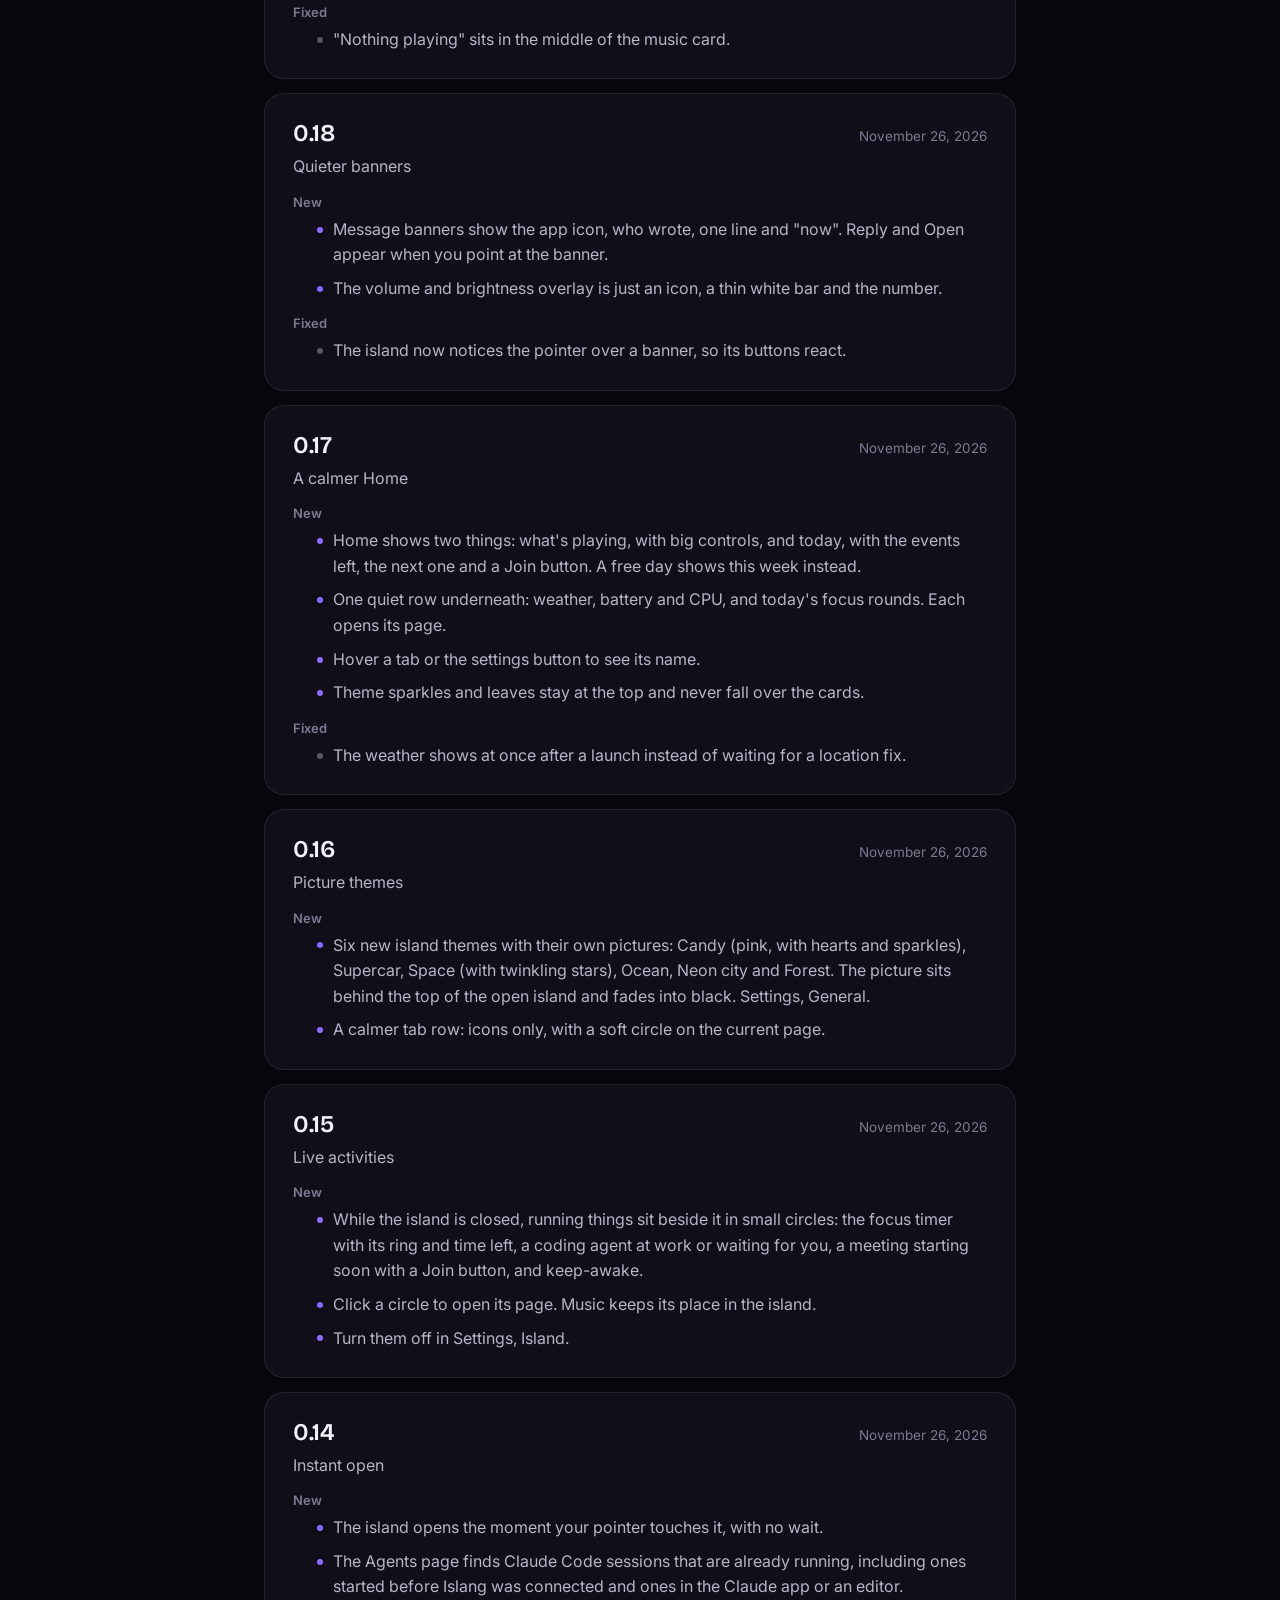
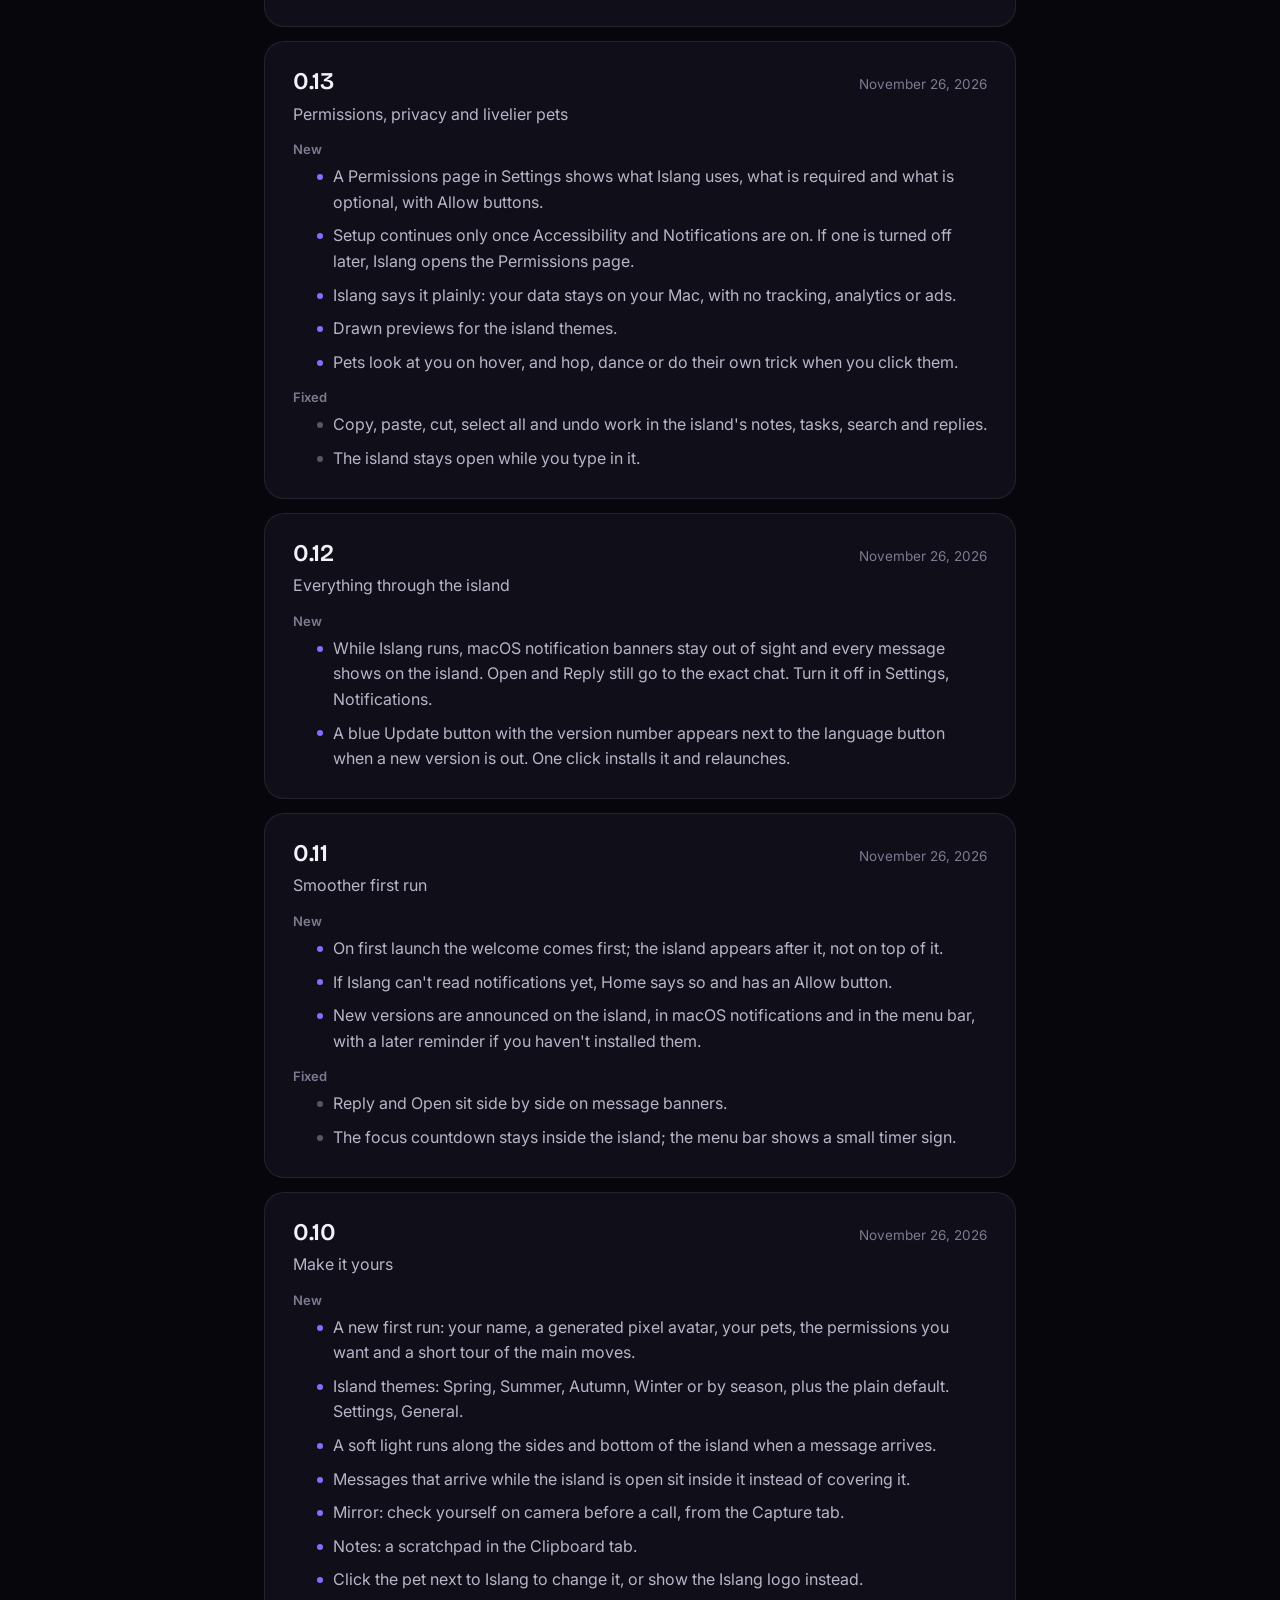
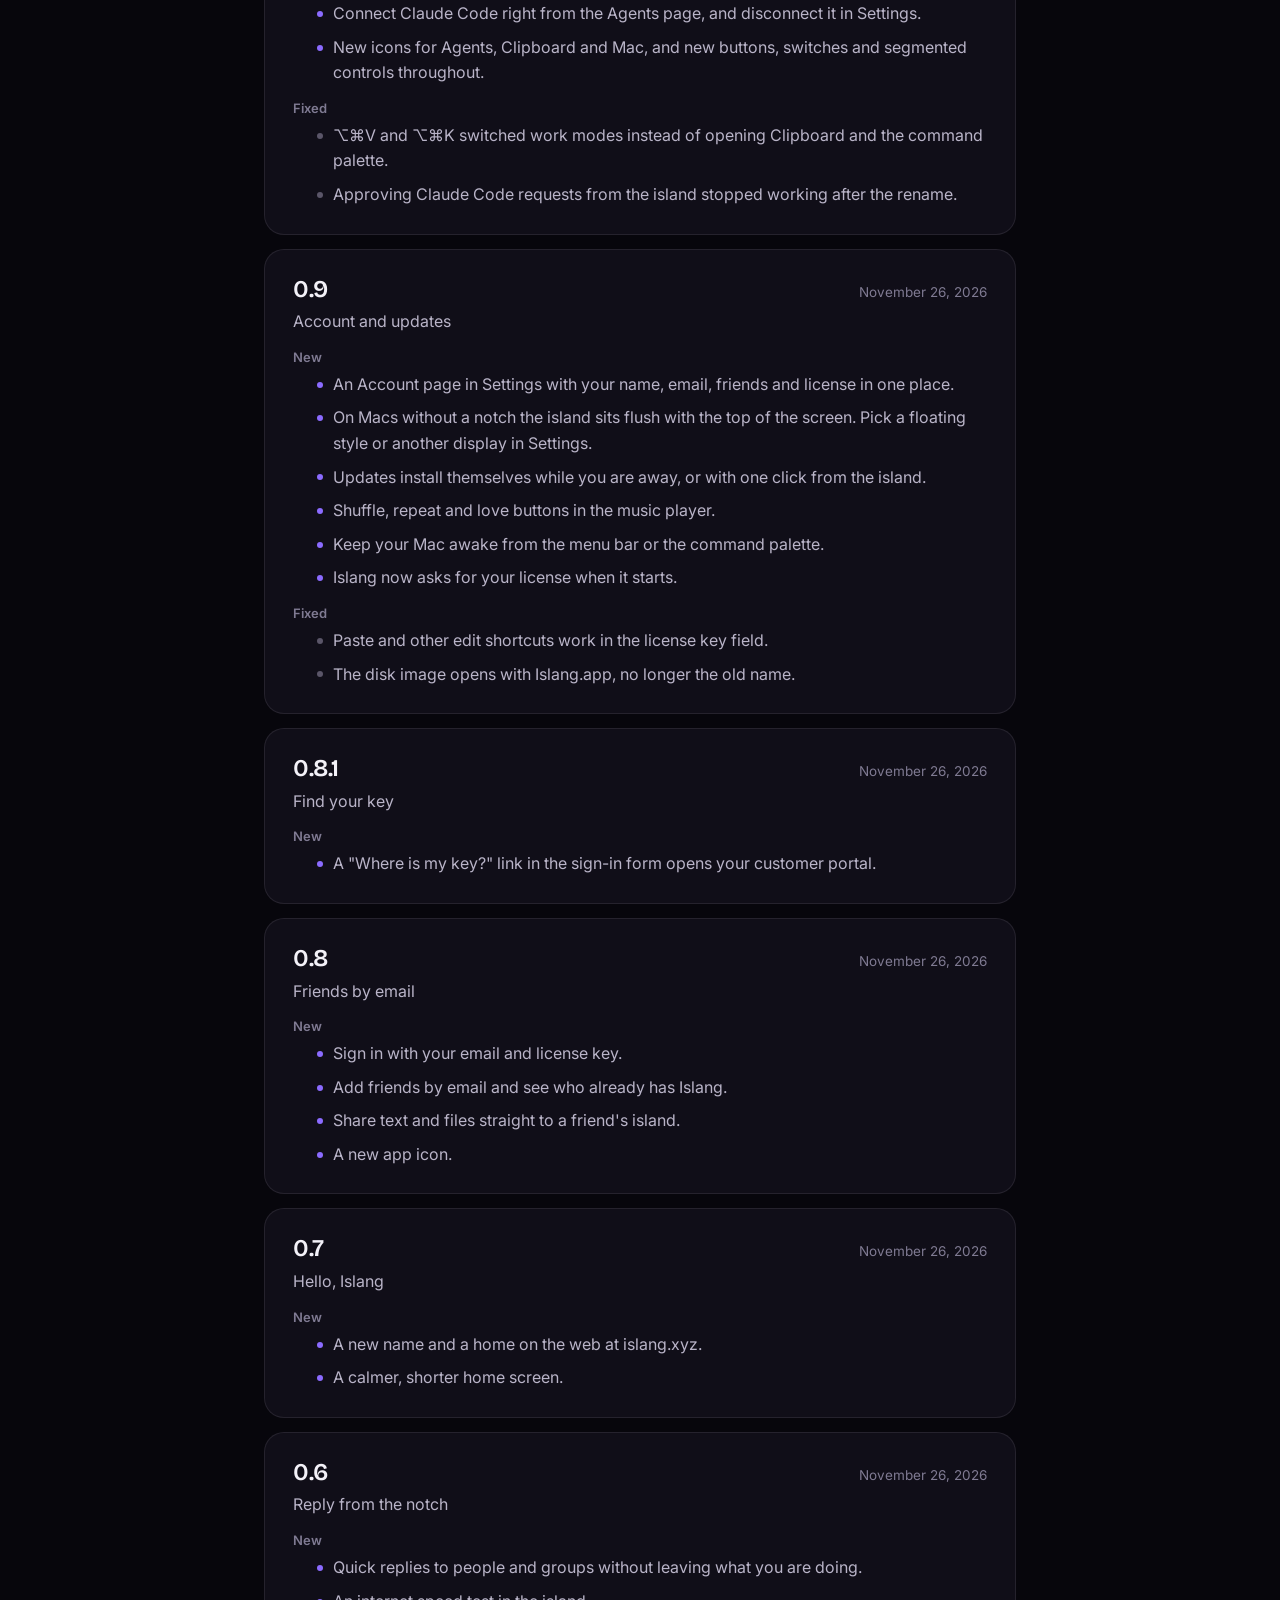
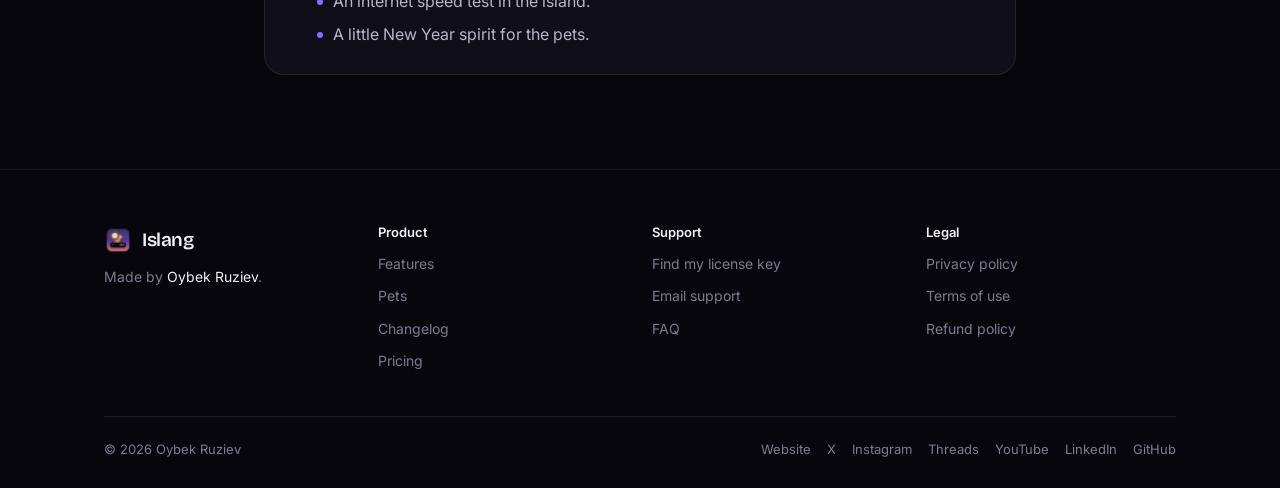
==== commit 05b243db: "Islang 0.23 Co-Authored-By: Claude Opus 5.5 <noreply@anthropic.com> Claude-Session: https://claude.a" ====
--- a/changelog/index.html
+++ b/changelog/index.html
@@ -35,7 +35,7 @@
   </div>
 </header>
 <main id="main">
-<article class="doc" style="max-width:800px"><h1>Changelog</h1><p class="meta">Islang checks for updates every few hours and installs them for you.</p><div class="log"><article class="ver" id="v0.22"><header><h3>0.22 <span class=tag>Latest</span></h3><time datetime="2026-11-27">November 27, 2026</time></header><p class="sum">A softer music glow</p><h4>Improved</h4><ul><li>The glow behind the music card on Home is now a soft, blurred cloud of colour that drifts and breathes, with no sharp edges.</li></ul></article><article class="ver" id="v0.21"><header><h3>0.21</h3><time datetime="2026-11-26">November 26, 2026</time></header><p class="sum">The island glows with your music</p><h4>New</h4><ul><li>While music plays, a soft light runs along both sides of the closed island and pulses with the beat. The top edge and the camera stay dark.</li><li>Settings, General: pick a style (Aurora, Album, Sunset, Neon, Ocean) or turn it off, choose With the beat or Calm, and set the brightness.</li><li>The music card on Home glows softly while something plays.</li></ul></article><article class="ver" id="v0.20"><header><h3>0.20</h3><time datetime="2026-11-26">November 26, 2026</time></header><p class="sum">Scrub through any video</p><h4>New</h4><ul><li>Click or drag the progress bar to jump anywhere in a song or video.</li></ul><h4>Fixed</h4><ul><li class="fix">The ±15 s buttons work for YouTube and other videos in the browser.</li><li class="fix">Track times use the same font as the rest of the island.</li></ul></article><article class="ver" id="v0.19"><header><h3>0.19</h3><time datetime="2026-11-26">November 26, 2026</time></header><p class="sum">New theme pictures</p><h4>New</h4><ul><li>New, brighter pictures for Candy, Supercar, Space, Ocean, Neon city and Forest.</li><li>Settings, General shows Themes and Seasons as two separate groups. It is still one choice.</li><li>Every page has a quieter one-line title instead of a big coloured icon.</li></ul><h4>Fixed</h4><ul><li class="fix">"Nothing playing" sits in the middle of the music card.</li></ul></article><article class="ver" id="v0.18"><header><h3>0.18</h3><time datetime="2026-11-26">November 26, 2026</time></header><p class="sum">Quieter banners</p><h4>New</h4><ul><li>Message banners show the app icon, who wrote, one line and "now". Reply and Open appear when you point at the banner.</li><li>The volume and brightness overlay is just an icon, a thin white bar and the number.</li></ul><h4>Fixed</h4><ul><li class="fix">The island now notices the pointer over a banner, so its buttons react.</li></ul></article><article class="ver" id="v0.17"><header><h3>0.17</h3><time datetime="2026-11-26">November 26, 2026</time></header><p class="sum">A calmer Home</p><h4>New</h4><ul><li>Home shows two things: what's playing, with big controls, and today, with the events left, the next one and a Join button. A free day shows this week instead.</li><li>One quiet row underneath: weather, battery and CPU, and today's focus rounds. Each opens its page.</li><li>Hover a tab or the settings button to see its name.</li><li>Theme sparkles and leaves stay at the top and never fall over the cards.</li></ul><h4>Fixed</h4><ul><li class="fix">The weather shows at once after a launch instead of waiting for a location fix.</li></ul></article><article class="ver" id="v0.16"><header><h3>0.16</h3><time datetime="2026-11-26">November 26, 2026</time></header><p class="sum">Picture themes</p><h4>New</h4><ul><li>Six new island themes with their own pictures: Candy (pink, with hearts and sparkles), Supercar, Space (with twinkling stars), Ocean, Neon city and Forest. The picture sits behind the top of the open island and fades into black. Settings, General.</li><li>A calmer tab row: icons only, with a soft circle on the current page.</li></ul></article><article class="ver" id="v0.15"><header><h3>0.15</h3><time datetime="2026-11-26">November 26, 2026</time></header><p class="sum">Live activities</p><h4>New</h4><ul><li>While the island is closed, running things sit beside it in small circles: the focus timer with its ring and time left, a coding agent at work or waiting for you, a meeting starting soon with a Join button, and keep-awake.</li><li>Click a circle to open its page. Music keeps its place in the island.</li><li>Turn them off in Settings, Island.</li></ul></article><article class="ver" id="v0.14"><header><h3>0.14</h3><time datetime="2026-11-26">November 26, 2026</time></header><p class="sum">Instant open</p><h4>New</h4><ul><li>The island opens the moment your pointer touches it, with no wait.</li><li>The Agents page finds Claude Code sessions that are already running, including ones started before Islang was connected and ones in the Claude app or an editor.</li></ul></article><article class="ver" id="v0.13"><header><h3>0.13</h3><time datetime="2026-11-26">November 26, 2026</time></header><p class="sum">Permissions, privacy and livelier pets</p><h4>New</h4><ul><li>A Permissions page in Settings shows what Islang uses, what is required and what is optional, with Allow buttons.</li><li>Setup continues only once Accessibility and Notifications are on. If one is turned off later, Islang opens the Permissions page.</li><li>Islang says it plainly: your data stays on your Mac, with no tracking, analytics or ads.</li><li>Drawn previews for the island themes.</li><li>Pets look at you on hover, and hop, dance or do their own trick when you click them.</li></ul><h4>Fixed</h4><ul><li class="fix">Copy, paste, cut, select all and undo work in the island's notes, tasks, search and replies.</li><li class="fix">The island stays open while you type in it.</li></ul></article><article class="ver" id="v0.12"><header><h3>0.12</h3><time datetime="2026-11-26">November 26, 2026</time></header><p class="sum">Everything through the island</p><h4>New</h4><ul><li>While Islang runs, macOS notification banners stay out of sight and every message shows on the island. Open and Reply still go to the exact chat. Turn it off in Settings, Notifications.</li><li>A blue Update button with the version number appears next to the language button when a new version is out. One click installs it and relaunches.</li></ul></article><article class="ver" id="v0.11"><header><h3>0.11</h3><time datetime="2026-11-26">November 26, 2026</time></header><p class="sum">Smoother first run</p><h4>New</h4><ul><li>On first launch the welcome comes first; the island appears after it, not on top of it.</li><li>If Islang can't read notifications yet, Home says so and has an Allow button.</li><li>New versions are announced on the island, in macOS notifications and in the menu bar, with a later reminder if you haven't installed them.</li></ul><h4>Fixed</h4><ul><li class="fix">Reply and Open sit side by side on message banners.</li><li class="fix">The focus countdown stays inside the island; the menu bar shows a small timer sign.</li></ul></article><article class="ver" id="v0.10"><header><h3>0.10</h3><time datetime="2026-11-26">November 26, 2026</time></header><p class="sum">Make it yours</p><h4>New</h4><ul><li>A new first run: your name, a generated pixel avatar, your pets, the permissions you want and a short tour of the main moves.</li><li>Island themes: Spring, Summer, Autumn, Winter or by season, plus the plain default. Settings, General.</li><li>A soft light runs along the sides and bottom of the island when a message arrives.</li><li>Messages that arrive while the island is open sit inside it instead of covering it.</li><li>Mirror: check yourself on camera before a call, from the Capture tab.</li><li>Notes: a scratchpad in the Clipboard tab.</li><li>Click the pet next to Islang to change it, or show the Islang logo instead.</li><li>Connect Claude Code right from the Agents page, and disconnect it in Settings.</li><li>New icons for Agents, Clipboard and Mac, and new buttons, switches and segmented controls throughout.</li></ul><h4>Fixed</h4><ul><li class="fix">⌥⌘V and ⌥⌘K switched work modes instead of opening Clipboard and the command palette.</li><li class="fix">Approving Claude Code requests from the island stopped working after the rename.</li></ul></article><article class="ver" id="v0.9"><header><h3>0.9</h3><time datetime="2026-11-26">November 26, 2026</time></header><p class="sum">Account and updates</p><h4>New</h4><ul><li>An Account page in Settings with your name, email, friends and license in one place.</li><li>On Macs without a notch the island sits flush with the top of the screen. Pick a floating style or another display in Settings.</li><li>Updates install themselves while you are away, or with one click from the island.</li><li>Shuffle, repeat and love buttons in the music player.</li><li>Keep your Mac awake from the menu bar or the command palette.</li><li>Islang now asks for your license when it starts.</li></ul><h4>Fixed</h4><ul><li class="fix">Paste and other edit shortcuts work in the license key field.</li><li class="fix">The disk image opens with Islang.app, no longer the old name.</li></ul></article><article class="ver" id="v0.8.1"><header><h3>0.8.1</h3><time datetime="2026-11-26">November 26, 2026</time></header><p class="sum">Find your key</p><h4>New</h4><ul><li>A "Where is my key?" link in the sign-in form opens your customer portal.</li></ul></article><article class="ver" id="v0.8"><header><h3>0.8</h3><time datetime="2026-11-26">November 26, 2026</time></header><p class="sum">Friends by email</p><h4>New</h4><ul><li>Sign in with your email and license key.</li><li>Add friends by email and see who already has Islang.</li><li>Share text and files straight to a friend's island.</li><li>A new app icon.</li></ul></article><article class="ver" id="v0.7"><header><h3>0.7</h3><time datetime="2026-11-26">November 26, 2026</time></header><p class="sum">Hello, Islang</p><h4>New</h4><ul><li>A new name and a home on the web at islang.xyz.</li><li>A calmer, shorter home screen.</li></ul></article><article class="ver" id="v0.6"><header><h3>0.6</h3><time datetime="2026-11-26">November 26, 2026</time></header><p class="sum">Reply from the notch</p><h4>New</h4><ul><li>Quick replies to people and groups without leaving what you are doing.</li><li>An internet speed test in the island.</li><li>A little New Year spirit for the pets.</li></ul></article></div></article>
+<article class="doc" style="max-width:800px"><h1>Changelog</h1><p class="meta">Islang checks for updates every few hours and installs them for you.</p><div class="log"><article class="ver" id="v0.23"><header><h3>0.23 <span class=tag>Latest</span></h3><time datetime="2026-11-27">November 27, 2026</time></header><p class="sum">AirPods only on the island</p><h4>Fixed</h4><ul><li class="fix">When AirPods or other Bluetooth headphones connect, the macOS pill is moved out of the way, so only the island shows them.</li><li class="fix">The same check runs when you change the volume on headphones.</li></ul></article><article class="ver" id="v0.22"><header><h3>0.22</h3><time datetime="2026-11-27">November 27, 2026</time></header><p class="sum">A softer music glow</p><h4>Improved</h4><ul><li>The glow behind the music card on Home is now a soft, blurred cloud of colour that drifts and breathes, with no sharp edges.</li></ul></article><article class="ver" id="v0.21"><header><h3>0.21</h3><time datetime="2026-11-26">November 26, 2026</time></header><p class="sum">The island glows with your music</p><h4>New</h4><ul><li>While music plays, a soft light runs along both sides of the closed island and pulses with the beat. The top edge and the camera stay dark.</li><li>Settings, General: pick a style (Aurora, Album, Sunset, Neon, Ocean) or turn it off, choose With the beat or Calm, and set the brightness.</li><li>The music card on Home glows softly while something plays.</li></ul></article><article class="ver" id="v0.20"><header><h3>0.20</h3><time datetime="2026-11-26">November 26, 2026</time></header><p class="sum">Scrub through any video</p><h4>New</h4><ul><li>Click or drag the progress bar to jump anywhere in a song or video.</li></ul><h4>Fixed</h4><ul><li class="fix">The ±15 s buttons work for YouTube and other videos in the browser.</li><li class="fix">Track times use the same font as the rest of the island.</li></ul></article><article class="ver" id="v0.19"><header><h3>0.19</h3><time datetime="2026-11-26">November 26, 2026</time></header><p class="sum">New theme pictures</p><h4>New</h4><ul><li>New, brighter pictures for Candy, Supercar, Space, Ocean, Neon city and Forest.</li><li>Settings, General shows Themes and Seasons as two separate groups. It is still one choice.</li><li>Every page has a quieter one-line title instead of a big coloured icon.</li></ul><h4>Fixed</h4><ul><li class="fix">"Nothing playing" sits in the middle of the music card.</li></ul></article><article class="ver" id="v0.18"><header><h3>0.18</h3><time datetime="2026-11-26">November 26, 2026</time></header><p class="sum">Quieter banners</p><h4>New</h4><ul><li>Message banners show the app icon, who wrote, one line and "now". Reply and Open appear when you point at the banner.</li><li>The volume and brightness overlay is just an icon, a thin white bar and the number.</li></ul><h4>Fixed</h4><ul><li class="fix">The island now notices the pointer over a banner, so its buttons react.</li></ul></article><article class="ver" id="v0.17"><header><h3>0.17</h3><time datetime="2026-11-26">November 26, 2026</time></header><p class="sum">A calmer Home</p><h4>New</h4><ul><li>Home shows two things: what's playing, with big controls, and today, with the events left, the next one and a Join button. A free day shows this week instead.</li><li>One quiet row underneath: weather, battery and CPU, and today's focus rounds. Each opens its page.</li><li>Hover a tab or the settings button to see its name.</li><li>Theme sparkles and leaves stay at the top and never fall over the cards.</li></ul><h4>Fixed</h4><ul><li class="fix">The weather shows at once after a launch instead of waiting for a location fix.</li></ul></article><article class="ver" id="v0.16"><header><h3>0.16</h3><time datetime="2026-11-26">November 26, 2026</time></header><p class="sum">Picture themes</p><h4>New</h4><ul><li>Six new island themes with their own pictures: Candy (pink, with hearts and sparkles), Supercar, Space (with twinkling stars), Ocean, Neon city and Forest. The picture sits behind the top of the open island and fades into black. Settings, General.</li><li>A calmer tab row: icons only, with a soft circle on the current page.</li></ul></article><article class="ver" id="v0.15"><header><h3>0.15</h3><time datetime="2026-11-26">November 26, 2026</time></header><p class="sum">Live activities</p><h4>New</h4><ul><li>While the island is closed, running things sit beside it in small circles: the focus timer with its ring and time left, a coding agent at work or waiting for you, a meeting starting soon with a Join button, and keep-awake.</li><li>Click a circle to open its page. Music keeps its place in the island.</li><li>Turn them off in Settings, Island.</li></ul></article><article class="ver" id="v0.14"><header><h3>0.14</h3><time datetime="2026-11-26">November 26, 2026</time></header><p class="sum">Instant open</p><h4>New</h4><ul><li>The island opens the moment your pointer touches it, with no wait.</li><li>The Agents page finds Claude Code sessions that are already running, including ones started before Islang was connected and ones in the Claude app or an editor.</li></ul></article><article class="ver" id="v0.13"><header><h3>0.13</h3><time datetime="2026-11-26">November 26, 2026</time></header><p class="sum">Permissions, privacy and livelier pets</p><h4>New</h4><ul><li>A Permissions page in Settings shows what Islang uses, what is required and what is optional, with Allow buttons.</li><li>Setup continues only once Accessibility and Notifications are on. If one is turned off later, Islang opens the Permissions page.</li><li>Islang says it plainly: your data stays on your Mac, with no tracking, analytics or ads.</li><li>Drawn previews for the island themes.</li><li>Pets look at you on hover, and hop, dance or do their own trick when you click them.</li></ul><h4>Fixed</h4><ul><li class="fix">Copy, paste, cut, select all and undo work in the island's notes, tasks, search and replies.</li><li class="fix">The island stays open while you type in it.</li></ul></article><article class="ver" id="v0.12"><header><h3>0.12</h3><time datetime="2026-11-26">November 26, 2026</time></header><p class="sum">Everything through the island</p><h4>New</h4><ul><li>While Islang runs, macOS notification banners stay out of sight and every message shows on the island. Open and Reply still go to the exact chat. Turn it off in Settings, Notifications.</li><li>A blue Update button with the version number appears next to the language button when a new version is out. One click installs it and relaunches.</li></ul></article><article class="ver" id="v0.11"><header><h3>0.11</h3><time datetime="2026-11-26">November 26, 2026</time></header><p class="sum">Smoother first run</p><h4>New</h4><ul><li>On first launch the welcome comes first; the island appears after it, not on top of it.</li><li>If Islang can't read notifications yet, Home says so and has an Allow button.</li><li>New versions are announced on the island, in macOS notifications and in the menu bar, with a later reminder if you haven't installed them.</li></ul><h4>Fixed</h4><ul><li class="fix">Reply and Open sit side by side on message banners.</li><li class="fix">The focus countdown stays inside the island; the menu bar shows a small timer sign.</li></ul></article><article class="ver" id="v0.10"><header><h3>0.10</h3><time datetime="2026-11-26">November 26, 2026</time></header><p class="sum">Make it yours</p><h4>New</h4><ul><li>A new first run: your name, a generated pixel avatar, your pets, the permissions you want and a short tour of the main moves.</li><li>Island themes: Spring, Summer, Autumn, Winter or by season, plus the plain default. Settings, General.</li><li>A soft light runs along the sides and bottom of the island when a message arrives.</li><li>Messages that arrive while the island is open sit inside it instead of covering it.</li><li>Mirror: check yourself on camera before a call, from the Capture tab.</li><li>Notes: a scratchpad in the Clipboard tab.</li><li>Click the pet next to Islang to change it, or show the Islang logo instead.</li><li>Connect Claude Code right from the Agents page, and disconnect it in Settings.</li><li>New icons for Agents, Clipboard and Mac, and new buttons, switches and segmented controls throughout.</li></ul><h4>Fixed</h4><ul><li class="fix">⌥⌘V and ⌥⌘K switched work modes instead of opening Clipboard and the command palette.</li><li class="fix">Approving Claude Code requests from the island stopped working after the rename.</li></ul></article><article class="ver" id="v0.9"><header><h3>0.9</h3><time datetime="2026-11-26">November 26, 2026</time></header><p class="sum">Account and updates</p><h4>New</h4><ul><li>An Account page in Settings with your name, email, friends and license in one place.</li><li>On Macs without a notch the island sits flush with the top of the screen. Pick a floating style or another display in Settings.</li><li>Updates install themselves while you are away, or with one click from the island.</li><li>Shuffle, repeat and love buttons in the music player.</li><li>Keep your Mac awake from the menu bar or the command palette.</li><li>Islang now asks for your license when it starts.</li></ul><h4>Fixed</h4><ul><li class="fix">Paste and other edit shortcuts work in the license key field.</li><li class="fix">The disk image opens with Islang.app, no longer the old name.</li></ul></article><article class="ver" id="v0.8.1"><header><h3>0.8.1</h3><time datetime="2026-11-26">November 26, 2026</time></header><p class="sum">Find your key</p><h4>New</h4><ul><li>A "Where is my key?" link in the sign-in form opens your customer portal.</li></ul></article><article class="ver" id="v0.8"><header><h3>0.8</h3><time datetime="2026-11-26">November 26, 2026</time></header><p class="sum">Friends by email</p><h4>New</h4><ul><li>Sign in with your email and license key.</li><li>Add friends by email and see who already has Islang.</li><li>Share text and files straight to a friend's island.</li><li>A new app icon.</li></ul></article><article class="ver" id="v0.7"><header><h3>0.7</h3><time datetime="2026-11-26">November 26, 2026</time></header><p class="sum">Hello, Islang</p><h4>New</h4><ul><li>A new name and a home on the web at islang.xyz.</li><li>A calmer, shorter home screen.</li></ul></article><article class="ver" id="v0.6"><header><h3>0.6</h3><time datetime="2026-11-26">November 26, 2026</time></header><p class="sum">Reply from the notch</p><h4>New</h4><ul><li>Quick replies to people and groups without leaving what you are doing.</li><li>An internet speed test in the island.</li><li>A little New Year spirit for the pets.</li></ul></article></div></article>
 </main>
 <footer>
   <div class="wrap">
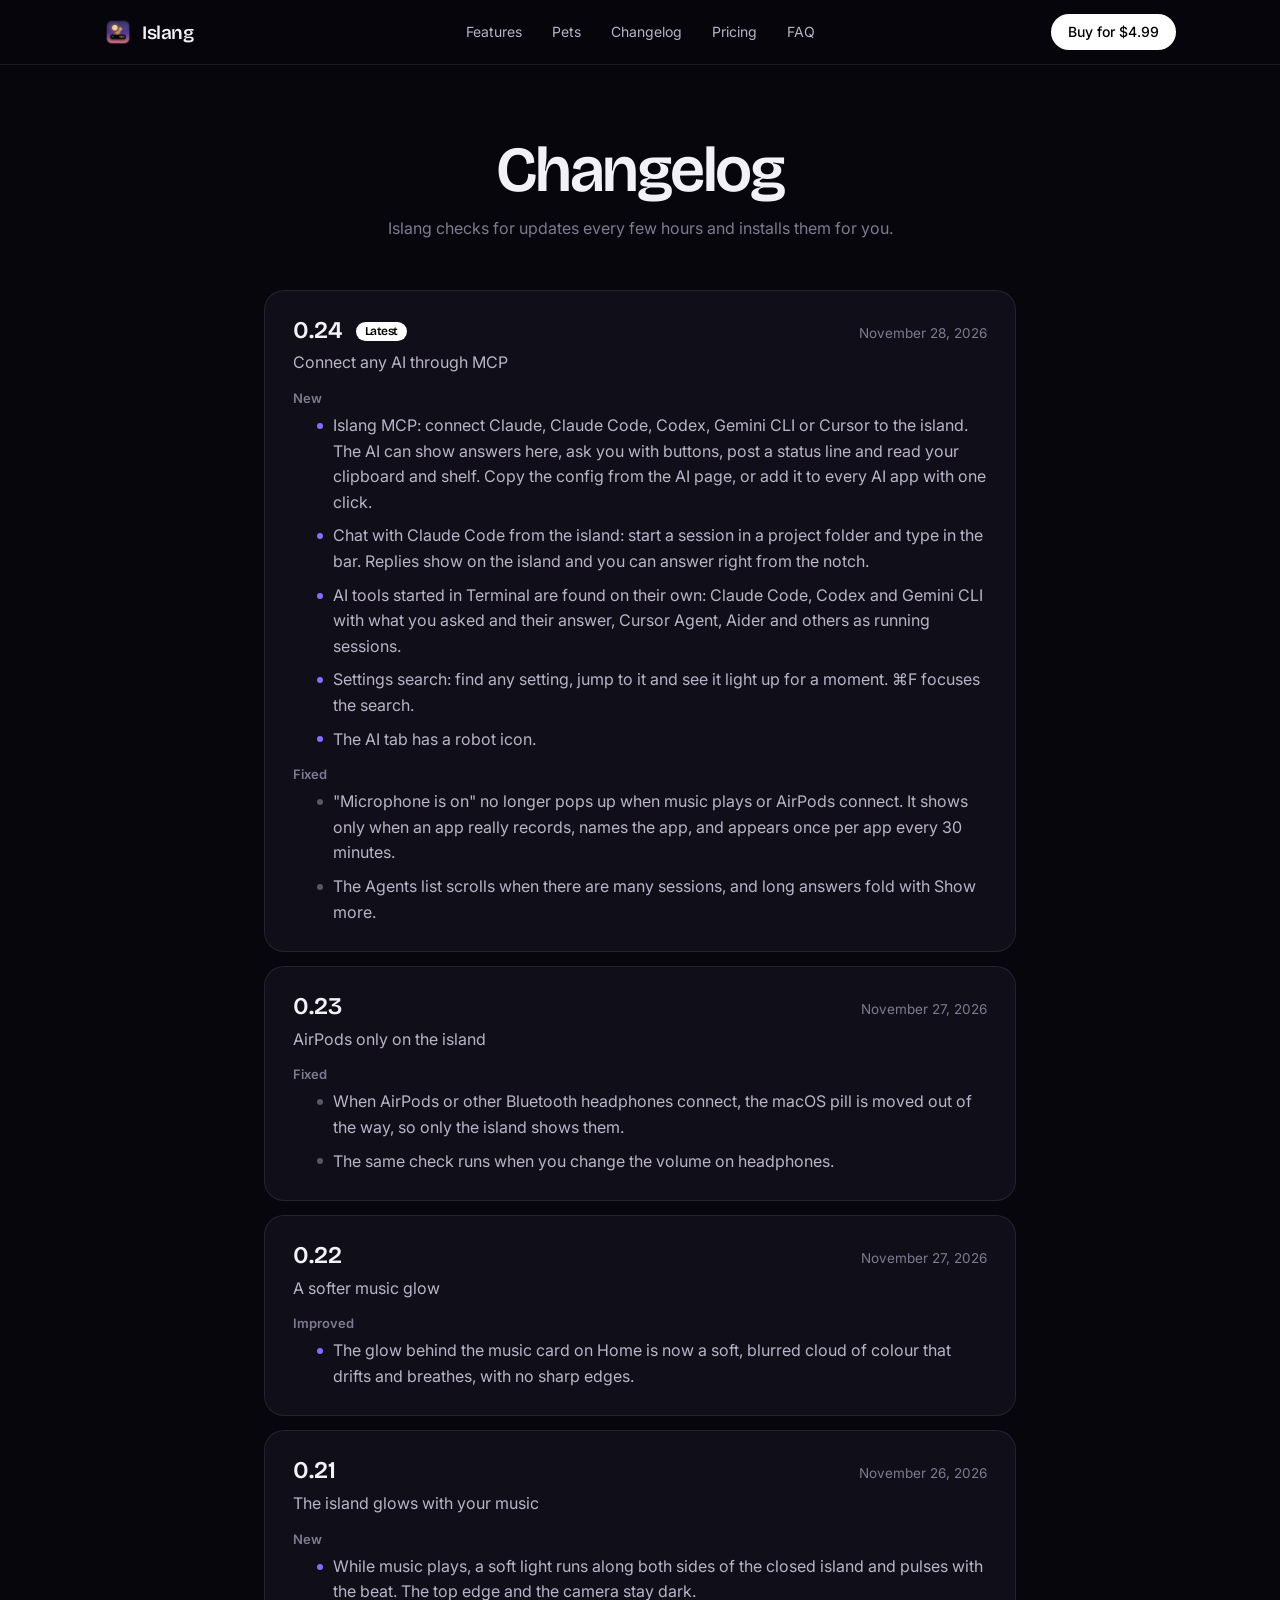
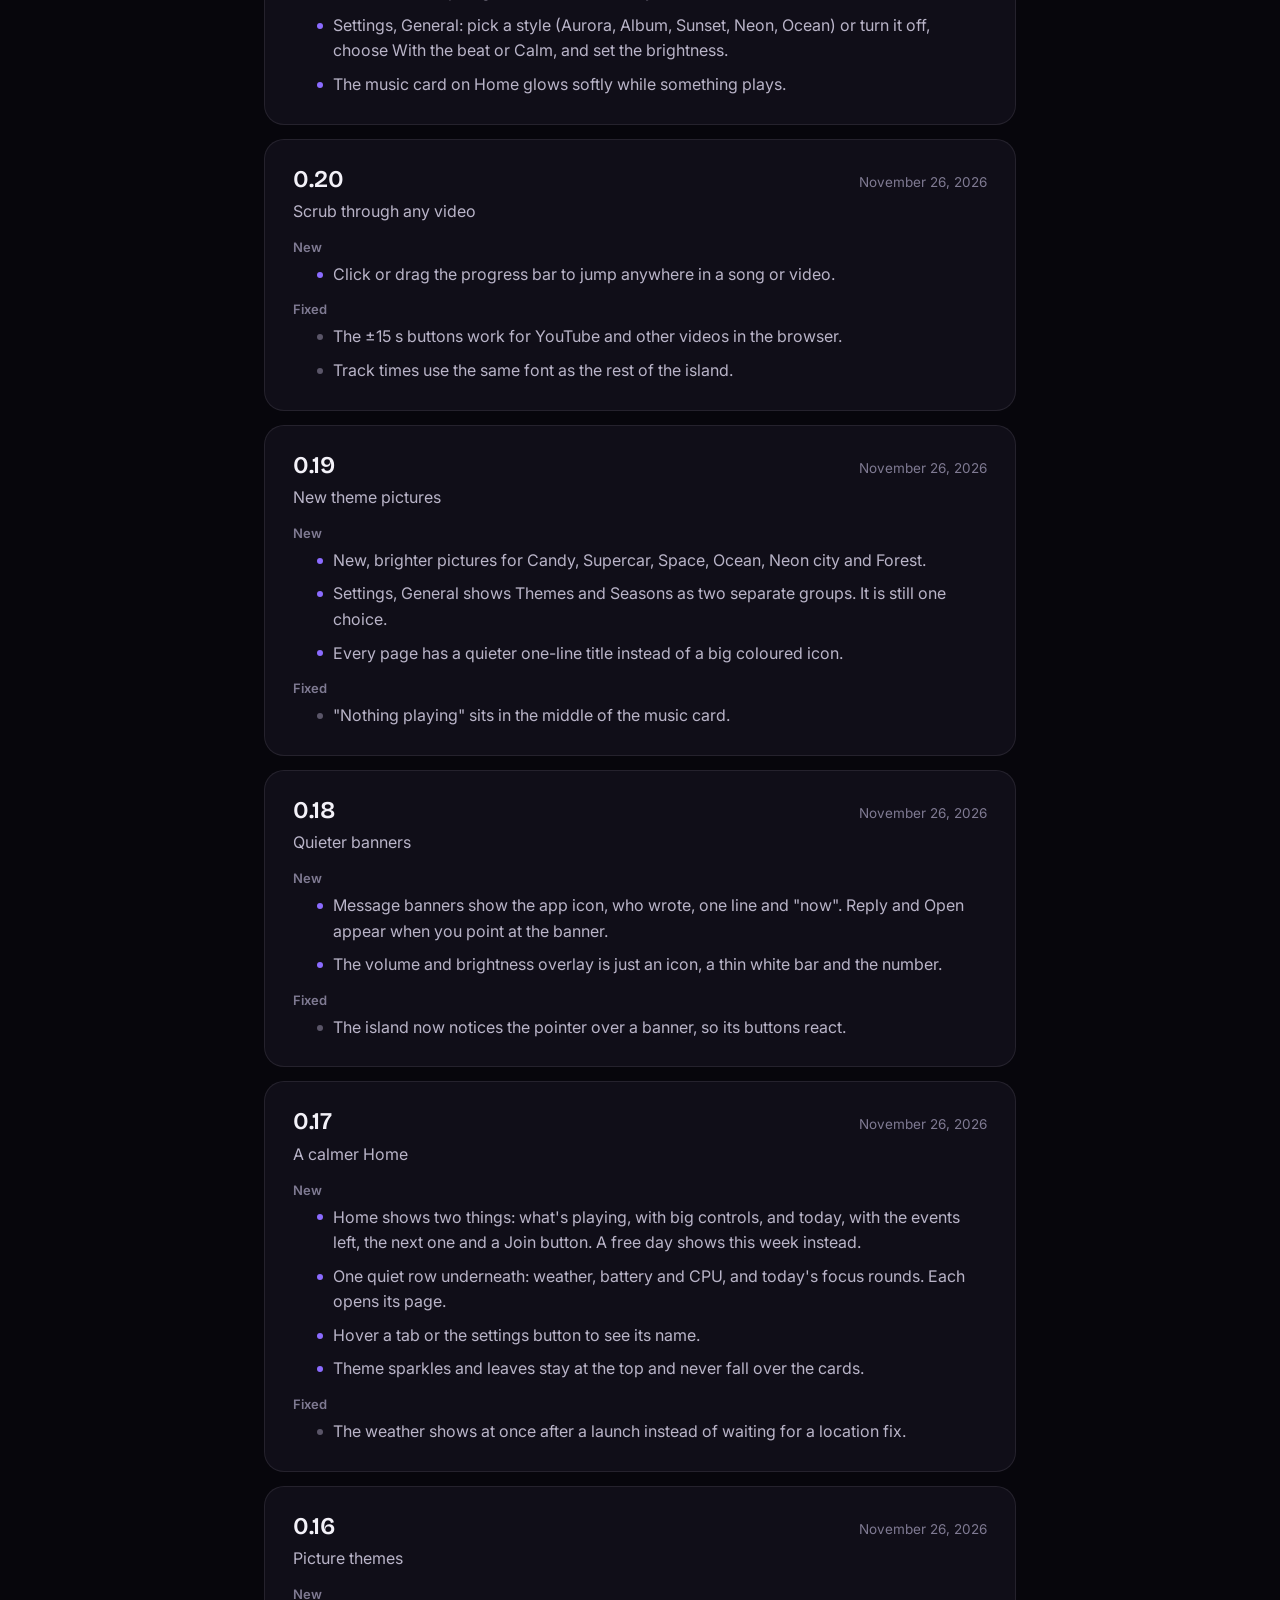
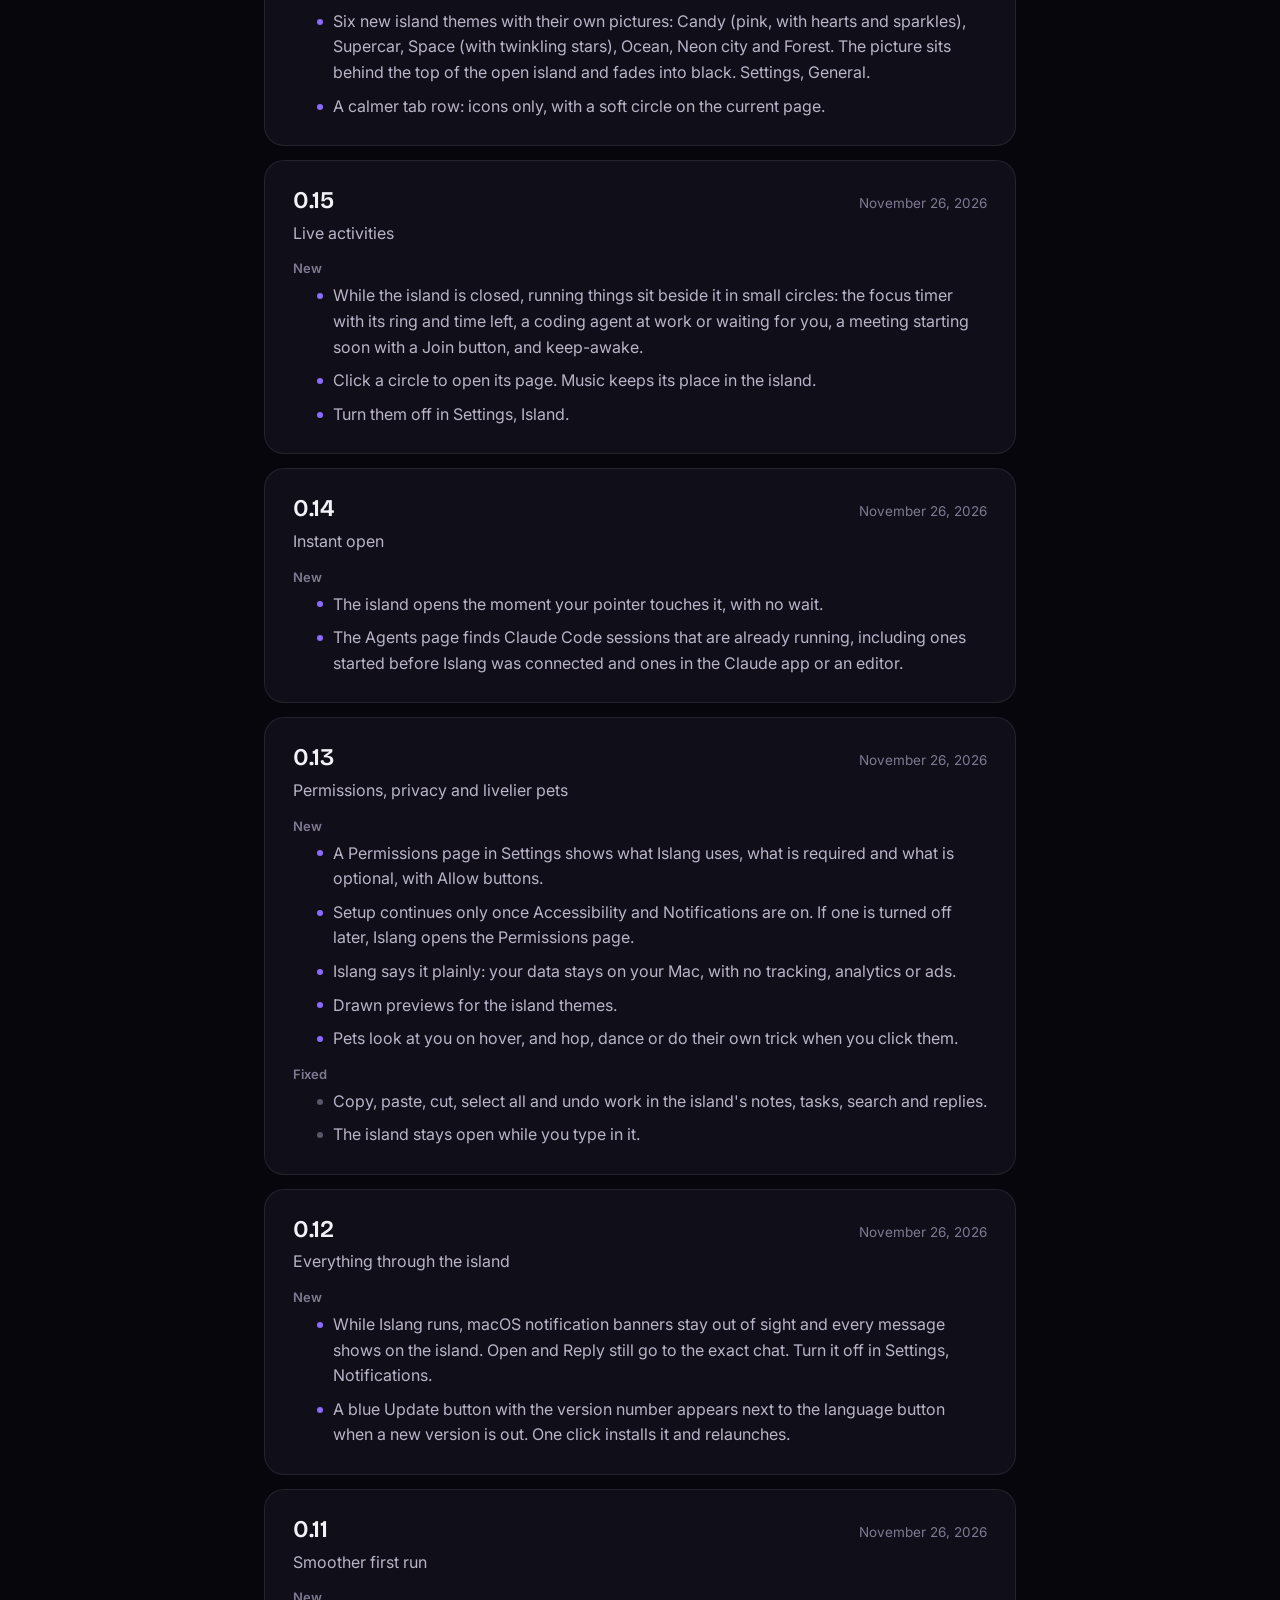
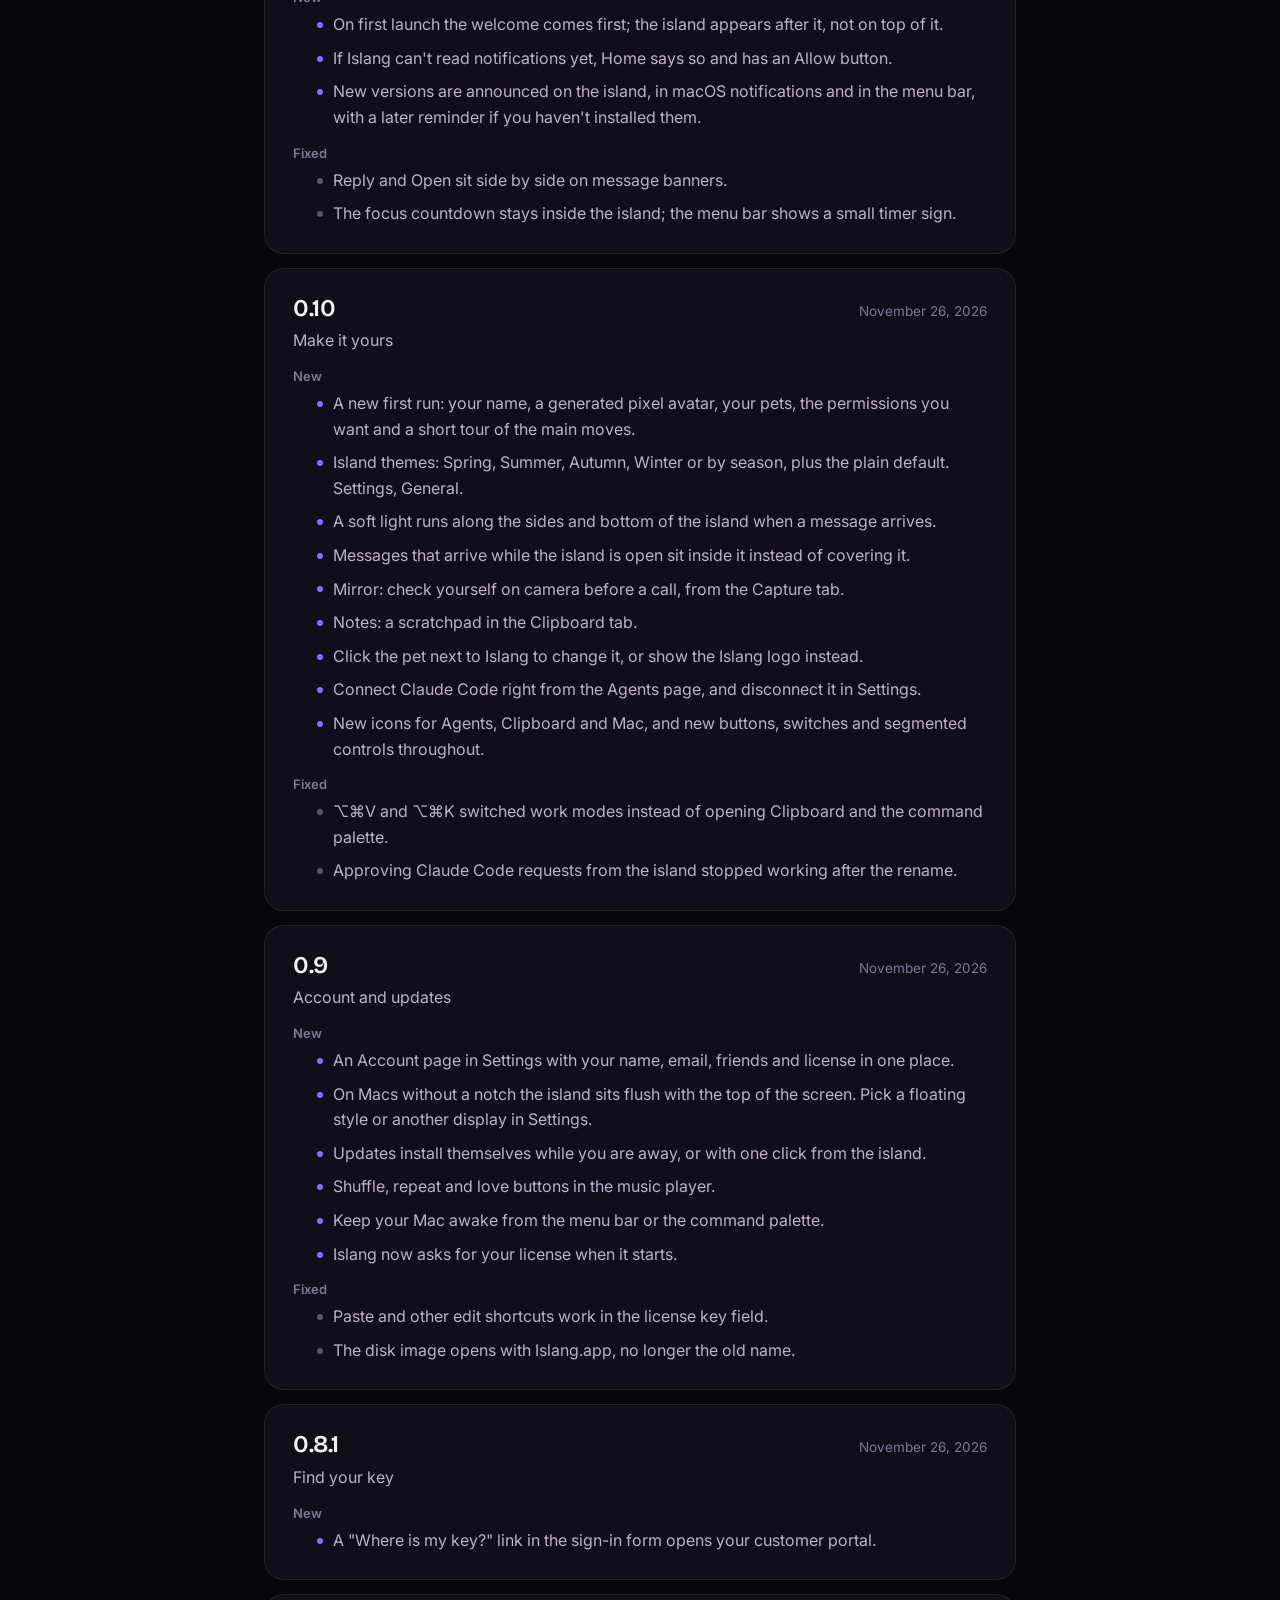
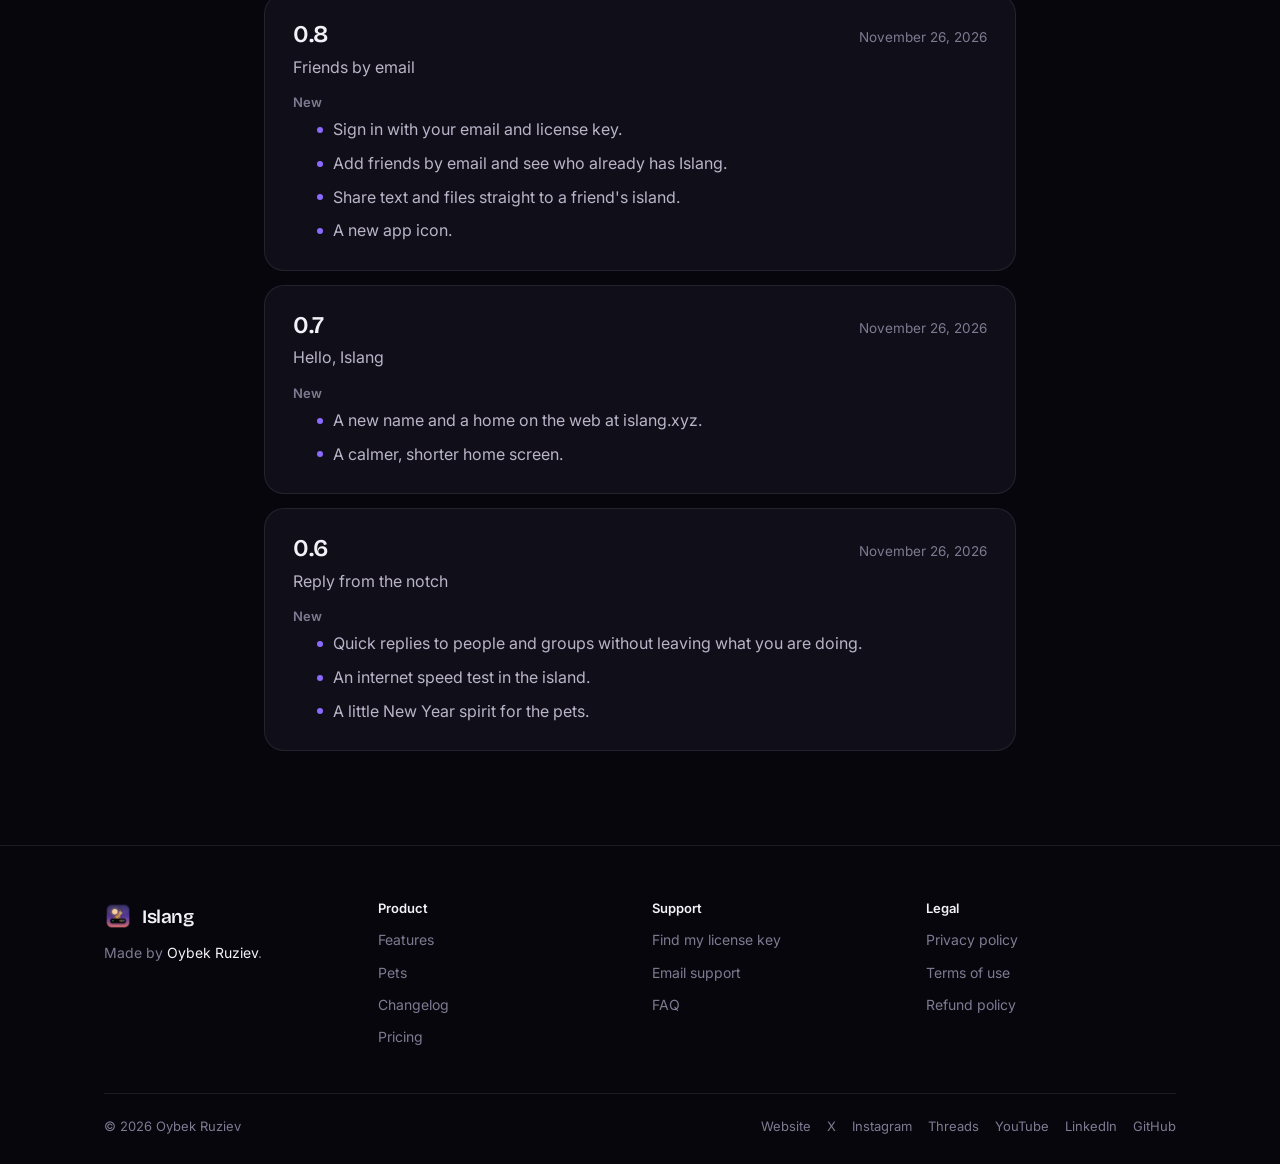
==== commit 6a098adc: "Islang 0.24 Co-Authored-By: Claude Opus 5.5 <noreply@anthropic.com> Claude-Session: https://claude.a" ====
--- a/changelog/index.html
+++ b/changelog/index.html
@@ -35,7 +35,7 @@
   </div>
 </header>
 <main id="main">
-<article class="doc" style="max-width:800px"><h1>Changelog</h1><p class="meta">Islang checks for updates every few hours and installs them for you.</p><div class="log"><article class="ver" id="v0.23"><header><h3>0.23 <span class=tag>Latest</span></h3><time datetime="2026-11-27">November 27, 2026</time></header><p class="sum">AirPods only on the island</p><h4>Fixed</h4><ul><li class="fix">When AirPods or other Bluetooth headphones connect, the macOS pill is moved out of the way, so only the island shows them.</li><li class="fix">The same check runs when you change the volume on headphones.</li></ul></article><article class="ver" id="v0.22"><header><h3>0.22</h3><time datetime="2026-11-27">November 27, 2026</time></header><p class="sum">A softer music glow</p><h4>Improved</h4><ul><li>The glow behind the music card on Home is now a soft, blurred cloud of colour that drifts and breathes, with no sharp edges.</li></ul></article><article class="ver" id="v0.21"><header><h3>0.21</h3><time datetime="2026-11-26">November 26, 2026</time></header><p class="sum">The island glows with your music</p><h4>New</h4><ul><li>While music plays, a soft light runs along both sides of the closed island and pulses with the beat. The top edge and the camera stay dark.</li><li>Settings, General: pick a style (Aurora, Album, Sunset, Neon, Ocean) or turn it off, choose With the beat or Calm, and set the brightness.</li><li>The music card on Home glows softly while something plays.</li></ul></article><article class="ver" id="v0.20"><header><h3>0.20</h3><time datetime="2026-11-26">November 26, 2026</time></header><p class="sum">Scrub through any video</p><h4>New</h4><ul><li>Click or drag the progress bar to jump anywhere in a song or video.</li></ul><h4>Fixed</h4><ul><li class="fix">The ±15 s buttons work for YouTube and other videos in the browser.</li><li class="fix">Track times use the same font as the rest of the island.</li></ul></article><article class="ver" id="v0.19"><header><h3>0.19</h3><time datetime="2026-11-26">November 26, 2026</time></header><p class="sum">New theme pictures</p><h4>New</h4><ul><li>New, brighter pictures for Candy, Supercar, Space, Ocean, Neon city and Forest.</li><li>Settings, General shows Themes and Seasons as two separate groups. It is still one choice.</li><li>Every page has a quieter one-line title instead of a big coloured icon.</li></ul><h4>Fixed</h4><ul><li class="fix">"Nothing playing" sits in the middle of the music card.</li></ul></article><article class="ver" id="v0.18"><header><h3>0.18</h3><time datetime="2026-11-26">November 26, 2026</time></header><p class="sum">Quieter banners</p><h4>New</h4><ul><li>Message banners show the app icon, who wrote, one line and "now". Reply and Open appear when you point at the banner.</li><li>The volume and brightness overlay is just an icon, a thin white bar and the number.</li></ul><h4>Fixed</h4><ul><li class="fix">The island now notices the pointer over a banner, so its buttons react.</li></ul></article><article class="ver" id="v0.17"><header><h3>0.17</h3><time datetime="2026-11-26">November 26, 2026</time></header><p class="sum">A calmer Home</p><h4>New</h4><ul><li>Home shows two things: what's playing, with big controls, and today, with the events left, the next one and a Join button. A free day shows this week instead.</li><li>One quiet row underneath: weather, battery and CPU, and today's focus rounds. Each opens its page.</li><li>Hover a tab or the settings button to see its name.</li><li>Theme sparkles and leaves stay at the top and never fall over the cards.</li></ul><h4>Fixed</h4><ul><li class="fix">The weather shows at once after a launch instead of waiting for a location fix.</li></ul></article><article class="ver" id="v0.16"><header><h3>0.16</h3><time datetime="2026-11-26">November 26, 2026</time></header><p class="sum">Picture themes</p><h4>New</h4><ul><li>Six new island themes with their own pictures: Candy (pink, with hearts and sparkles), Supercar, Space (with twinkling stars), Ocean, Neon city and Forest. The picture sits behind the top of the open island and fades into black. Settings, General.</li><li>A calmer tab row: icons only, with a soft circle on the current page.</li></ul></article><article class="ver" id="v0.15"><header><h3>0.15</h3><time datetime="2026-11-26">November 26, 2026</time></header><p class="sum">Live activities</p><h4>New</h4><ul><li>While the island is closed, running things sit beside it in small circles: the focus timer with its ring and time left, a coding agent at work or waiting for you, a meeting starting soon with a Join button, and keep-awake.</li><li>Click a circle to open its page. Music keeps its place in the island.</li><li>Turn them off in Settings, Island.</li></ul></article><article class="ver" id="v0.14"><header><h3>0.14</h3><time datetime="2026-11-26">November 26, 2026</time></header><p class="sum">Instant open</p><h4>New</h4><ul><li>The island opens the moment your pointer touches it, with no wait.</li><li>The Agents page finds Claude Code sessions that are already running, including ones started before Islang was connected and ones in the Claude app or an editor.</li></ul></article><article class="ver" id="v0.13"><header><h3>0.13</h3><time datetime="2026-11-26">November 26, 2026</time></header><p class="sum">Permissions, privacy and livelier pets</p><h4>New</h4><ul><li>A Permissions page in Settings shows what Islang uses, what is required and what is optional, with Allow buttons.</li><li>Setup continues only once Accessibility and Notifications are on. If one is turned off later, Islang opens the Permissions page.</li><li>Islang says it plainly: your data stays on your Mac, with no tracking, analytics or ads.</li><li>Drawn previews for the island themes.</li><li>Pets look at you on hover, and hop, dance or do their own trick when you click them.</li></ul><h4>Fixed</h4><ul><li class="fix">Copy, paste, cut, select all and undo work in the island's notes, tasks, search and replies.</li><li class="fix">The island stays open while you type in it.</li></ul></article><article class="ver" id="v0.12"><header><h3>0.12</h3><time datetime="2026-11-26">November 26, 2026</time></header><p class="sum">Everything through the island</p><h4>New</h4><ul><li>While Islang runs, macOS notification banners stay out of sight and every message shows on the island. Open and Reply still go to the exact chat. Turn it off in Settings, Notifications.</li><li>A blue Update button with the version number appears next to the language button when a new version is out. One click installs it and relaunches.</li></ul></article><article class="ver" id="v0.11"><header><h3>0.11</h3><time datetime="2026-11-26">November 26, 2026</time></header><p class="sum">Smoother first run</p><h4>New</h4><ul><li>On first launch the welcome comes first; the island appears after it, not on top of it.</li><li>If Islang can't read notifications yet, Home says so and has an Allow button.</li><li>New versions are announced on the island, in macOS notifications and in the menu bar, with a later reminder if you haven't installed them.</li></ul><h4>Fixed</h4><ul><li class="fix">Reply and Open sit side by side on message banners.</li><li class="fix">The focus countdown stays inside the island; the menu bar shows a small timer sign.</li></ul></article><article class="ver" id="v0.10"><header><h3>0.10</h3><time datetime="2026-11-26">November 26, 2026</time></header><p class="sum">Make it yours</p><h4>New</h4><ul><li>A new first run: your name, a generated pixel avatar, your pets, the permissions you want and a short tour of the main moves.</li><li>Island themes: Spring, Summer, Autumn, Winter or by season, plus the plain default. Settings, General.</li><li>A soft light runs along the sides and bottom of the island when a message arrives.</li><li>Messages that arrive while the island is open sit inside it instead of covering it.</li><li>Mirror: check yourself on camera before a call, from the Capture tab.</li><li>Notes: a scratchpad in the Clipboard tab.</li><li>Click the pet next to Islang to change it, or show the Islang logo instead.</li><li>Connect Claude Code right from the Agents page, and disconnect it in Settings.</li><li>New icons for Agents, Clipboard and Mac, and new buttons, switches and segmented controls throughout.</li></ul><h4>Fixed</h4><ul><li class="fix">⌥⌘V and ⌥⌘K switched work modes instead of opening Clipboard and the command palette.</li><li class="fix">Approving Claude Code requests from the island stopped working after the rename.</li></ul></article><article class="ver" id="v0.9"><header><h3>0.9</h3><time datetime="2026-11-26">November 26, 2026</time></header><p class="sum">Account and updates</p><h4>New</h4><ul><li>An Account page in Settings with your name, email, friends and license in one place.</li><li>On Macs without a notch the island sits flush with the top of the screen. Pick a floating style or another display in Settings.</li><li>Updates install themselves while you are away, or with one click from the island.</li><li>Shuffle, repeat and love buttons in the music player.</li><li>Keep your Mac awake from the menu bar or the command palette.</li><li>Islang now asks for your license when it starts.</li></ul><h4>Fixed</h4><ul><li class="fix">Paste and other edit shortcuts work in the license key field.</li><li class="fix">The disk image opens with Islang.app, no longer the old name.</li></ul></article><article class="ver" id="v0.8.1"><header><h3>0.8.1</h3><time datetime="2026-11-26">November 26, 2026</time></header><p class="sum">Find your key</p><h4>New</h4><ul><li>A "Where is my key?" link in the sign-in form opens your customer portal.</li></ul></article><article class="ver" id="v0.8"><header><h3>0.8</h3><time datetime="2026-11-26">November 26, 2026</time></header><p class="sum">Friends by email</p><h4>New</h4><ul><li>Sign in with your email and license key.</li><li>Add friends by email and see who already has Islang.</li><li>Share text and files straight to a friend's island.</li><li>A new app icon.</li></ul></article><article class="ver" id="v0.7"><header><h3>0.7</h3><time datetime="2026-11-26">November 26, 2026</time></header><p class="sum">Hello, Islang</p><h4>New</h4><ul><li>A new name and a home on the web at islang.xyz.</li><li>A calmer, shorter home screen.</li></ul></article><article class="ver" id="v0.6"><header><h3>0.6</h3><time datetime="2026-11-26">November 26, 2026</time></header><p class="sum">Reply from the notch</p><h4>New</h4><ul><li>Quick replies to people and groups without leaving what you are doing.</li><li>An internet speed test in the island.</li><li>A little New Year spirit for the pets.</li></ul></article></div></article>
+<article class="doc" style="max-width:800px"><h1>Changelog</h1><p class="meta">Islang checks for updates every few hours and installs them for you.</p><div class="log"><article class="ver" id="v0.24"><header><h3>0.24 <span class=tag>Latest</span></h3><time datetime="2026-11-28">November 28, 2026</time></header><p class="sum">Connect any AI through MCP</p><h4>New</h4><ul><li>Islang MCP: connect Claude, Claude Code, Codex, Gemini CLI or Cursor to the island. The AI can show answers here, ask you with buttons, post a status line and read your clipboard and shelf. Copy the config from the AI page, or add it to every AI app with one click.</li><li>Chat with Claude Code from the island: start a session in a project folder and type in the bar. Replies show on the island and you can answer right from the notch.</li><li>AI tools started in Terminal are found on their own: Claude Code, Codex and Gemini CLI with what you asked and their answer, Cursor Agent, Aider and others as running sessions.</li><li>Settings search: find any setting, jump to it and see it light up for a moment. ⌘F focuses the search.</li><li>The AI tab has a robot icon.</li></ul><h4>Fixed</h4><ul><li class="fix">"Microphone is on" no longer pops up when music plays or AirPods connect. It shows only when an app really records, names the app, and appears once per app every 30 minutes.</li><li class="fix">The Agents list scrolls when there are many sessions, and long answers fold with Show more.</li></ul></article><article class="ver" id="v0.23"><header><h3>0.23</h3><time datetime="2026-11-27">November 27, 2026</time></header><p class="sum">AirPods only on the island</p><h4>Fixed</h4><ul><li class="fix">When AirPods or other Bluetooth headphones connect, the macOS pill is moved out of the way, so only the island shows them.</li><li class="fix">The same check runs when you change the volume on headphones.</li></ul></article><article class="ver" id="v0.22"><header><h3>0.22</h3><time datetime="2026-11-27">November 27, 2026</time></header><p class="sum">A softer music glow</p><h4>Improved</h4><ul><li>The glow behind the music card on Home is now a soft, blurred cloud of colour that drifts and breathes, with no sharp edges.</li></ul></article><article class="ver" id="v0.21"><header><h3>0.21</h3><time datetime="2026-11-26">November 26, 2026</time></header><p class="sum">The island glows with your music</p><h4>New</h4><ul><li>While music plays, a soft light runs along both sides of the closed island and pulses with the beat. The top edge and the camera stay dark.</li><li>Settings, General: pick a style (Aurora, Album, Sunset, Neon, Ocean) or turn it off, choose With the beat or Calm, and set the brightness.</li><li>The music card on Home glows softly while something plays.</li></ul></article><article class="ver" id="v0.20"><header><h3>0.20</h3><time datetime="2026-11-26">November 26, 2026</time></header><p class="sum">Scrub through any video</p><h4>New</h4><ul><li>Click or drag the progress bar to jump anywhere in a song or video.</li></ul><h4>Fixed</h4><ul><li class="fix">The ±15 s buttons work for YouTube and other videos in the browser.</li><li class="fix">Track times use the same font as the rest of the island.</li></ul></article><article class="ver" id="v0.19"><header><h3>0.19</h3><time datetime="2026-11-26">November 26, 2026</time></header><p class="sum">New theme pictures</p><h4>New</h4><ul><li>New, brighter pictures for Candy, Supercar, Space, Ocean, Neon city and Forest.</li><li>Settings, General shows Themes and Seasons as two separate groups. It is still one choice.</li><li>Every page has a quieter one-line title instead of a big coloured icon.</li></ul><h4>Fixed</h4><ul><li class="fix">"Nothing playing" sits in the middle of the music card.</li></ul></article><article class="ver" id="v0.18"><header><h3>0.18</h3><time datetime="2026-11-26">November 26, 2026</time></header><p class="sum">Quieter banners</p><h4>New</h4><ul><li>Message banners show the app icon, who wrote, one line and "now". Reply and Open appear when you point at the banner.</li><li>The volume and brightness overlay is just an icon, a thin white bar and the number.</li></ul><h4>Fixed</h4><ul><li class="fix">The island now notices the pointer over a banner, so its buttons react.</li></ul></article><article class="ver" id="v0.17"><header><h3>0.17</h3><time datetime="2026-11-26">November 26, 2026</time></header><p class="sum">A calmer Home</p><h4>New</h4><ul><li>Home shows two things: what's playing, with big controls, and today, with the events left, the next one and a Join button. A free day shows this week instead.</li><li>One quiet row underneath: weather, battery and CPU, and today's focus rounds. Each opens its page.</li><li>Hover a tab or the settings button to see its name.</li><li>Theme sparkles and leaves stay at the top and never fall over the cards.</li></ul><h4>Fixed</h4><ul><li class="fix">The weather shows at once after a launch instead of waiting for a location fix.</li></ul></article><article class="ver" id="v0.16"><header><h3>0.16</h3><time datetime="2026-11-26">November 26, 2026</time></header><p class="sum">Picture themes</p><h4>New</h4><ul><li>Six new island themes with their own pictures: Candy (pink, with hearts and sparkles), Supercar, Space (with twinkling stars), Ocean, Neon city and Forest. The picture sits behind the top of the open island and fades into black. Settings, General.</li><li>A calmer tab row: icons only, with a soft circle on the current page.</li></ul></article><article class="ver" id="v0.15"><header><h3>0.15</h3><time datetime="2026-11-26">November 26, 2026</time></header><p class="sum">Live activities</p><h4>New</h4><ul><li>While the island is closed, running things sit beside it in small circles: the focus timer with its ring and time left, a coding agent at work or waiting for you, a meeting starting soon with a Join button, and keep-awake.</li><li>Click a circle to open its page. Music keeps its place in the island.</li><li>Turn them off in Settings, Island.</li></ul></article><article class="ver" id="v0.14"><header><h3>0.14</h3><time datetime="2026-11-26">November 26, 2026</time></header><p class="sum">Instant open</p><h4>New</h4><ul><li>The island opens the moment your pointer touches it, with no wait.</li><li>The Agents page finds Claude Code sessions that are already running, including ones started before Islang was connected and ones in the Claude app or an editor.</li></ul></article><article class="ver" id="v0.13"><header><h3>0.13</h3><time datetime="2026-11-26">November 26, 2026</time></header><p class="sum">Permissions, privacy and livelier pets</p><h4>New</h4><ul><li>A Permissions page in Settings shows what Islang uses, what is required and what is optional, with Allow buttons.</li><li>Setup continues only once Accessibility and Notifications are on. If one is turned off later, Islang opens the Permissions page.</li><li>Islang says it plainly: your data stays on your Mac, with no tracking, analytics or ads.</li><li>Drawn previews for the island themes.</li><li>Pets look at you on hover, and hop, dance or do their own trick when you click them.</li></ul><h4>Fixed</h4><ul><li class="fix">Copy, paste, cut, select all and undo work in the island's notes, tasks, search and replies.</li><li class="fix">The island stays open while you type in it.</li></ul></article><article class="ver" id="v0.12"><header><h3>0.12</h3><time datetime="2026-11-26">November 26, 2026</time></header><p class="sum">Everything through the island</p><h4>New</h4><ul><li>While Islang runs, macOS notification banners stay out of sight and every message shows on the island. Open and Reply still go to the exact chat. Turn it off in Settings, Notifications.</li><li>A blue Update button with the version number appears next to the language button when a new version is out. One click installs it and relaunches.</li></ul></article><article class="ver" id="v0.11"><header><h3>0.11</h3><time datetime="2026-11-26">November 26, 2026</time></header><p class="sum">Smoother first run</p><h4>New</h4><ul><li>On first launch the welcome comes first; the island appears after it, not on top of it.</li><li>If Islang can't read notifications yet, Home says so and has an Allow button.</li><li>New versions are announced on the island, in macOS notifications and in the menu bar, with a later reminder if you haven't installed them.</li></ul><h4>Fixed</h4><ul><li class="fix">Reply and Open sit side by side on message banners.</li><li class="fix">The focus countdown stays inside the island; the menu bar shows a small timer sign.</li></ul></article><article class="ver" id="v0.10"><header><h3>0.10</h3><time datetime="2026-11-26">November 26, 2026</time></header><p class="sum">Make it yours</p><h4>New</h4><ul><li>A new first run: your name, a generated pixel avatar, your pets, the permissions you want and a short tour of the main moves.</li><li>Island themes: Spring, Summer, Autumn, Winter or by season, plus the plain default. Settings, General.</li><li>A soft light runs along the sides and bottom of the island when a message arrives.</li><li>Messages that arrive while the island is open sit inside it instead of covering it.</li><li>Mirror: check yourself on camera before a call, from the Capture tab.</li><li>Notes: a scratchpad in the Clipboard tab.</li><li>Click the pet next to Islang to change it, or show the Islang logo instead.</li><li>Connect Claude Code right from the Agents page, and disconnect it in Settings.</li><li>New icons for Agents, Clipboard and Mac, and new buttons, switches and segmented controls throughout.</li></ul><h4>Fixed</h4><ul><li class="fix">⌥⌘V and ⌥⌘K switched work modes instead of opening Clipboard and the command palette.</li><li class="fix">Approving Claude Code requests from the island stopped working after the rename.</li></ul></article><article class="ver" id="v0.9"><header><h3>0.9</h3><time datetime="2026-11-26">November 26, 2026</time></header><p class="sum">Account and updates</p><h4>New</h4><ul><li>An Account page in Settings with your name, email, friends and license in one place.</li><li>On Macs without a notch the island sits flush with the top of the screen. Pick a floating style or another display in Settings.</li><li>Updates install themselves while you are away, or with one click from the island.</li><li>Shuffle, repeat and love buttons in the music player.</li><li>Keep your Mac awake from the menu bar or the command palette.</li><li>Islang now asks for your license when it starts.</li></ul><h4>Fixed</h4><ul><li class="fix">Paste and other edit shortcuts work in the license key field.</li><li class="fix">The disk image opens with Islang.app, no longer the old name.</li></ul></article><article class="ver" id="v0.8.1"><header><h3>0.8.1</h3><time datetime="2026-11-26">November 26, 2026</time></header><p class="sum">Find your key</p><h4>New</h4><ul><li>A "Where is my key?" link in the sign-in form opens your customer portal.</li></ul></article><article class="ver" id="v0.8"><header><h3>0.8</h3><time datetime="2026-11-26">November 26, 2026</time></header><p class="sum">Friends by email</p><h4>New</h4><ul><li>Sign in with your email and license key.</li><li>Add friends by email and see who already has Islang.</li><li>Share text and files straight to a friend's island.</li><li>A new app icon.</li></ul></article><article class="ver" id="v0.7"><header><h3>0.7</h3><time datetime="2026-11-26">November 26, 2026</time></header><p class="sum">Hello, Islang</p><h4>New</h4><ul><li>A new name and a home on the web at islang.xyz.</li><li>A calmer, shorter home screen.</li></ul></article><article class="ver" id="v0.6"><header><h3>0.6</h3><time datetime="2026-11-26">November 26, 2026</time></header><p class="sum">Reply from the notch</p><h4>New</h4><ul><li>Quick replies to people and groups without leaving what you are doing.</li><li>An internet speed test in the island.</li><li>A little New Year spirit for the pets.</li></ul></article></div></article>
 </main>
 <footer>
   <div class="wrap">
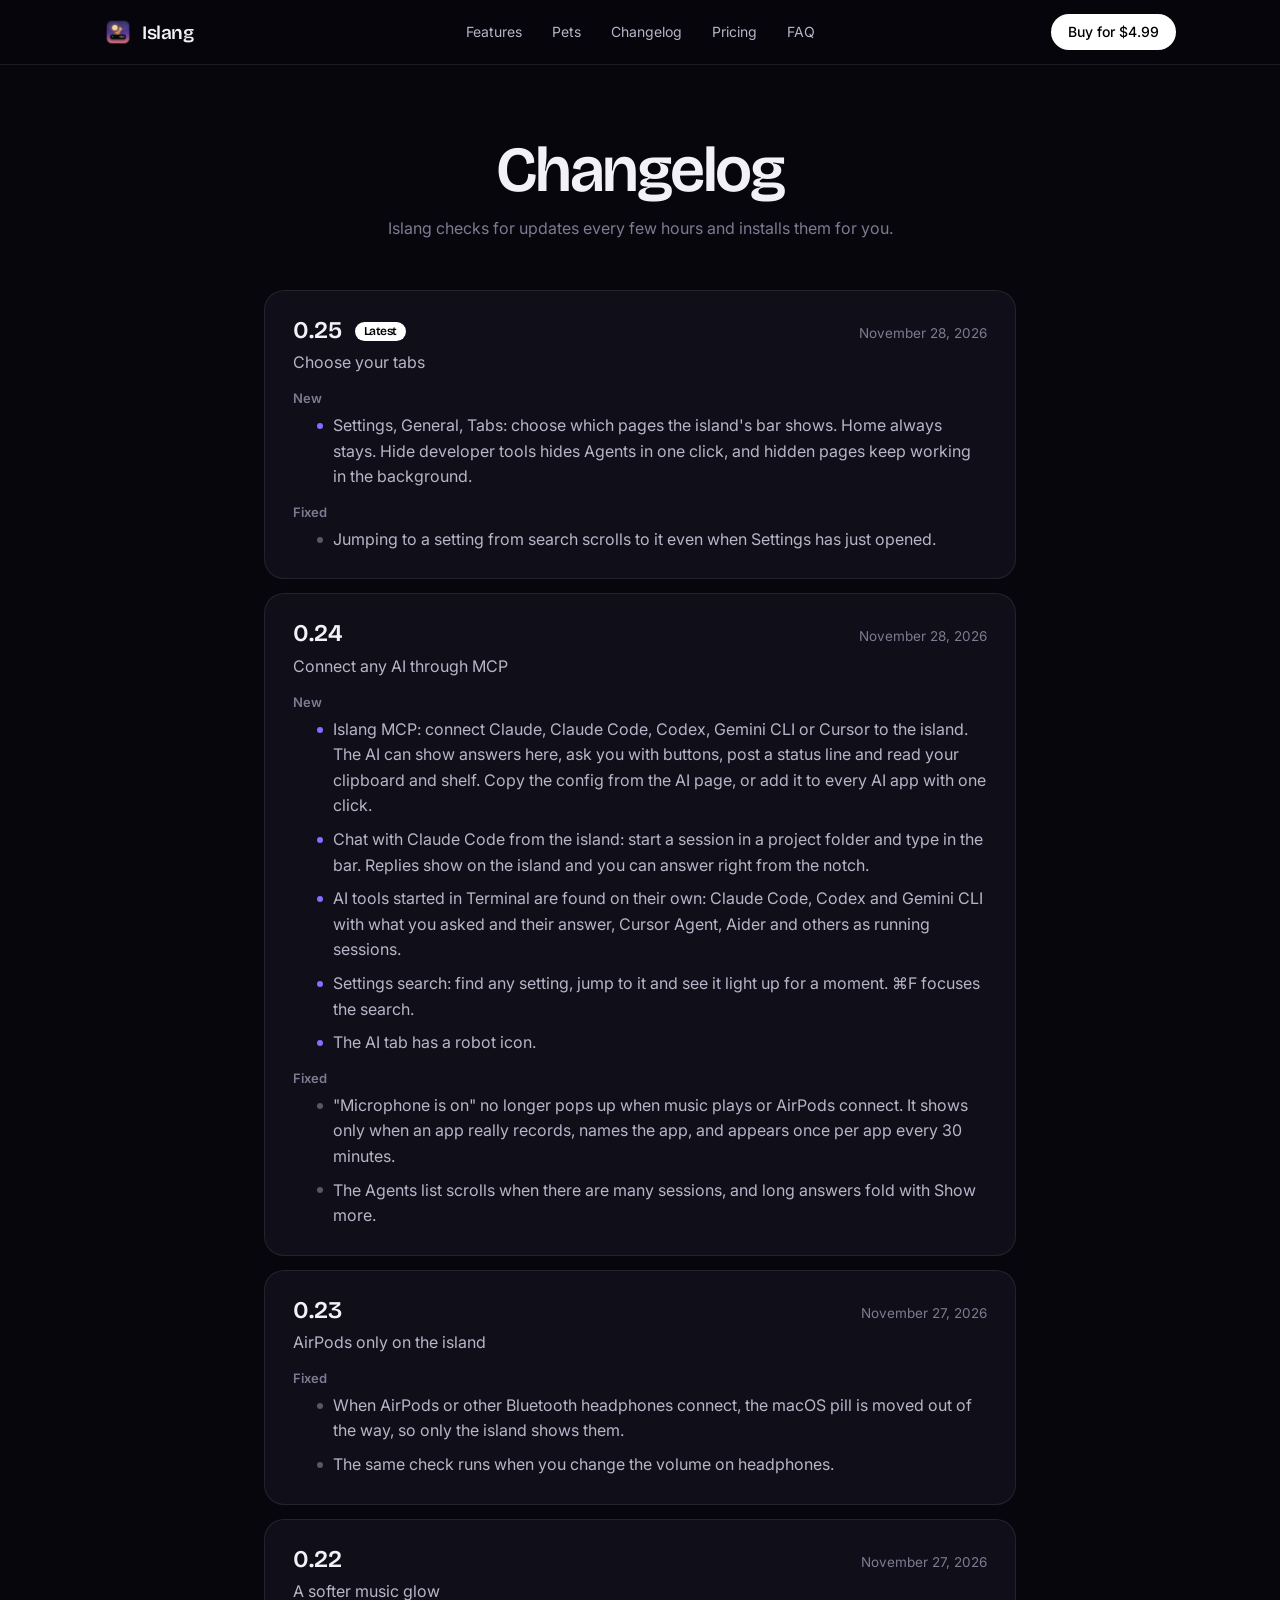
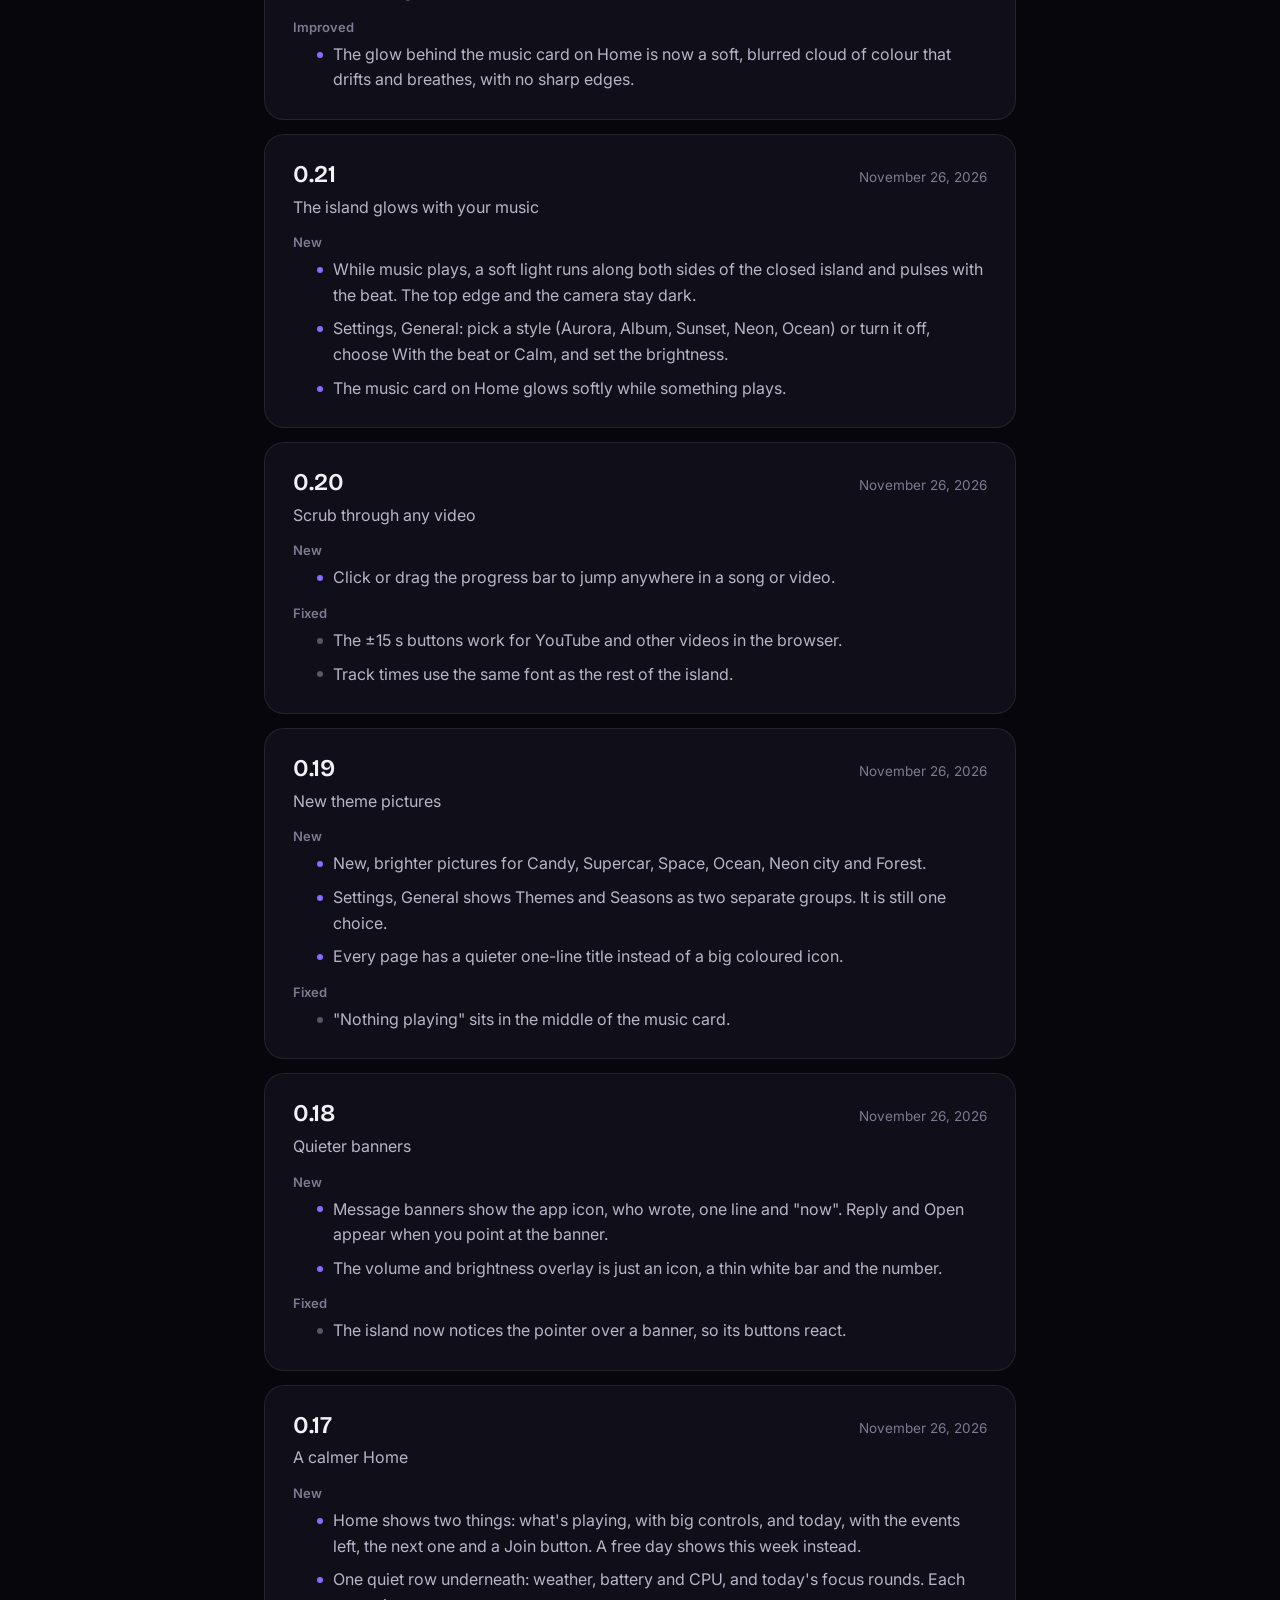
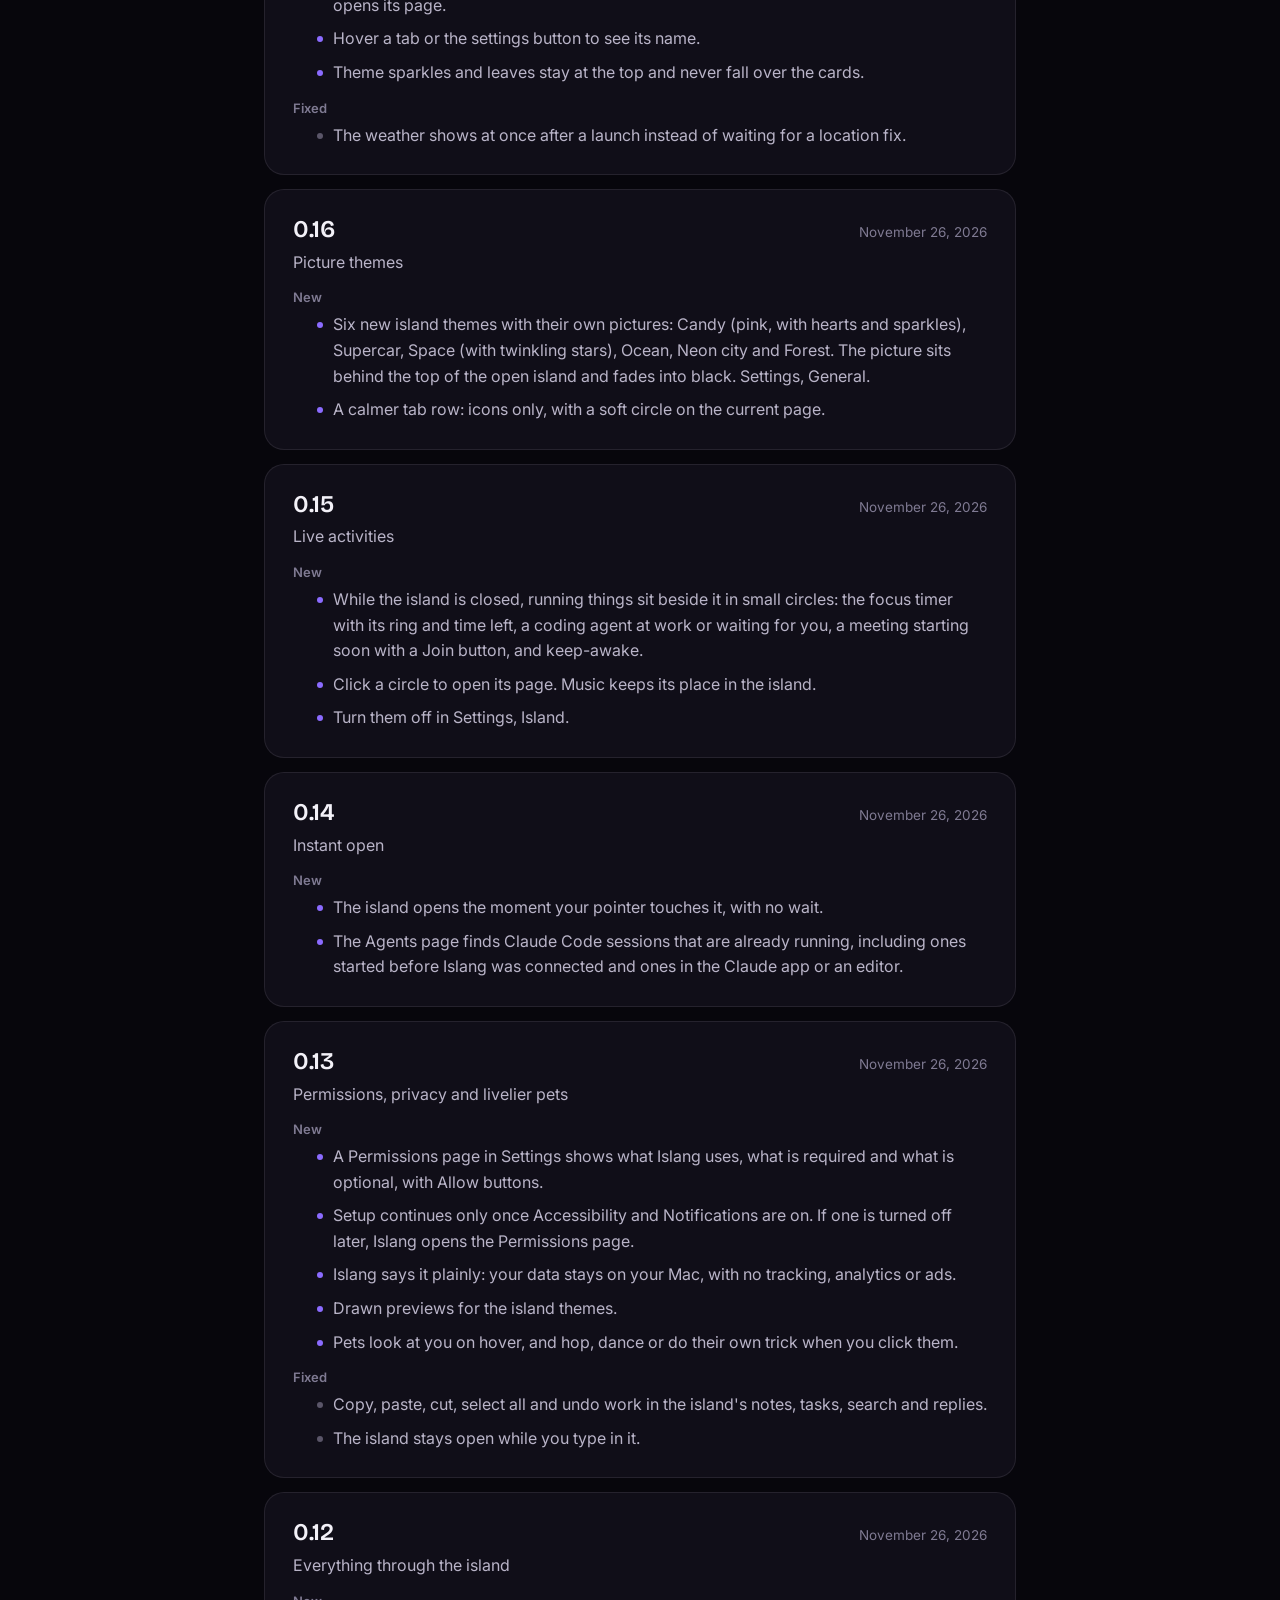
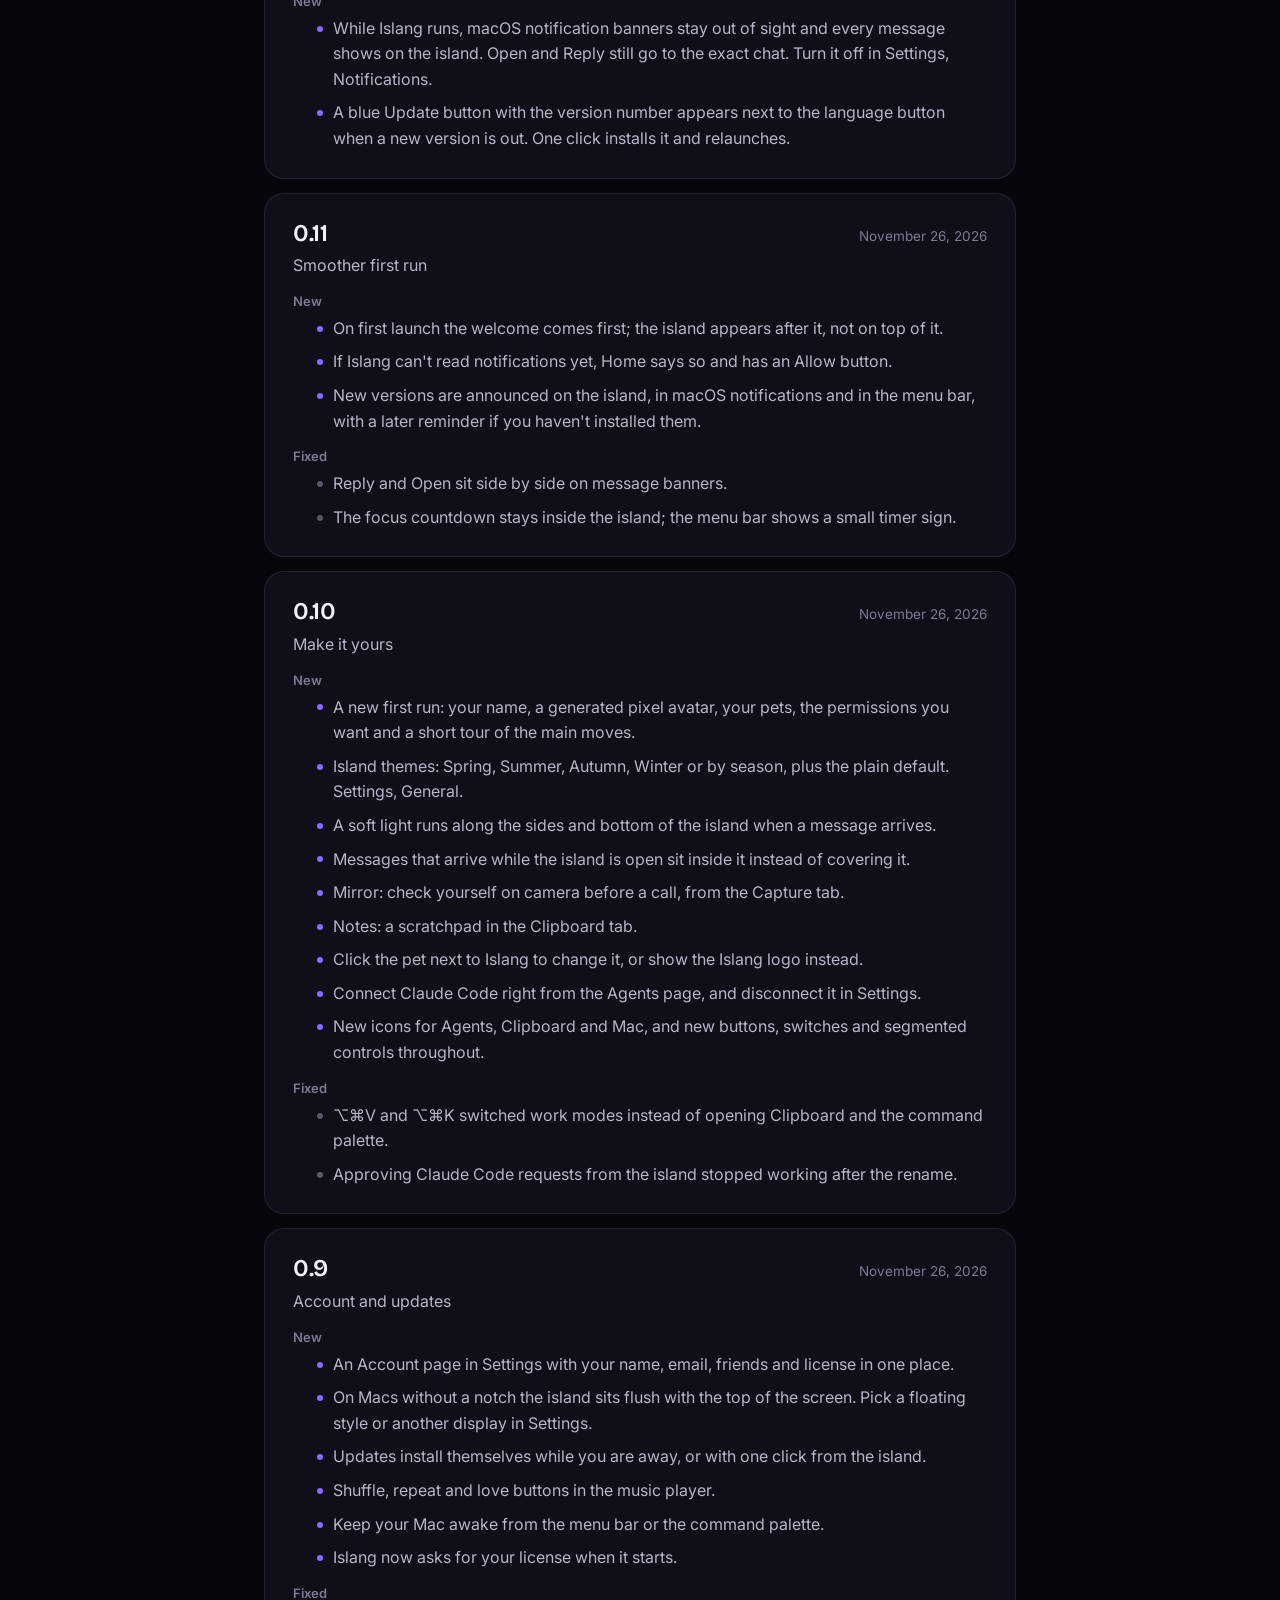
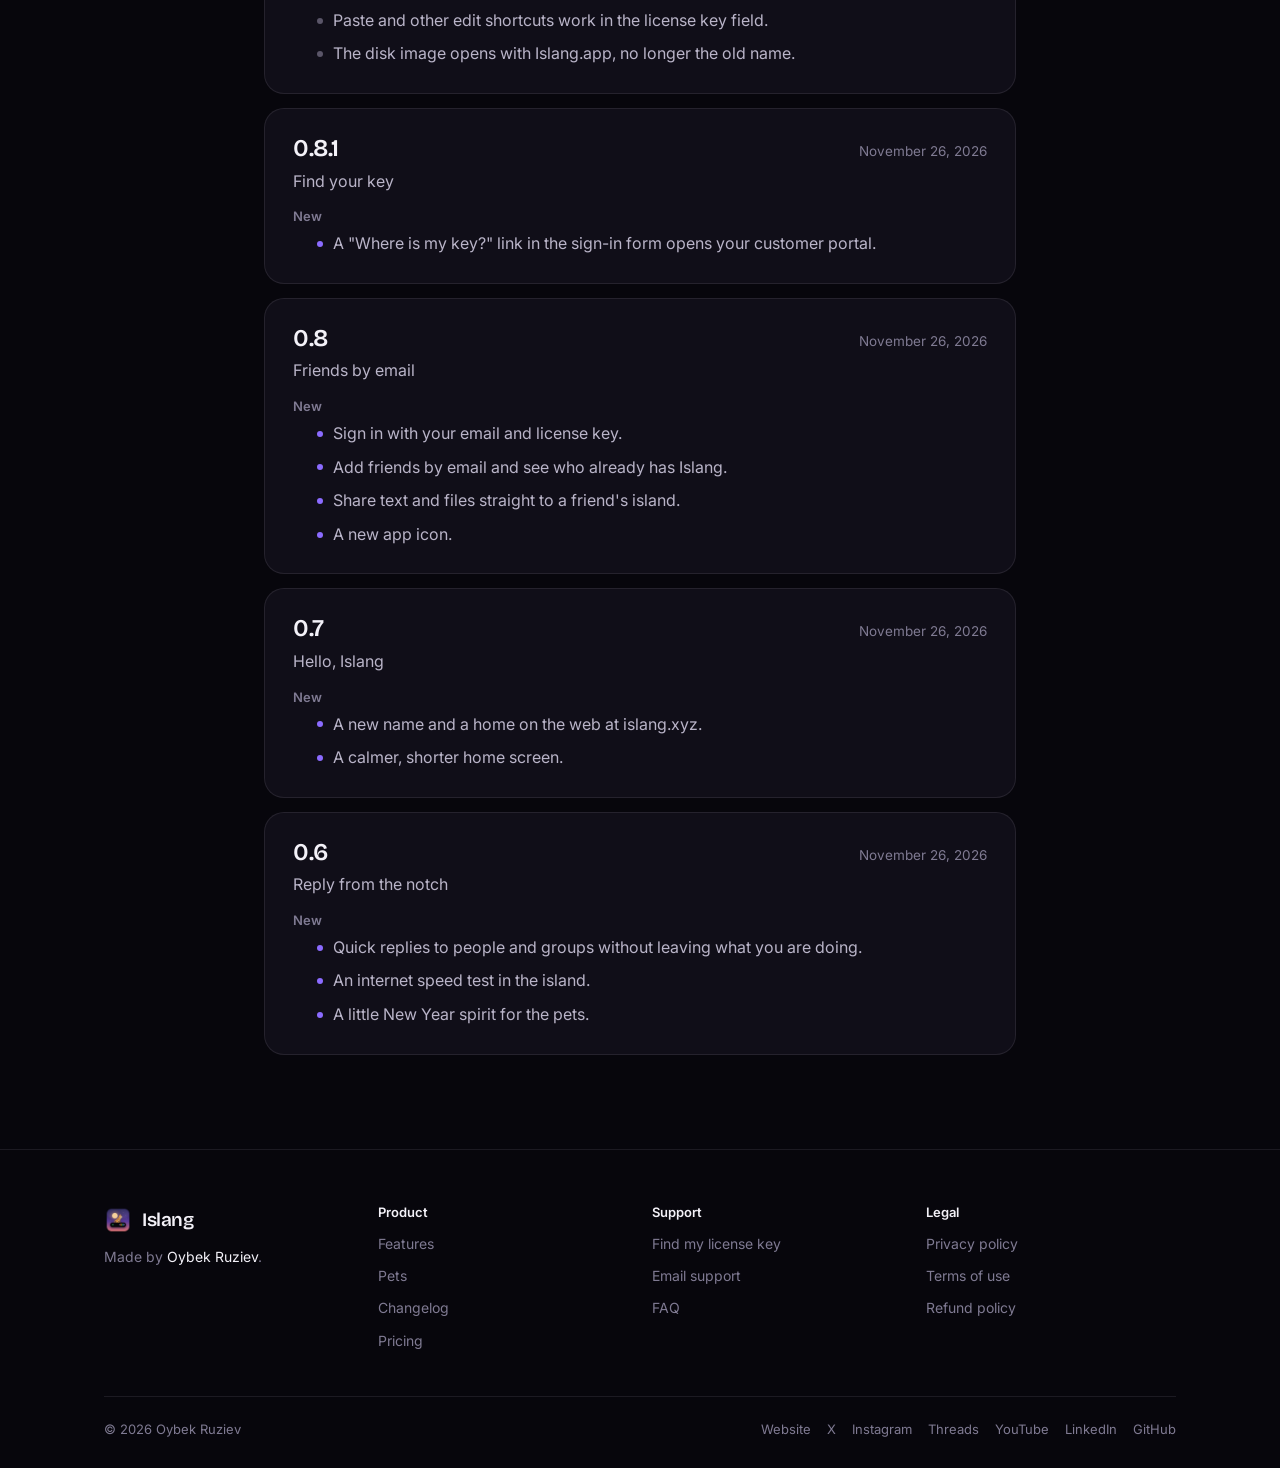
==== commit c5753474: "Islang 0.25 Co-Authored-By: Claude Opus 5.5 <noreply@anthropic.com> Claude-Session: https://claude.a" ====
--- a/changelog/index.html
+++ b/changelog/index.html
@@ -35,7 +35,7 @@
   </div>
 </header>
 <main id="main">
-<article class="doc" style="max-width:800px"><h1>Changelog</h1><p class="meta">Islang checks for updates every few hours and installs them for you.</p><div class="log"><article class="ver" id="v0.24"><header><h3>0.24 <span class=tag>Latest</span></h3><time datetime="2026-11-28">November 28, 2026</time></header><p class="sum">Connect any AI through MCP</p><h4>New</h4><ul><li>Islang MCP: connect Claude, Claude Code, Codex, Gemini CLI or Cursor to the island. The AI can show answers here, ask you with buttons, post a status line and read your clipboard and shelf. Copy the config from the AI page, or add it to every AI app with one click.</li><li>Chat with Claude Code from the island: start a session in a project folder and type in the bar. Replies show on the island and you can answer right from the notch.</li><li>AI tools started in Terminal are found on their own: Claude Code, Codex and Gemini CLI with what you asked and their answer, Cursor Agent, Aider and others as running sessions.</li><li>Settings search: find any setting, jump to it and see it light up for a moment. ⌘F focuses the search.</li><li>The AI tab has a robot icon.</li></ul><h4>Fixed</h4><ul><li class="fix">"Microphone is on" no longer pops up when music plays or AirPods connect. It shows only when an app really records, names the app, and appears once per app every 30 minutes.</li><li class="fix">The Agents list scrolls when there are many sessions, and long answers fold with Show more.</li></ul></article><article class="ver" id="v0.23"><header><h3>0.23</h3><time datetime="2026-11-27">November 27, 2026</time></header><p class="sum">AirPods only on the island</p><h4>Fixed</h4><ul><li class="fix">When AirPods or other Bluetooth headphones connect, the macOS pill is moved out of the way, so only the island shows them.</li><li class="fix">The same check runs when you change the volume on headphones.</li></ul></article><article class="ver" id="v0.22"><header><h3>0.22</h3><time datetime="2026-11-27">November 27, 2026</time></header><p class="sum">A softer music glow</p><h4>Improved</h4><ul><li>The glow behind the music card on Home is now a soft, blurred cloud of colour that drifts and breathes, with no sharp edges.</li></ul></article><article class="ver" id="v0.21"><header><h3>0.21</h3><time datetime="2026-11-26">November 26, 2026</time></header><p class="sum">The island glows with your music</p><h4>New</h4><ul><li>While music plays, a soft light runs along both sides of the closed island and pulses with the beat. The top edge and the camera stay dark.</li><li>Settings, General: pick a style (Aurora, Album, Sunset, Neon, Ocean) or turn it off, choose With the beat or Calm, and set the brightness.</li><li>The music card on Home glows softly while something plays.</li></ul></article><article class="ver" id="v0.20"><header><h3>0.20</h3><time datetime="2026-11-26">November 26, 2026</time></header><p class="sum">Scrub through any video</p><h4>New</h4><ul><li>Click or drag the progress bar to jump anywhere in a song or video.</li></ul><h4>Fixed</h4><ul><li class="fix">The ±15 s buttons work for YouTube and other videos in the browser.</li><li class="fix">Track times use the same font as the rest of the island.</li></ul></article><article class="ver" id="v0.19"><header><h3>0.19</h3><time datetime="2026-11-26">November 26, 2026</time></header><p class="sum">New theme pictures</p><h4>New</h4><ul><li>New, brighter pictures for Candy, Supercar, Space, Ocean, Neon city and Forest.</li><li>Settings, General shows Themes and Seasons as two separate groups. It is still one choice.</li><li>Every page has a quieter one-line title instead of a big coloured icon.</li></ul><h4>Fixed</h4><ul><li class="fix">"Nothing playing" sits in the middle of the music card.</li></ul></article><article class="ver" id="v0.18"><header><h3>0.18</h3><time datetime="2026-11-26">November 26, 2026</time></header><p class="sum">Quieter banners</p><h4>New</h4><ul><li>Message banners show the app icon, who wrote, one line and "now". Reply and Open appear when you point at the banner.</li><li>The volume and brightness overlay is just an icon, a thin white bar and the number.</li></ul><h4>Fixed</h4><ul><li class="fix">The island now notices the pointer over a banner, so its buttons react.</li></ul></article><article class="ver" id="v0.17"><header><h3>0.17</h3><time datetime="2026-11-26">November 26, 2026</time></header><p class="sum">A calmer Home</p><h4>New</h4><ul><li>Home shows two things: what's playing, with big controls, and today, with the events left, the next one and a Join button. A free day shows this week instead.</li><li>One quiet row underneath: weather, battery and CPU, and today's focus rounds. Each opens its page.</li><li>Hover a tab or the settings button to see its name.</li><li>Theme sparkles and leaves stay at the top and never fall over the cards.</li></ul><h4>Fixed</h4><ul><li class="fix">The weather shows at once after a launch instead of waiting for a location fix.</li></ul></article><article class="ver" id="v0.16"><header><h3>0.16</h3><time datetime="2026-11-26">November 26, 2026</time></header><p class="sum">Picture themes</p><h4>New</h4><ul><li>Six new island themes with their own pictures: Candy (pink, with hearts and sparkles), Supercar, Space (with twinkling stars), Ocean, Neon city and Forest. The picture sits behind the top of the open island and fades into black. Settings, General.</li><li>A calmer tab row: icons only, with a soft circle on the current page.</li></ul></article><article class="ver" id="v0.15"><header><h3>0.15</h3><time datetime="2026-11-26">November 26, 2026</time></header><p class="sum">Live activities</p><h4>New</h4><ul><li>While the island is closed, running things sit beside it in small circles: the focus timer with its ring and time left, a coding agent at work or waiting for you, a meeting starting soon with a Join button, and keep-awake.</li><li>Click a circle to open its page. Music keeps its place in the island.</li><li>Turn them off in Settings, Island.</li></ul></article><article class="ver" id="v0.14"><header><h3>0.14</h3><time datetime="2026-11-26">November 26, 2026</time></header><p class="sum">Instant open</p><h4>New</h4><ul><li>The island opens the moment your pointer touches it, with no wait.</li><li>The Agents page finds Claude Code sessions that are already running, including ones started before Islang was connected and ones in the Claude app or an editor.</li></ul></article><article class="ver" id="v0.13"><header><h3>0.13</h3><time datetime="2026-11-26">November 26, 2026</time></header><p class="sum">Permissions, privacy and livelier pets</p><h4>New</h4><ul><li>A Permissions page in Settings shows what Islang uses, what is required and what is optional, with Allow buttons.</li><li>Setup continues only once Accessibility and Notifications are on. If one is turned off later, Islang opens the Permissions page.</li><li>Islang says it plainly: your data stays on your Mac, with no tracking, analytics or ads.</li><li>Drawn previews for the island themes.</li><li>Pets look at you on hover, and hop, dance or do their own trick when you click them.</li></ul><h4>Fixed</h4><ul><li class="fix">Copy, paste, cut, select all and undo work in the island's notes, tasks, search and replies.</li><li class="fix">The island stays open while you type in it.</li></ul></article><article class="ver" id="v0.12"><header><h3>0.12</h3><time datetime="2026-11-26">November 26, 2026</time></header><p class="sum">Everything through the island</p><h4>New</h4><ul><li>While Islang runs, macOS notification banners stay out of sight and every message shows on the island. Open and Reply still go to the exact chat. Turn it off in Settings, Notifications.</li><li>A blue Update button with the version number appears next to the language button when a new version is out. One click installs it and relaunches.</li></ul></article><article class="ver" id="v0.11"><header><h3>0.11</h3><time datetime="2026-11-26">November 26, 2026</time></header><p class="sum">Smoother first run</p><h4>New</h4><ul><li>On first launch the welcome comes first; the island appears after it, not on top of it.</li><li>If Islang can't read notifications yet, Home says so and has an Allow button.</li><li>New versions are announced on the island, in macOS notifications and in the menu bar, with a later reminder if you haven't installed them.</li></ul><h4>Fixed</h4><ul><li class="fix">Reply and Open sit side by side on message banners.</li><li class="fix">The focus countdown stays inside the island; the menu bar shows a small timer sign.</li></ul></article><article class="ver" id="v0.10"><header><h3>0.10</h3><time datetime="2026-11-26">November 26, 2026</time></header><p class="sum">Make it yours</p><h4>New</h4><ul><li>A new first run: your name, a generated pixel avatar, your pets, the permissions you want and a short tour of the main moves.</li><li>Island themes: Spring, Summer, Autumn, Winter or by season, plus the plain default. Settings, General.</li><li>A soft light runs along the sides and bottom of the island when a message arrives.</li><li>Messages that arrive while the island is open sit inside it instead of covering it.</li><li>Mirror: check yourself on camera before a call, from the Capture tab.</li><li>Notes: a scratchpad in the Clipboard tab.</li><li>Click the pet next to Islang to change it, or show the Islang logo instead.</li><li>Connect Claude Code right from the Agents page, and disconnect it in Settings.</li><li>New icons for Agents, Clipboard and Mac, and new buttons, switches and segmented controls throughout.</li></ul><h4>Fixed</h4><ul><li class="fix">⌥⌘V and ⌥⌘K switched work modes instead of opening Clipboard and the command palette.</li><li class="fix">Approving Claude Code requests from the island stopped working after the rename.</li></ul></article><article class="ver" id="v0.9"><header><h3>0.9</h3><time datetime="2026-11-26">November 26, 2026</time></header><p class="sum">Account and updates</p><h4>New</h4><ul><li>An Account page in Settings with your name, email, friends and license in one place.</li><li>On Macs without a notch the island sits flush with the top of the screen. Pick a floating style or another display in Settings.</li><li>Updates install themselves while you are away, or with one click from the island.</li><li>Shuffle, repeat and love buttons in the music player.</li><li>Keep your Mac awake from the menu bar or the command palette.</li><li>Islang now asks for your license when it starts.</li></ul><h4>Fixed</h4><ul><li class="fix">Paste and other edit shortcuts work in the license key field.</li><li class="fix">The disk image opens with Islang.app, no longer the old name.</li></ul></article><article class="ver" id="v0.8.1"><header><h3>0.8.1</h3><time datetime="2026-11-26">November 26, 2026</time></header><p class="sum">Find your key</p><h4>New</h4><ul><li>A "Where is my key?" link in the sign-in form opens your customer portal.</li></ul></article><article class="ver" id="v0.8"><header><h3>0.8</h3><time datetime="2026-11-26">November 26, 2026</time></header><p class="sum">Friends by email</p><h4>New</h4><ul><li>Sign in with your email and license key.</li><li>Add friends by email and see who already has Islang.</li><li>Share text and files straight to a friend's island.</li><li>A new app icon.</li></ul></article><article class="ver" id="v0.7"><header><h3>0.7</h3><time datetime="2026-11-26">November 26, 2026</time></header><p class="sum">Hello, Islang</p><h4>New</h4><ul><li>A new name and a home on the web at islang.xyz.</li><li>A calmer, shorter home screen.</li></ul></article><article class="ver" id="v0.6"><header><h3>0.6</h3><time datetime="2026-11-26">November 26, 2026</time></header><p class="sum">Reply from the notch</p><h4>New</h4><ul><li>Quick replies to people and groups without leaving what you are doing.</li><li>An internet speed test in the island.</li><li>A little New Year spirit for the pets.</li></ul></article></div></article>
+<article class="doc" style="max-width:800px"><h1>Changelog</h1><p class="meta">Islang checks for updates every few hours and installs them for you.</p><div class="log"><article class="ver" id="v0.25"><header><h3>0.25 <span class=tag>Latest</span></h3><time datetime="2026-11-28">November 28, 2026</time></header><p class="sum">Choose your tabs</p><h4>New</h4><ul><li>Settings, General, Tabs: choose which pages the island's bar shows. Home always stays. Hide developer tools hides Agents in one click, and hidden pages keep working in the background.</li></ul><h4>Fixed</h4><ul><li class="fix">Jumping to a setting from search scrolls to it even when Settings has just opened.</li></ul></article><article class="ver" id="v0.24"><header><h3>0.24</h3><time datetime="2026-11-28">November 28, 2026</time></header><p class="sum">Connect any AI through MCP</p><h4>New</h4><ul><li>Islang MCP: connect Claude, Claude Code, Codex, Gemini CLI or Cursor to the island. The AI can show answers here, ask you with buttons, post a status line and read your clipboard and shelf. Copy the config from the AI page, or add it to every AI app with one click.</li><li>Chat with Claude Code from the island: start a session in a project folder and type in the bar. Replies show on the island and you can answer right from the notch.</li><li>AI tools started in Terminal are found on their own: Claude Code, Codex and Gemini CLI with what you asked and their answer, Cursor Agent, Aider and others as running sessions.</li><li>Settings search: find any setting, jump to it and see it light up for a moment. ⌘F focuses the search.</li><li>The AI tab has a robot icon.</li></ul><h4>Fixed</h4><ul><li class="fix">"Microphone is on" no longer pops up when music plays or AirPods connect. It shows only when an app really records, names the app, and appears once per app every 30 minutes.</li><li class="fix">The Agents list scrolls when there are many sessions, and long answers fold with Show more.</li></ul></article><article class="ver" id="v0.23"><header><h3>0.23</h3><time datetime="2026-11-27">November 27, 2026</time></header><p class="sum">AirPods only on the island</p><h4>Fixed</h4><ul><li class="fix">When AirPods or other Bluetooth headphones connect, the macOS pill is moved out of the way, so only the island shows them.</li><li class="fix">The same check runs when you change the volume on headphones.</li></ul></article><article class="ver" id="v0.22"><header><h3>0.22</h3><time datetime="2026-11-27">November 27, 2026</time></header><p class="sum">A softer music glow</p><h4>Improved</h4><ul><li>The glow behind the music card on Home is now a soft, blurred cloud of colour that drifts and breathes, with no sharp edges.</li></ul></article><article class="ver" id="v0.21"><header><h3>0.21</h3><time datetime="2026-11-26">November 26, 2026</time></header><p class="sum">The island glows with your music</p><h4>New</h4><ul><li>While music plays, a soft light runs along both sides of the closed island and pulses with the beat. The top edge and the camera stay dark.</li><li>Settings, General: pick a style (Aurora, Album, Sunset, Neon, Ocean) or turn it off, choose With the beat or Calm, and set the brightness.</li><li>The music card on Home glows softly while something plays.</li></ul></article><article class="ver" id="v0.20"><header><h3>0.20</h3><time datetime="2026-11-26">November 26, 2026</time></header><p class="sum">Scrub through any video</p><h4>New</h4><ul><li>Click or drag the progress bar to jump anywhere in a song or video.</li></ul><h4>Fixed</h4><ul><li class="fix">The ±15 s buttons work for YouTube and other videos in the browser.</li><li class="fix">Track times use the same font as the rest of the island.</li></ul></article><article class="ver" id="v0.19"><header><h3>0.19</h3><time datetime="2026-11-26">November 26, 2026</time></header><p class="sum">New theme pictures</p><h4>New</h4><ul><li>New, brighter pictures for Candy, Supercar, Space, Ocean, Neon city and Forest.</li><li>Settings, General shows Themes and Seasons as two separate groups. It is still one choice.</li><li>Every page has a quieter one-line title instead of a big coloured icon.</li></ul><h4>Fixed</h4><ul><li class="fix">"Nothing playing" sits in the middle of the music card.</li></ul></article><article class="ver" id="v0.18"><header><h3>0.18</h3><time datetime="2026-11-26">November 26, 2026</time></header><p class="sum">Quieter banners</p><h4>New</h4><ul><li>Message banners show the app icon, who wrote, one line and "now". Reply and Open appear when you point at the banner.</li><li>The volume and brightness overlay is just an icon, a thin white bar and the number.</li></ul><h4>Fixed</h4><ul><li class="fix">The island now notices the pointer over a banner, so its buttons react.</li></ul></article><article class="ver" id="v0.17"><header><h3>0.17</h3><time datetime="2026-11-26">November 26, 2026</time></header><p class="sum">A calmer Home</p><h4>New</h4><ul><li>Home shows two things: what's playing, with big controls, and today, with the events left, the next one and a Join button. A free day shows this week instead.</li><li>One quiet row underneath: weather, battery and CPU, and today's focus rounds. Each opens its page.</li><li>Hover a tab or the settings button to see its name.</li><li>Theme sparkles and leaves stay at the top and never fall over the cards.</li></ul><h4>Fixed</h4><ul><li class="fix">The weather shows at once after a launch instead of waiting for a location fix.</li></ul></article><article class="ver" id="v0.16"><header><h3>0.16</h3><time datetime="2026-11-26">November 26, 2026</time></header><p class="sum">Picture themes</p><h4>New</h4><ul><li>Six new island themes with their own pictures: Candy (pink, with hearts and sparkles), Supercar, Space (with twinkling stars), Ocean, Neon city and Forest. The picture sits behind the top of the open island and fades into black. Settings, General.</li><li>A calmer tab row: icons only, with a soft circle on the current page.</li></ul></article><article class="ver" id="v0.15"><header><h3>0.15</h3><time datetime="2026-11-26">November 26, 2026</time></header><p class="sum">Live activities</p><h4>New</h4><ul><li>While the island is closed, running things sit beside it in small circles: the focus timer with its ring and time left, a coding agent at work or waiting for you, a meeting starting soon with a Join button, and keep-awake.</li><li>Click a circle to open its page. Music keeps its place in the island.</li><li>Turn them off in Settings, Island.</li></ul></article><article class="ver" id="v0.14"><header><h3>0.14</h3><time datetime="2026-11-26">November 26, 2026</time></header><p class="sum">Instant open</p><h4>New</h4><ul><li>The island opens the moment your pointer touches it, with no wait.</li><li>The Agents page finds Claude Code sessions that are already running, including ones started before Islang was connected and ones in the Claude app or an editor.</li></ul></article><article class="ver" id="v0.13"><header><h3>0.13</h3><time datetime="2026-11-26">November 26, 2026</time></header><p class="sum">Permissions, privacy and livelier pets</p><h4>New</h4><ul><li>A Permissions page in Settings shows what Islang uses, what is required and what is optional, with Allow buttons.</li><li>Setup continues only once Accessibility and Notifications are on. If one is turned off later, Islang opens the Permissions page.</li><li>Islang says it plainly: your data stays on your Mac, with no tracking, analytics or ads.</li><li>Drawn previews for the island themes.</li><li>Pets look at you on hover, and hop, dance or do their own trick when you click them.</li></ul><h4>Fixed</h4><ul><li class="fix">Copy, paste, cut, select all and undo work in the island's notes, tasks, search and replies.</li><li class="fix">The island stays open while you type in it.</li></ul></article><article class="ver" id="v0.12"><header><h3>0.12</h3><time datetime="2026-11-26">November 26, 2026</time></header><p class="sum">Everything through the island</p><h4>New</h4><ul><li>While Islang runs, macOS notification banners stay out of sight and every message shows on the island. Open and Reply still go to the exact chat. Turn it off in Settings, Notifications.</li><li>A blue Update button with the version number appears next to the language button when a new version is out. One click installs it and relaunches.</li></ul></article><article class="ver" id="v0.11"><header><h3>0.11</h3><time datetime="2026-11-26">November 26, 2026</time></header><p class="sum">Smoother first run</p><h4>New</h4><ul><li>On first launch the welcome comes first; the island appears after it, not on top of it.</li><li>If Islang can't read notifications yet, Home says so and has an Allow button.</li><li>New versions are announced on the island, in macOS notifications and in the menu bar, with a later reminder if you haven't installed them.</li></ul><h4>Fixed</h4><ul><li class="fix">Reply and Open sit side by side on message banners.</li><li class="fix">The focus countdown stays inside the island; the menu bar shows a small timer sign.</li></ul></article><article class="ver" id="v0.10"><header><h3>0.10</h3><time datetime="2026-11-26">November 26, 2026</time></header><p class="sum">Make it yours</p><h4>New</h4><ul><li>A new first run: your name, a generated pixel avatar, your pets, the permissions you want and a short tour of the main moves.</li><li>Island themes: Spring, Summer, Autumn, Winter or by season, plus the plain default. Settings, General.</li><li>A soft light runs along the sides and bottom of the island when a message arrives.</li><li>Messages that arrive while the island is open sit inside it instead of covering it.</li><li>Mirror: check yourself on camera before a call, from the Capture tab.</li><li>Notes: a scratchpad in the Clipboard tab.</li><li>Click the pet next to Islang to change it, or show the Islang logo instead.</li><li>Connect Claude Code right from the Agents page, and disconnect it in Settings.</li><li>New icons for Agents, Clipboard and Mac, and new buttons, switches and segmented controls throughout.</li></ul><h4>Fixed</h4><ul><li class="fix">⌥⌘V and ⌥⌘K switched work modes instead of opening Clipboard and the command palette.</li><li class="fix">Approving Claude Code requests from the island stopped working after the rename.</li></ul></article><article class="ver" id="v0.9"><header><h3>0.9</h3><time datetime="2026-11-26">November 26, 2026</time></header><p class="sum">Account and updates</p><h4>New</h4><ul><li>An Account page in Settings with your name, email, friends and license in one place.</li><li>On Macs without a notch the island sits flush with the top of the screen. Pick a floating style or another display in Settings.</li><li>Updates install themselves while you are away, or with one click from the island.</li><li>Shuffle, repeat and love buttons in the music player.</li><li>Keep your Mac awake from the menu bar or the command palette.</li><li>Islang now asks for your license when it starts.</li></ul><h4>Fixed</h4><ul><li class="fix">Paste and other edit shortcuts work in the license key field.</li><li class="fix">The disk image opens with Islang.app, no longer the old name.</li></ul></article><article class="ver" id="v0.8.1"><header><h3>0.8.1</h3><time datetime="2026-11-26">November 26, 2026</time></header><p class="sum">Find your key</p><h4>New</h4><ul><li>A "Where is my key?" link in the sign-in form opens your customer portal.</li></ul></article><article class="ver" id="v0.8"><header><h3>0.8</h3><time datetime="2026-11-26">November 26, 2026</time></header><p class="sum">Friends by email</p><h4>New</h4><ul><li>Sign in with your email and license key.</li><li>Add friends by email and see who already has Islang.</li><li>Share text and files straight to a friend's island.</li><li>A new app icon.</li></ul></article><article class="ver" id="v0.7"><header><h3>0.7</h3><time datetime="2026-11-26">November 26, 2026</time></header><p class="sum">Hello, Islang</p><h4>New</h4><ul><li>A new name and a home on the web at islang.xyz.</li><li>A calmer, shorter home screen.</li></ul></article><article class="ver" id="v0.6"><header><h3>0.6</h3><time datetime="2026-11-26">November 26, 2026</time></header><p class="sum">Reply from the notch</p><h4>New</h4><ul><li>Quick replies to people and groups without leaving what you are doing.</li><li>An internet speed test in the island.</li><li>A little New Year spirit for the pets.</li></ul></article></div></article>
 </main>
 <footer>
   <div class="wrap">
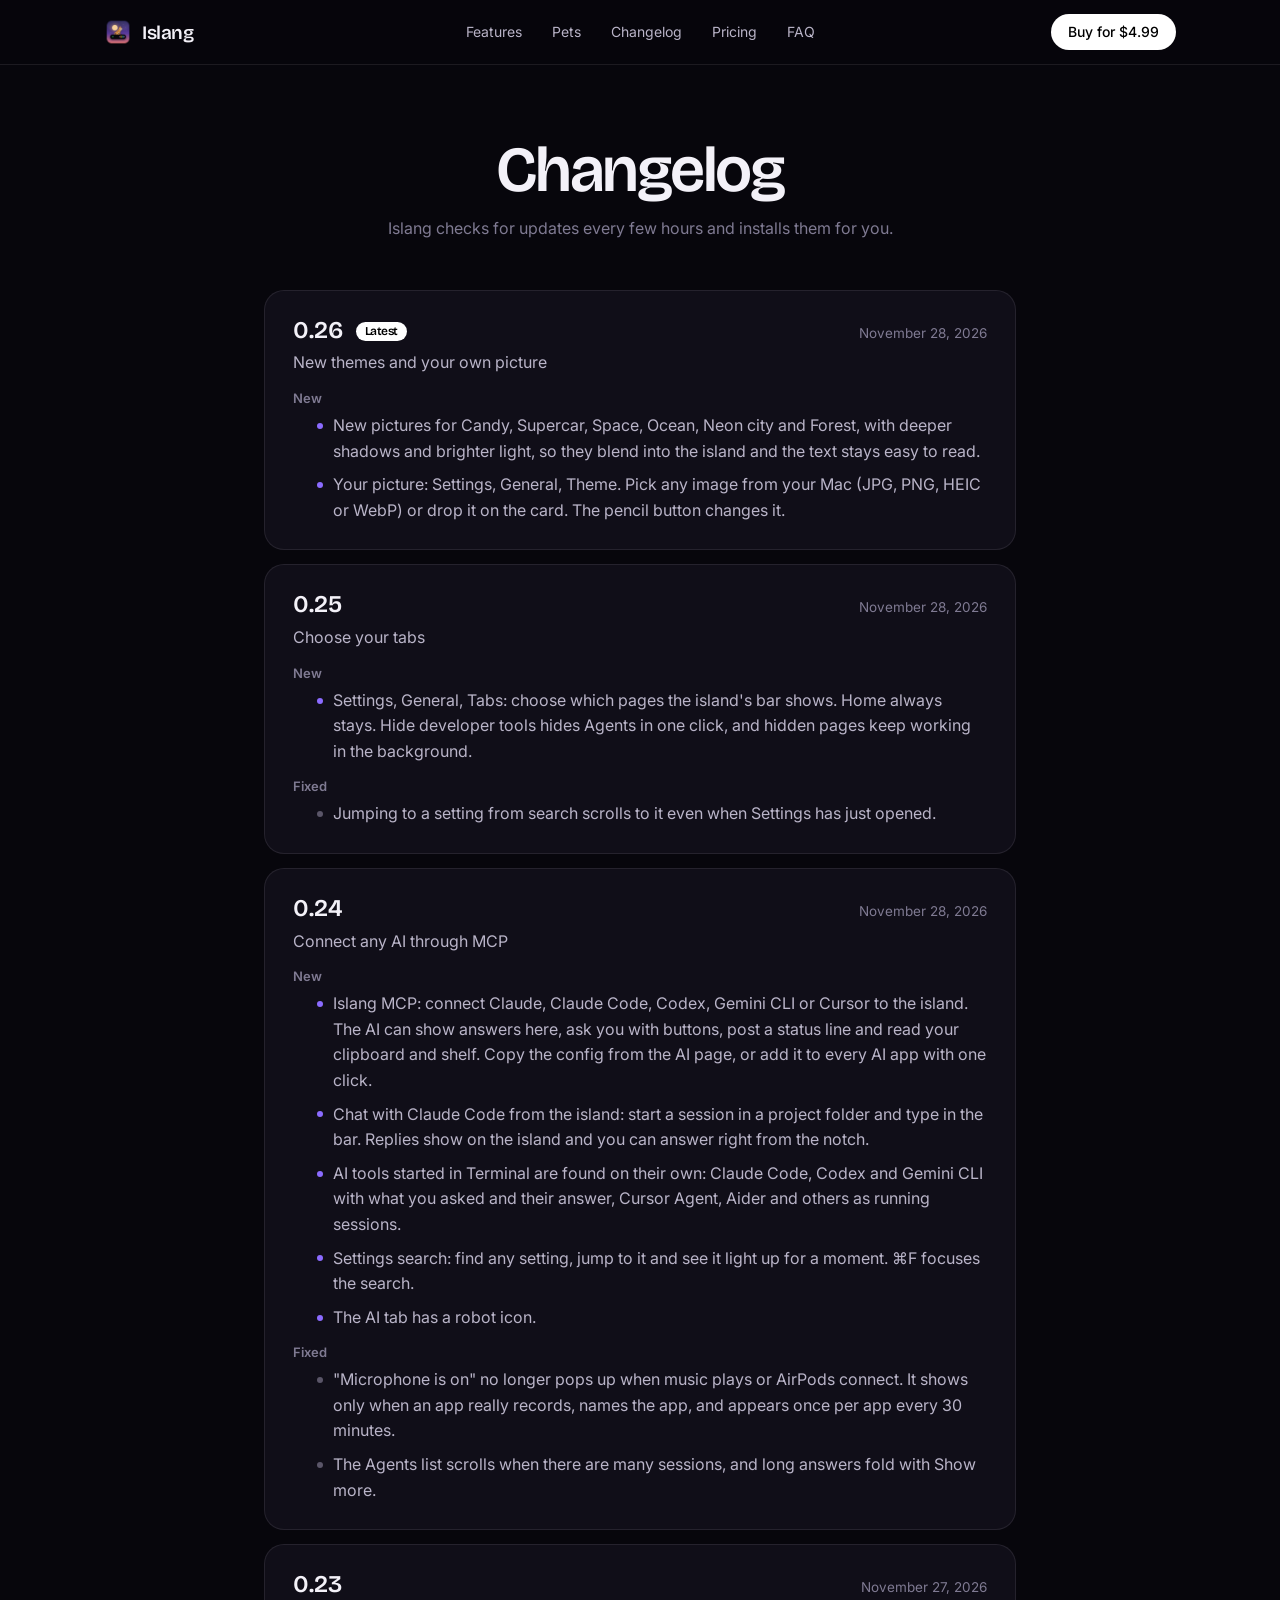
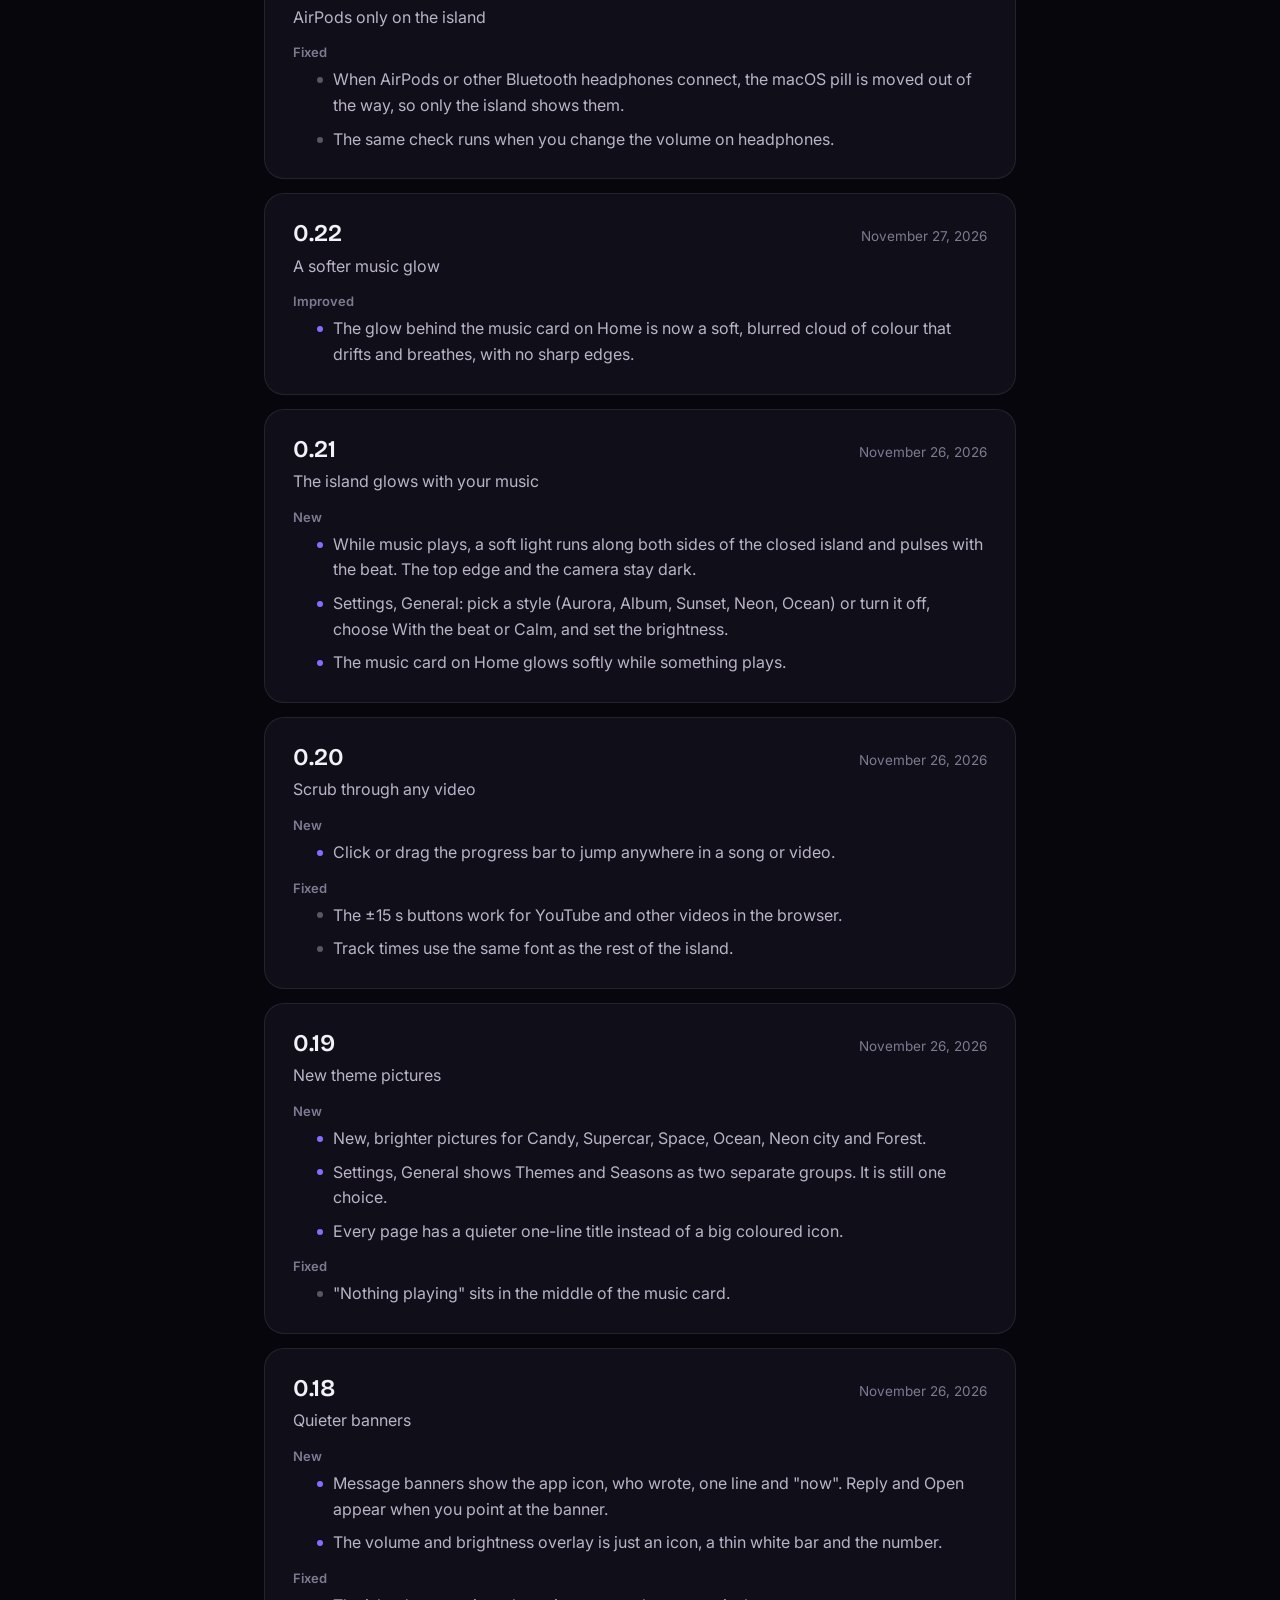
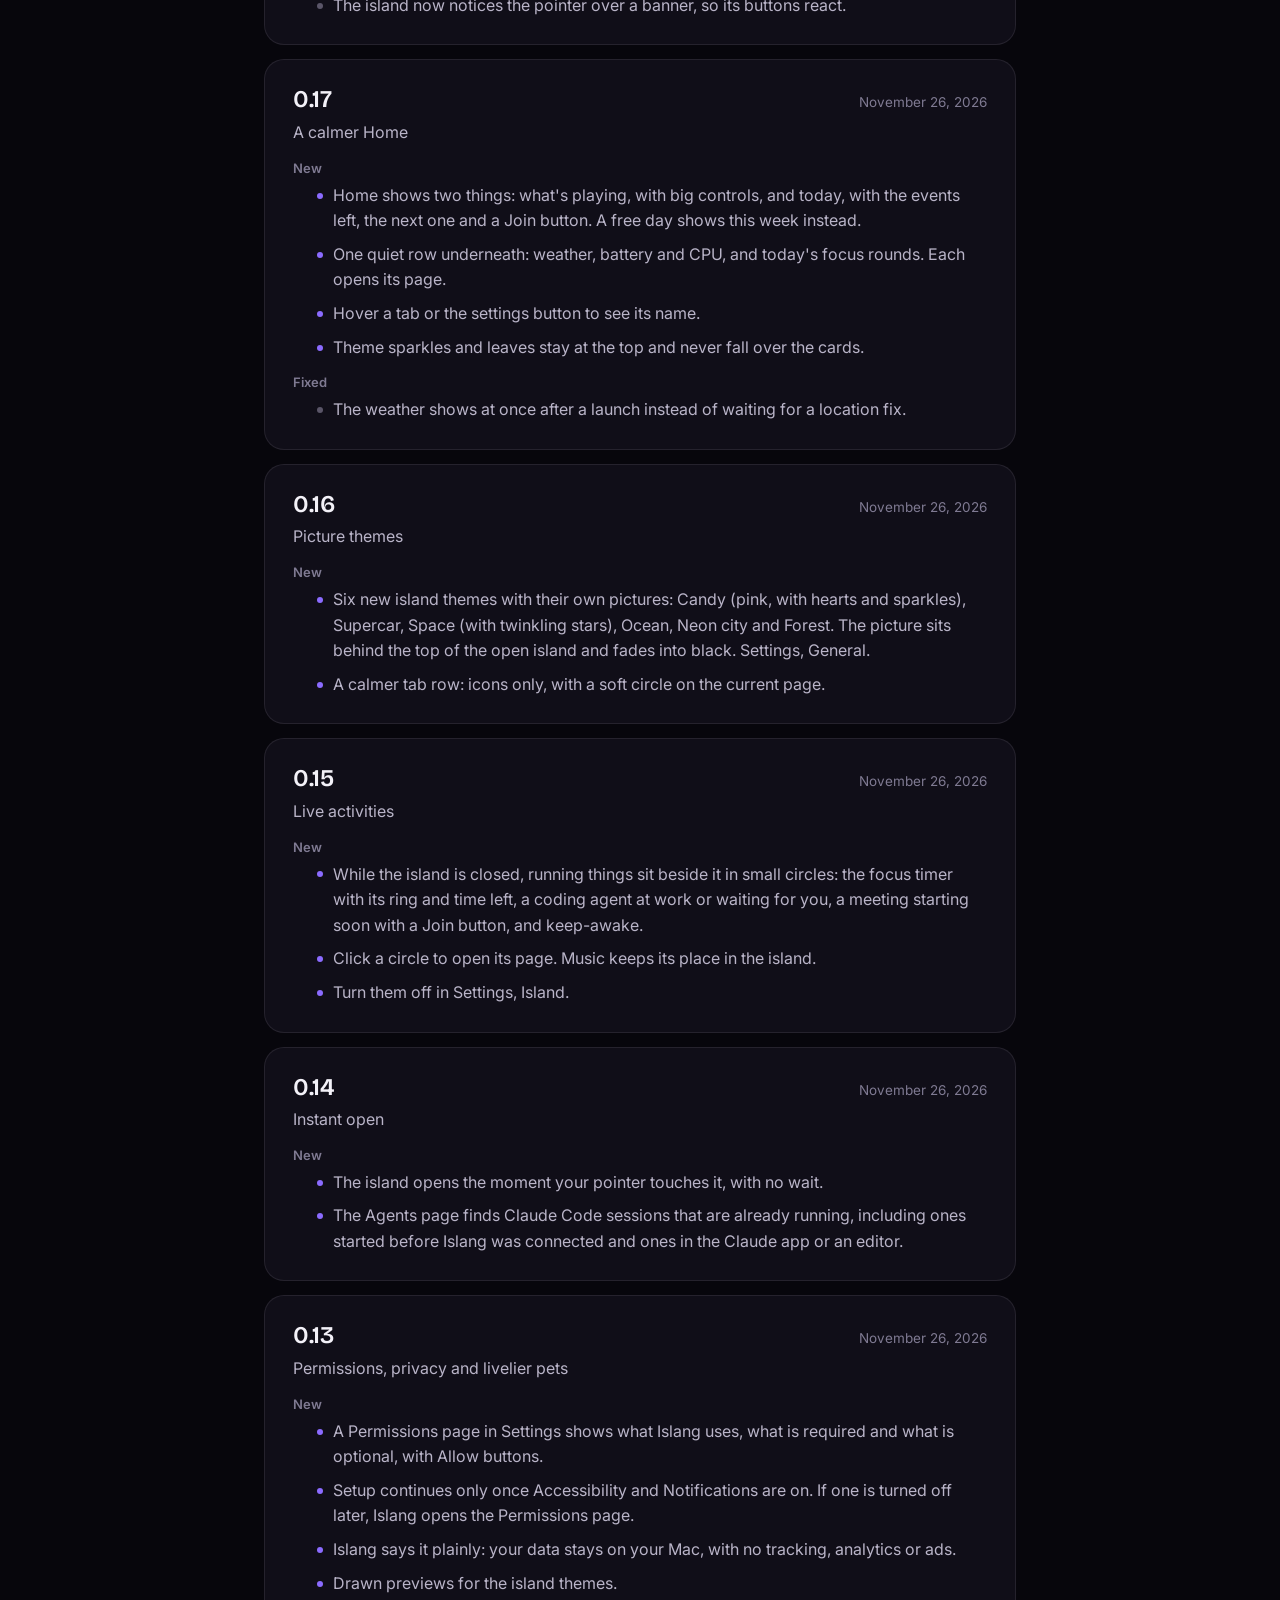
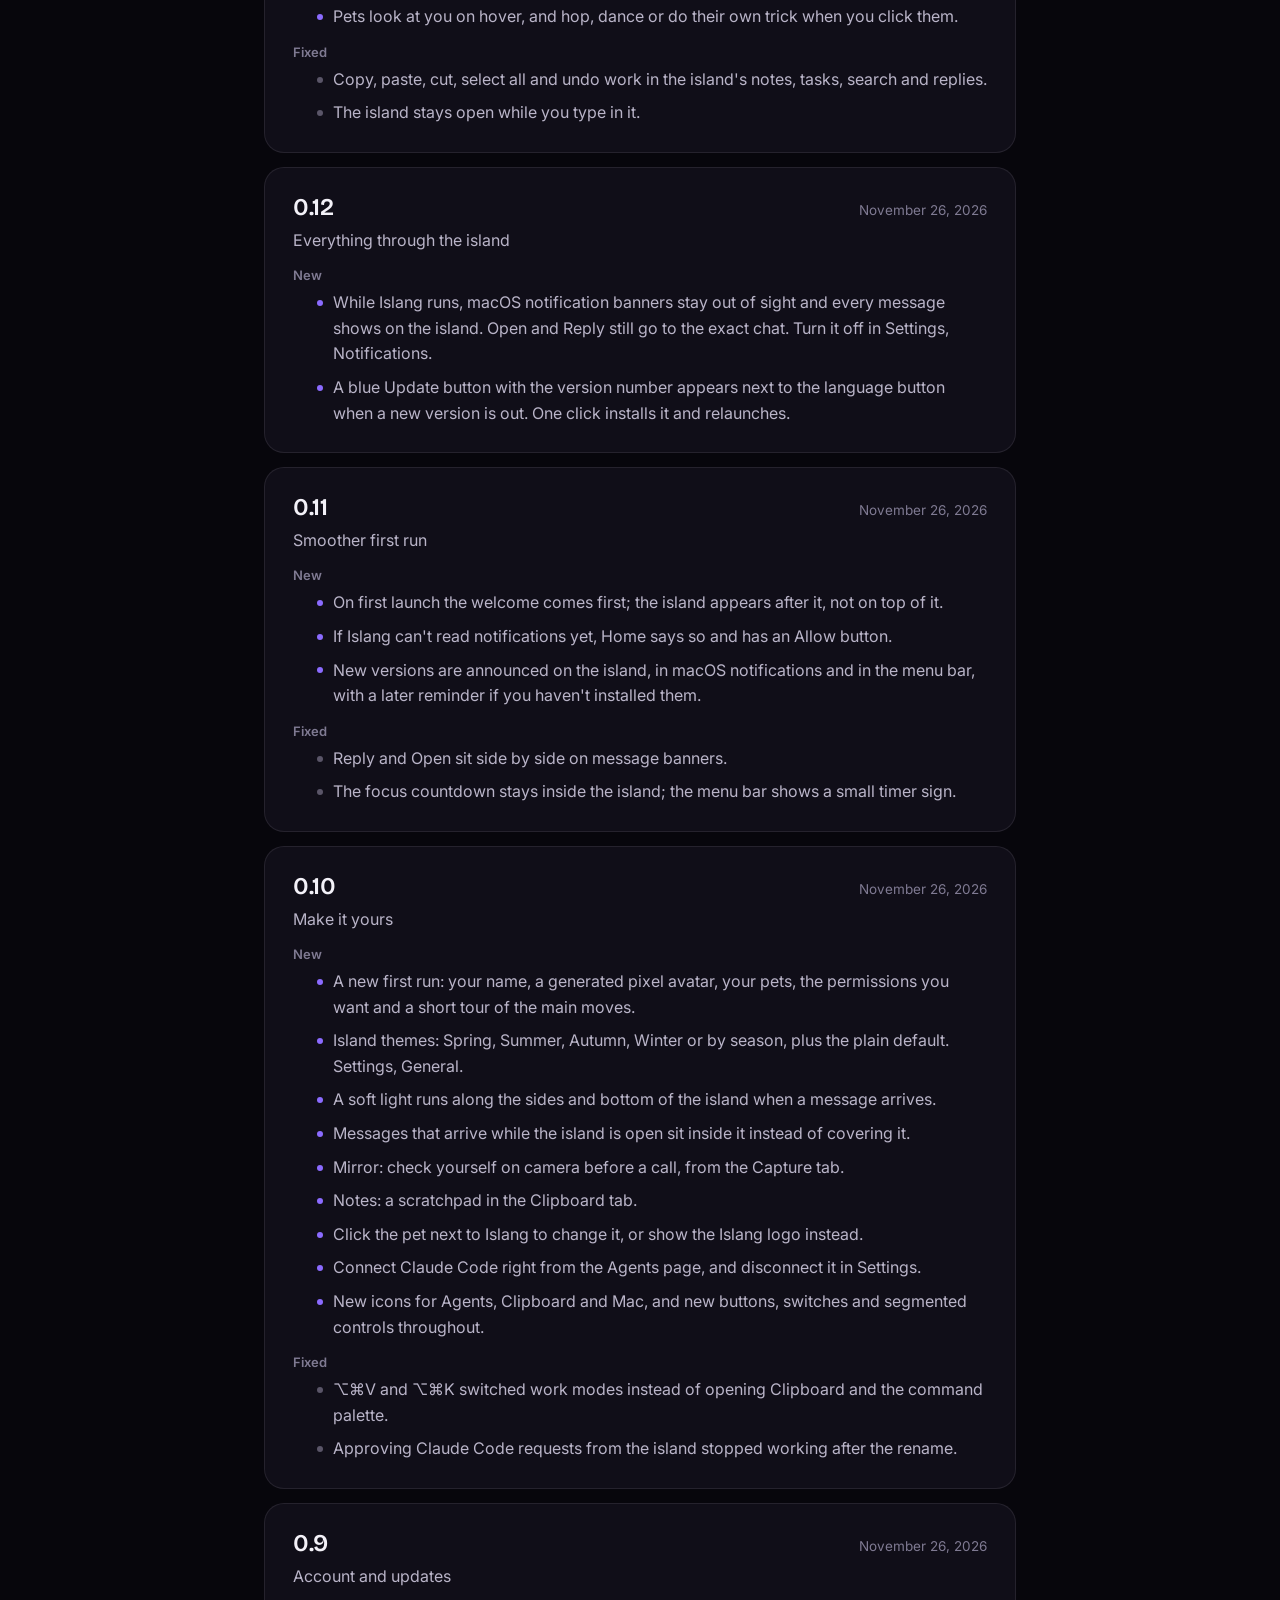
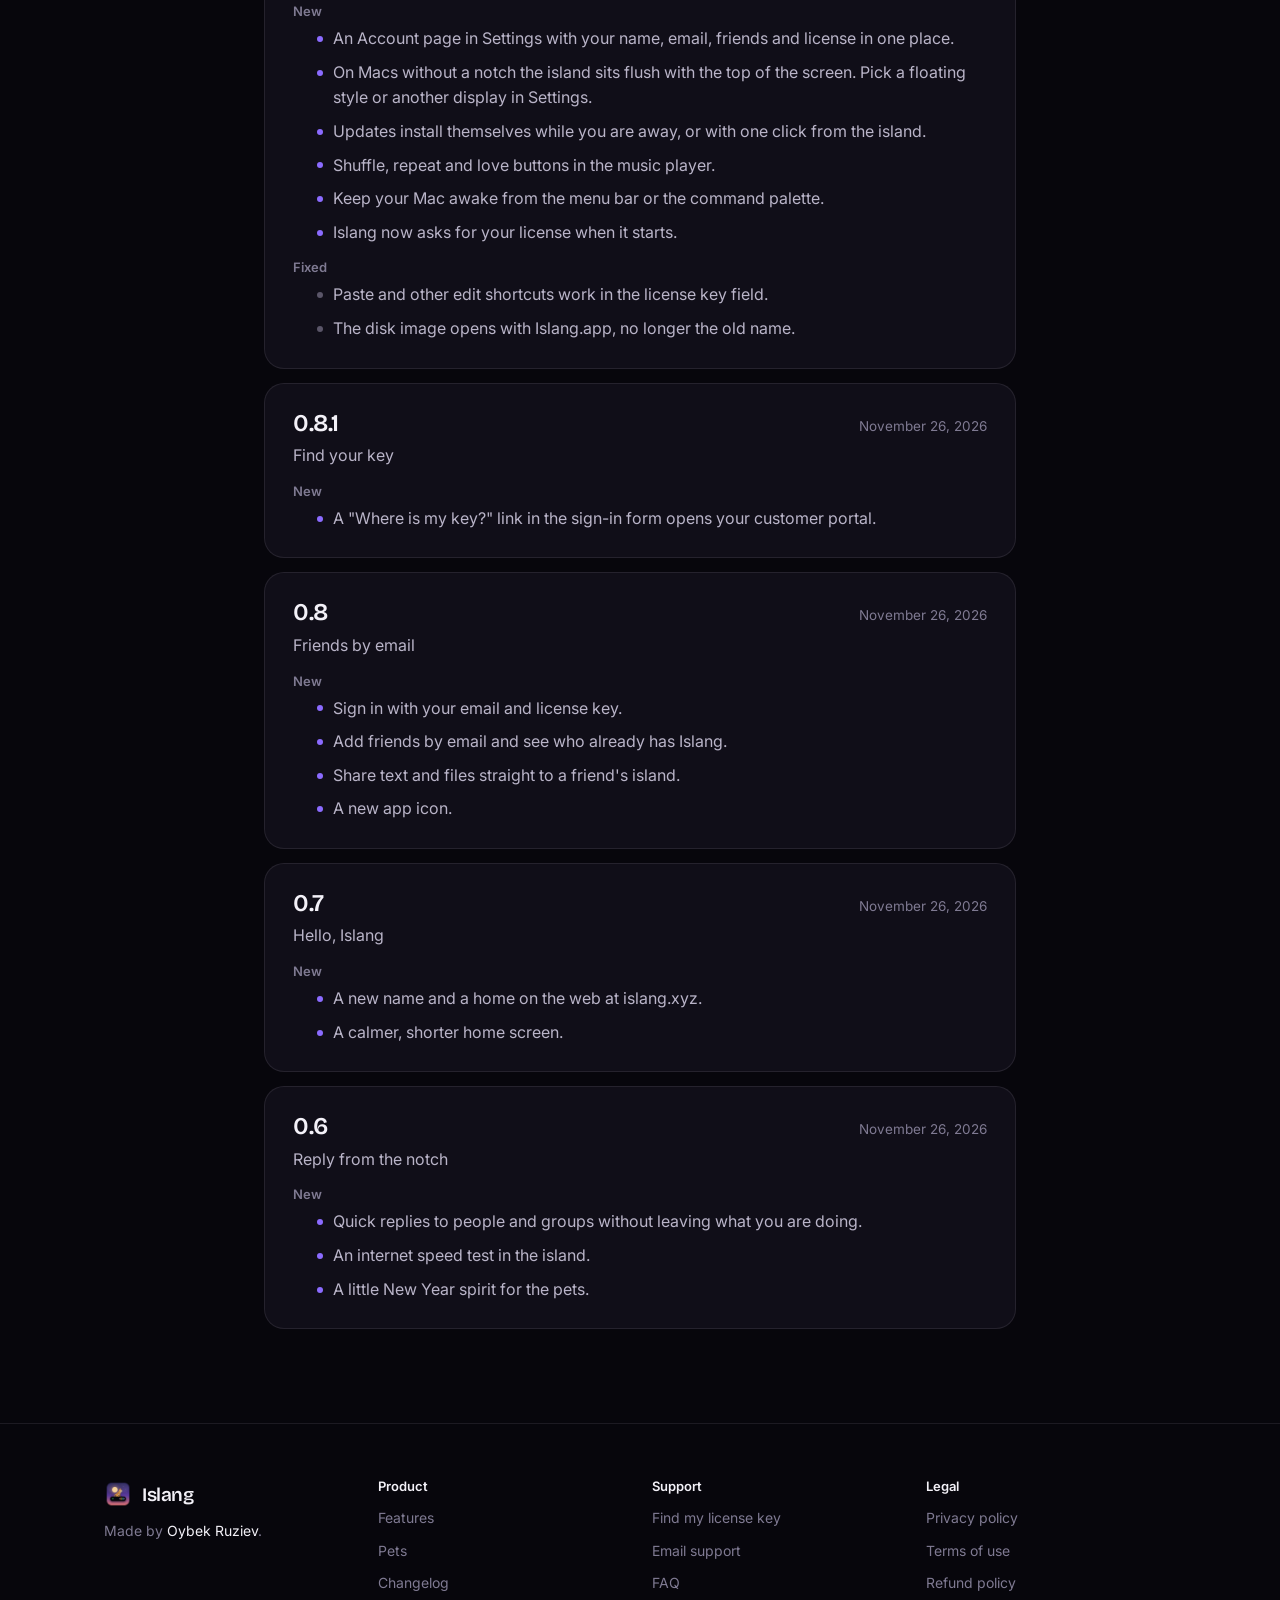
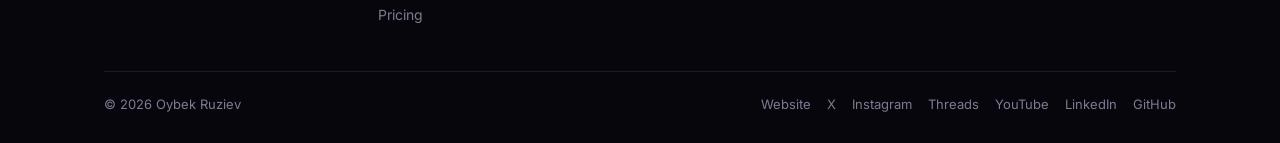
==== commit 713c7ce6: "Islang 0.26: new theme pictures, your own picture Co-Authored-By: Claude Opus 5.5 <noreply@anthropic" ====
--- a/changelog/index.html
+++ b/changelog/index.html
@@ -35,7 +35,7 @@
   </div>
 </header>
 <main id="main">
-<article class="doc" style="max-width:800px"><h1>Changelog</h1><p class="meta">Islang checks for updates every few hours and installs them for you.</p><div class="log"><article class="ver" id="v0.25"><header><h3>0.25 <span class=tag>Latest</span></h3><time datetime="2026-11-28">November 28, 2026</time></header><p class="sum">Choose your tabs</p><h4>New</h4><ul><li>Settings, General, Tabs: choose which pages the island's bar shows. Home always stays. Hide developer tools hides Agents in one click, and hidden pages keep working in the background.</li></ul><h4>Fixed</h4><ul><li class="fix">Jumping to a setting from search scrolls to it even when Settings has just opened.</li></ul></article><article class="ver" id="v0.24"><header><h3>0.24</h3><time datetime="2026-11-28">November 28, 2026</time></header><p class="sum">Connect any AI through MCP</p><h4>New</h4><ul><li>Islang MCP: connect Claude, Claude Code, Codex, Gemini CLI or Cursor to the island. The AI can show answers here, ask you with buttons, post a status line and read your clipboard and shelf. Copy the config from the AI page, or add it to every AI app with one click.</li><li>Chat with Claude Code from the island: start a session in a project folder and type in the bar. Replies show on the island and you can answer right from the notch.</li><li>AI tools started in Terminal are found on their own: Claude Code, Codex and Gemini CLI with what you asked and their answer, Cursor Agent, Aider and others as running sessions.</li><li>Settings search: find any setting, jump to it and see it light up for a moment. ⌘F focuses the search.</li><li>The AI tab has a robot icon.</li></ul><h4>Fixed</h4><ul><li class="fix">"Microphone is on" no longer pops up when music plays or AirPods connect. It shows only when an app really records, names the app, and appears once per app every 30 minutes.</li><li class="fix">The Agents list scrolls when there are many sessions, and long answers fold with Show more.</li></ul></article><article class="ver" id="v0.23"><header><h3>0.23</h3><time datetime="2026-11-27">November 27, 2026</time></header><p class="sum">AirPods only on the island</p><h4>Fixed</h4><ul><li class="fix">When AirPods or other Bluetooth headphones connect, the macOS pill is moved out of the way, so only the island shows them.</li><li class="fix">The same check runs when you change the volume on headphones.</li></ul></article><article class="ver" id="v0.22"><header><h3>0.22</h3><time datetime="2026-11-27">November 27, 2026</time></header><p class="sum">A softer music glow</p><h4>Improved</h4><ul><li>The glow behind the music card on Home is now a soft, blurred cloud of colour that drifts and breathes, with no sharp edges.</li></ul></article><article class="ver" id="v0.21"><header><h3>0.21</h3><time datetime="2026-11-26">November 26, 2026</time></header><p class="sum">The island glows with your music</p><h4>New</h4><ul><li>While music plays, a soft light runs along both sides of the closed island and pulses with the beat. The top edge and the camera stay dark.</li><li>Settings, General: pick a style (Aurora, Album, Sunset, Neon, Ocean) or turn it off, choose With the beat or Calm, and set the brightness.</li><li>The music card on Home glows softly while something plays.</li></ul></article><article class="ver" id="v0.20"><header><h3>0.20</h3><time datetime="2026-11-26">November 26, 2026</time></header><p class="sum">Scrub through any video</p><h4>New</h4><ul><li>Click or drag the progress bar to jump anywhere in a song or video.</li></ul><h4>Fixed</h4><ul><li class="fix">The ±15 s buttons work for YouTube and other videos in the browser.</li><li class="fix">Track times use the same font as the rest of the island.</li></ul></article><article class="ver" id="v0.19"><header><h3>0.19</h3><time datetime="2026-11-26">November 26, 2026</time></header><p class="sum">New theme pictures</p><h4>New</h4><ul><li>New, brighter pictures for Candy, Supercar, Space, Ocean, Neon city and Forest.</li><li>Settings, General shows Themes and Seasons as two separate groups. It is still one choice.</li><li>Every page has a quieter one-line title instead of a big coloured icon.</li></ul><h4>Fixed</h4><ul><li class="fix">"Nothing playing" sits in the middle of the music card.</li></ul></article><article class="ver" id="v0.18"><header><h3>0.18</h3><time datetime="2026-11-26">November 26, 2026</time></header><p class="sum">Quieter banners</p><h4>New</h4><ul><li>Message banners show the app icon, who wrote, one line and "now". Reply and Open appear when you point at the banner.</li><li>The volume and brightness overlay is just an icon, a thin white bar and the number.</li></ul><h4>Fixed</h4><ul><li class="fix">The island now notices the pointer over a banner, so its buttons react.</li></ul></article><article class="ver" id="v0.17"><header><h3>0.17</h3><time datetime="2026-11-26">November 26, 2026</time></header><p class="sum">A calmer Home</p><h4>New</h4><ul><li>Home shows two things: what's playing, with big controls, and today, with the events left, the next one and a Join button. A free day shows this week instead.</li><li>One quiet row underneath: weather, battery and CPU, and today's focus rounds. Each opens its page.</li><li>Hover a tab or the settings button to see its name.</li><li>Theme sparkles and leaves stay at the top and never fall over the cards.</li></ul><h4>Fixed</h4><ul><li class="fix">The weather shows at once after a launch instead of waiting for a location fix.</li></ul></article><article class="ver" id="v0.16"><header><h3>0.16</h3><time datetime="2026-11-26">November 26, 2026</time></header><p class="sum">Picture themes</p><h4>New</h4><ul><li>Six new island themes with their own pictures: Candy (pink, with hearts and sparkles), Supercar, Space (with twinkling stars), Ocean, Neon city and Forest. The picture sits behind the top of the open island and fades into black. Settings, General.</li><li>A calmer tab row: icons only, with a soft circle on the current page.</li></ul></article><article class="ver" id="v0.15"><header><h3>0.15</h3><time datetime="2026-11-26">November 26, 2026</time></header><p class="sum">Live activities</p><h4>New</h4><ul><li>While the island is closed, running things sit beside it in small circles: the focus timer with its ring and time left, a coding agent at work or waiting for you, a meeting starting soon with a Join button, and keep-awake.</li><li>Click a circle to open its page. Music keeps its place in the island.</li><li>Turn them off in Settings, Island.</li></ul></article><article class="ver" id="v0.14"><header><h3>0.14</h3><time datetime="2026-11-26">November 26, 2026</time></header><p class="sum">Instant open</p><h4>New</h4><ul><li>The island opens the moment your pointer touches it, with no wait.</li><li>The Agents page finds Claude Code sessions that are already running, including ones started before Islang was connected and ones in the Claude app or an editor.</li></ul></article><article class="ver" id="v0.13"><header><h3>0.13</h3><time datetime="2026-11-26">November 26, 2026</time></header><p class="sum">Permissions, privacy and livelier pets</p><h4>New</h4><ul><li>A Permissions page in Settings shows what Islang uses, what is required and what is optional, with Allow buttons.</li><li>Setup continues only once Accessibility and Notifications are on. If one is turned off later, Islang opens the Permissions page.</li><li>Islang says it plainly: your data stays on your Mac, with no tracking, analytics or ads.</li><li>Drawn previews for the island themes.</li><li>Pets look at you on hover, and hop, dance or do their own trick when you click them.</li></ul><h4>Fixed</h4><ul><li class="fix">Copy, paste, cut, select all and undo work in the island's notes, tasks, search and replies.</li><li class="fix">The island stays open while you type in it.</li></ul></article><article class="ver" id="v0.12"><header><h3>0.12</h3><time datetime="2026-11-26">November 26, 2026</time></header><p class="sum">Everything through the island</p><h4>New</h4><ul><li>While Islang runs, macOS notification banners stay out of sight and every message shows on the island. Open and Reply still go to the exact chat. Turn it off in Settings, Notifications.</li><li>A blue Update button with the version number appears next to the language button when a new version is out. One click installs it and relaunches.</li></ul></article><article class="ver" id="v0.11"><header><h3>0.11</h3><time datetime="2026-11-26">November 26, 2026</time></header><p class="sum">Smoother first run</p><h4>New</h4><ul><li>On first launch the welcome comes first; the island appears after it, not on top of it.</li><li>If Islang can't read notifications yet, Home says so and has an Allow button.</li><li>New versions are announced on the island, in macOS notifications and in the menu bar, with a later reminder if you haven't installed them.</li></ul><h4>Fixed</h4><ul><li class="fix">Reply and Open sit side by side on message banners.</li><li class="fix">The focus countdown stays inside the island; the menu bar shows a small timer sign.</li></ul></article><article class="ver" id="v0.10"><header><h3>0.10</h3><time datetime="2026-11-26">November 26, 2026</time></header><p class="sum">Make it yours</p><h4>New</h4><ul><li>A new first run: your name, a generated pixel avatar, your pets, the permissions you want and a short tour of the main moves.</li><li>Island themes: Spring, Summer, Autumn, Winter or by season, plus the plain default. Settings, General.</li><li>A soft light runs along the sides and bottom of the island when a message arrives.</li><li>Messages that arrive while the island is open sit inside it instead of covering it.</li><li>Mirror: check yourself on camera before a call, from the Capture tab.</li><li>Notes: a scratchpad in the Clipboard tab.</li><li>Click the pet next to Islang to change it, or show the Islang logo instead.</li><li>Connect Claude Code right from the Agents page, and disconnect it in Settings.</li><li>New icons for Agents, Clipboard and Mac, and new buttons, switches and segmented controls throughout.</li></ul><h4>Fixed</h4><ul><li class="fix">⌥⌘V and ⌥⌘K switched work modes instead of opening Clipboard and the command palette.</li><li class="fix">Approving Claude Code requests from the island stopped working after the rename.</li></ul></article><article class="ver" id="v0.9"><header><h3>0.9</h3><time datetime="2026-11-26">November 26, 2026</time></header><p class="sum">Account and updates</p><h4>New</h4><ul><li>An Account page in Settings with your name, email, friends and license in one place.</li><li>On Macs without a notch the island sits flush with the top of the screen. Pick a floating style or another display in Settings.</li><li>Updates install themselves while you are away, or with one click from the island.</li><li>Shuffle, repeat and love buttons in the music player.</li><li>Keep your Mac awake from the menu bar or the command palette.</li><li>Islang now asks for your license when it starts.</li></ul><h4>Fixed</h4><ul><li class="fix">Paste and other edit shortcuts work in the license key field.</li><li class="fix">The disk image opens with Islang.app, no longer the old name.</li></ul></article><article class="ver" id="v0.8.1"><header><h3>0.8.1</h3><time datetime="2026-11-26">November 26, 2026</time></header><p class="sum">Find your key</p><h4>New</h4><ul><li>A "Where is my key?" link in the sign-in form opens your customer portal.</li></ul></article><article class="ver" id="v0.8"><header><h3>0.8</h3><time datetime="2026-11-26">November 26, 2026</time></header><p class="sum">Friends by email</p><h4>New</h4><ul><li>Sign in with your email and license key.</li><li>Add friends by email and see who already has Islang.</li><li>Share text and files straight to a friend's island.</li><li>A new app icon.</li></ul></article><article class="ver" id="v0.7"><header><h3>0.7</h3><time datetime="2026-11-26">November 26, 2026</time></header><p class="sum">Hello, Islang</p><h4>New</h4><ul><li>A new name and a home on the web at islang.xyz.</li><li>A calmer, shorter home screen.</li></ul></article><article class="ver" id="v0.6"><header><h3>0.6</h3><time datetime="2026-11-26">November 26, 2026</time></header><p class="sum">Reply from the notch</p><h4>New</h4><ul><li>Quick replies to people and groups without leaving what you are doing.</li><li>An internet speed test in the island.</li><li>A little New Year spirit for the pets.</li></ul></article></div></article>
+<article class="doc" style="max-width:800px"><h1>Changelog</h1><p class="meta">Islang checks for updates every few hours and installs them for you.</p><div class="log"><article class="ver" id="v0.26"><header><h3>0.26 <span class=tag>Latest</span></h3><time datetime="2026-11-28">November 28, 2026</time></header><p class="sum">New themes and your own picture</p><h4>New</h4><ul><li>New pictures for Candy, Supercar, Space, Ocean, Neon city and Forest, with deeper shadows and brighter light, so they blend into the island and the text stays easy to read.</li><li>Your picture: Settings, General, Theme. Pick any image from your Mac (JPG, PNG, HEIC or WebP) or drop it on the card. The pencil button changes it.</li></ul></article><article class="ver" id="v0.25"><header><h3>0.25</h3><time datetime="2026-11-28">November 28, 2026</time></header><p class="sum">Choose your tabs</p><h4>New</h4><ul><li>Settings, General, Tabs: choose which pages the island's bar shows. Home always stays. Hide developer tools hides Agents in one click, and hidden pages keep working in the background.</li></ul><h4>Fixed</h4><ul><li class="fix">Jumping to a setting from search scrolls to it even when Settings has just opened.</li></ul></article><article class="ver" id="v0.24"><header><h3>0.24</h3><time datetime="2026-11-28">November 28, 2026</time></header><p class="sum">Connect any AI through MCP</p><h4>New</h4><ul><li>Islang MCP: connect Claude, Claude Code, Codex, Gemini CLI or Cursor to the island. The AI can show answers here, ask you with buttons, post a status line and read your clipboard and shelf. Copy the config from the AI page, or add it to every AI app with one click.</li><li>Chat with Claude Code from the island: start a session in a project folder and type in the bar. Replies show on the island and you can answer right from the notch.</li><li>AI tools started in Terminal are found on their own: Claude Code, Codex and Gemini CLI with what you asked and their answer, Cursor Agent, Aider and others as running sessions.</li><li>Settings search: find any setting, jump to it and see it light up for a moment. ⌘F focuses the search.</li><li>The AI tab has a robot icon.</li></ul><h4>Fixed</h4><ul><li class="fix">"Microphone is on" no longer pops up when music plays or AirPods connect. It shows only when an app really records, names the app, and appears once per app every 30 minutes.</li><li class="fix">The Agents list scrolls when there are many sessions, and long answers fold with Show more.</li></ul></article><article class="ver" id="v0.23"><header><h3>0.23</h3><time datetime="2026-11-27">November 27, 2026</time></header><p class="sum">AirPods only on the island</p><h4>Fixed</h4><ul><li class="fix">When AirPods or other Bluetooth headphones connect, the macOS pill is moved out of the way, so only the island shows them.</li><li class="fix">The same check runs when you change the volume on headphones.</li></ul></article><article class="ver" id="v0.22"><header><h3>0.22</h3><time datetime="2026-11-27">November 27, 2026</time></header><p class="sum">A softer music glow</p><h4>Improved</h4><ul><li>The glow behind the music card on Home is now a soft, blurred cloud of colour that drifts and breathes, with no sharp edges.</li></ul></article><article class="ver" id="v0.21"><header><h3>0.21</h3><time datetime="2026-11-26">November 26, 2026</time></header><p class="sum">The island glows with your music</p><h4>New</h4><ul><li>While music plays, a soft light runs along both sides of the closed island and pulses with the beat. The top edge and the camera stay dark.</li><li>Settings, General: pick a style (Aurora, Album, Sunset, Neon, Ocean) or turn it off, choose With the beat or Calm, and set the brightness.</li><li>The music card on Home glows softly while something plays.</li></ul></article><article class="ver" id="v0.20"><header><h3>0.20</h3><time datetime="2026-11-26">November 26, 2026</time></header><p class="sum">Scrub through any video</p><h4>New</h4><ul><li>Click or drag the progress bar to jump anywhere in a song or video.</li></ul><h4>Fixed</h4><ul><li class="fix">The ±15 s buttons work for YouTube and other videos in the browser.</li><li class="fix">Track times use the same font as the rest of the island.</li></ul></article><article class="ver" id="v0.19"><header><h3>0.19</h3><time datetime="2026-11-26">November 26, 2026</time></header><p class="sum">New theme pictures</p><h4>New</h4><ul><li>New, brighter pictures for Candy, Supercar, Space, Ocean, Neon city and Forest.</li><li>Settings, General shows Themes and Seasons as two separate groups. It is still one choice.</li><li>Every page has a quieter one-line title instead of a big coloured icon.</li></ul><h4>Fixed</h4><ul><li class="fix">"Nothing playing" sits in the middle of the music card.</li></ul></article><article class="ver" id="v0.18"><header><h3>0.18</h3><time datetime="2026-11-26">November 26, 2026</time></header><p class="sum">Quieter banners</p><h4>New</h4><ul><li>Message banners show the app icon, who wrote, one line and "now". Reply and Open appear when you point at the banner.</li><li>The volume and brightness overlay is just an icon, a thin white bar and the number.</li></ul><h4>Fixed</h4><ul><li class="fix">The island now notices the pointer over a banner, so its buttons react.</li></ul></article><article class="ver" id="v0.17"><header><h3>0.17</h3><time datetime="2026-11-26">November 26, 2026</time></header><p class="sum">A calmer Home</p><h4>New</h4><ul><li>Home shows two things: what's playing, with big controls, and today, with the events left, the next one and a Join button. A free day shows this week instead.</li><li>One quiet row underneath: weather, battery and CPU, and today's focus rounds. Each opens its page.</li><li>Hover a tab or the settings button to see its name.</li><li>Theme sparkles and leaves stay at the top and never fall over the cards.</li></ul><h4>Fixed</h4><ul><li class="fix">The weather shows at once after a launch instead of waiting for a location fix.</li></ul></article><article class="ver" id="v0.16"><header><h3>0.16</h3><time datetime="2026-11-26">November 26, 2026</time></header><p class="sum">Picture themes</p><h4>New</h4><ul><li>Six new island themes with their own pictures: Candy (pink, with hearts and sparkles), Supercar, Space (with twinkling stars), Ocean, Neon city and Forest. The picture sits behind the top of the open island and fades into black. Settings, General.</li><li>A calmer tab row: icons only, with a soft circle on the current page.</li></ul></article><article class="ver" id="v0.15"><header><h3>0.15</h3><time datetime="2026-11-26">November 26, 2026</time></header><p class="sum">Live activities</p><h4>New</h4><ul><li>While the island is closed, running things sit beside it in small circles: the focus timer with its ring and time left, a coding agent at work or waiting for you, a meeting starting soon with a Join button, and keep-awake.</li><li>Click a circle to open its page. Music keeps its place in the island.</li><li>Turn them off in Settings, Island.</li></ul></article><article class="ver" id="v0.14"><header><h3>0.14</h3><time datetime="2026-11-26">November 26, 2026</time></header><p class="sum">Instant open</p><h4>New</h4><ul><li>The island opens the moment your pointer touches it, with no wait.</li><li>The Agents page finds Claude Code sessions that are already running, including ones started before Islang was connected and ones in the Claude app or an editor.</li></ul></article><article class="ver" id="v0.13"><header><h3>0.13</h3><time datetime="2026-11-26">November 26, 2026</time></header><p class="sum">Permissions, privacy and livelier pets</p><h4>New</h4><ul><li>A Permissions page in Settings shows what Islang uses, what is required and what is optional, with Allow buttons.</li><li>Setup continues only once Accessibility and Notifications are on. If one is turned off later, Islang opens the Permissions page.</li><li>Islang says it plainly: your data stays on your Mac, with no tracking, analytics or ads.</li><li>Drawn previews for the island themes.</li><li>Pets look at you on hover, and hop, dance or do their own trick when you click them.</li></ul><h4>Fixed</h4><ul><li class="fix">Copy, paste, cut, select all and undo work in the island's notes, tasks, search and replies.</li><li class="fix">The island stays open while you type in it.</li></ul></article><article class="ver" id="v0.12"><header><h3>0.12</h3><time datetime="2026-11-26">November 26, 2026</time></header><p class="sum">Everything through the island</p><h4>New</h4><ul><li>While Islang runs, macOS notification banners stay out of sight and every message shows on the island. Open and Reply still go to the exact chat. Turn it off in Settings, Notifications.</li><li>A blue Update button with the version number appears next to the language button when a new version is out. One click installs it and relaunches.</li></ul></article><article class="ver" id="v0.11"><header><h3>0.11</h3><time datetime="2026-11-26">November 26, 2026</time></header><p class="sum">Smoother first run</p><h4>New</h4><ul><li>On first launch the welcome comes first; the island appears after it, not on top of it.</li><li>If Islang can't read notifications yet, Home says so and has an Allow button.</li><li>New versions are announced on the island, in macOS notifications and in the menu bar, with a later reminder if you haven't installed them.</li></ul><h4>Fixed</h4><ul><li class="fix">Reply and Open sit side by side on message banners.</li><li class="fix">The focus countdown stays inside the island; the menu bar shows a small timer sign.</li></ul></article><article class="ver" id="v0.10"><header><h3>0.10</h3><time datetime="2026-11-26">November 26, 2026</time></header><p class="sum">Make it yours</p><h4>New</h4><ul><li>A new first run: your name, a generated pixel avatar, your pets, the permissions you want and a short tour of the main moves.</li><li>Island themes: Spring, Summer, Autumn, Winter or by season, plus the plain default. Settings, General.</li><li>A soft light runs along the sides and bottom of the island when a message arrives.</li><li>Messages that arrive while the island is open sit inside it instead of covering it.</li><li>Mirror: check yourself on camera before a call, from the Capture tab.</li><li>Notes: a scratchpad in the Clipboard tab.</li><li>Click the pet next to Islang to change it, or show the Islang logo instead.</li><li>Connect Claude Code right from the Agents page, and disconnect it in Settings.</li><li>New icons for Agents, Clipboard and Mac, and new buttons, switches and segmented controls throughout.</li></ul><h4>Fixed</h4><ul><li class="fix">⌥⌘V and ⌥⌘K switched work modes instead of opening Clipboard and the command palette.</li><li class="fix">Approving Claude Code requests from the island stopped working after the rename.</li></ul></article><article class="ver" id="v0.9"><header><h3>0.9</h3><time datetime="2026-11-26">November 26, 2026</time></header><p class="sum">Account and updates</p><h4>New</h4><ul><li>An Account page in Settings with your name, email, friends and license in one place.</li><li>On Macs without a notch the island sits flush with the top of the screen. Pick a floating style or another display in Settings.</li><li>Updates install themselves while you are away, or with one click from the island.</li><li>Shuffle, repeat and love buttons in the music player.</li><li>Keep your Mac awake from the menu bar or the command palette.</li><li>Islang now asks for your license when it starts.</li></ul><h4>Fixed</h4><ul><li class="fix">Paste and other edit shortcuts work in the license key field.</li><li class="fix">The disk image opens with Islang.app, no longer the old name.</li></ul></article><article class="ver" id="v0.8.1"><header><h3>0.8.1</h3><time datetime="2026-11-26">November 26, 2026</time></header><p class="sum">Find your key</p><h4>New</h4><ul><li>A "Where is my key?" link in the sign-in form opens your customer portal.</li></ul></article><article class="ver" id="v0.8"><header><h3>0.8</h3><time datetime="2026-11-26">November 26, 2026</time></header><p class="sum">Friends by email</p><h4>New</h4><ul><li>Sign in with your email and license key.</li><li>Add friends by email and see who already has Islang.</li><li>Share text and files straight to a friend's island.</li><li>A new app icon.</li></ul></article><article class="ver" id="v0.7"><header><h3>0.7</h3><time datetime="2026-11-26">November 26, 2026</time></header><p class="sum">Hello, Islang</p><h4>New</h4><ul><li>A new name and a home on the web at islang.xyz.</li><li>A calmer, shorter home screen.</li></ul></article><article class="ver" id="v0.6"><header><h3>0.6</h3><time datetime="2026-11-26">November 26, 2026</time></header><p class="sum">Reply from the notch</p><h4>New</h4><ul><li>Quick replies to people and groups without leaving what you are doing.</li><li>An internet speed test in the island.</li><li>A little New Year spirit for the pets.</li></ul></article></div></article>
 </main>
 <footer>
   <div class="wrap">
